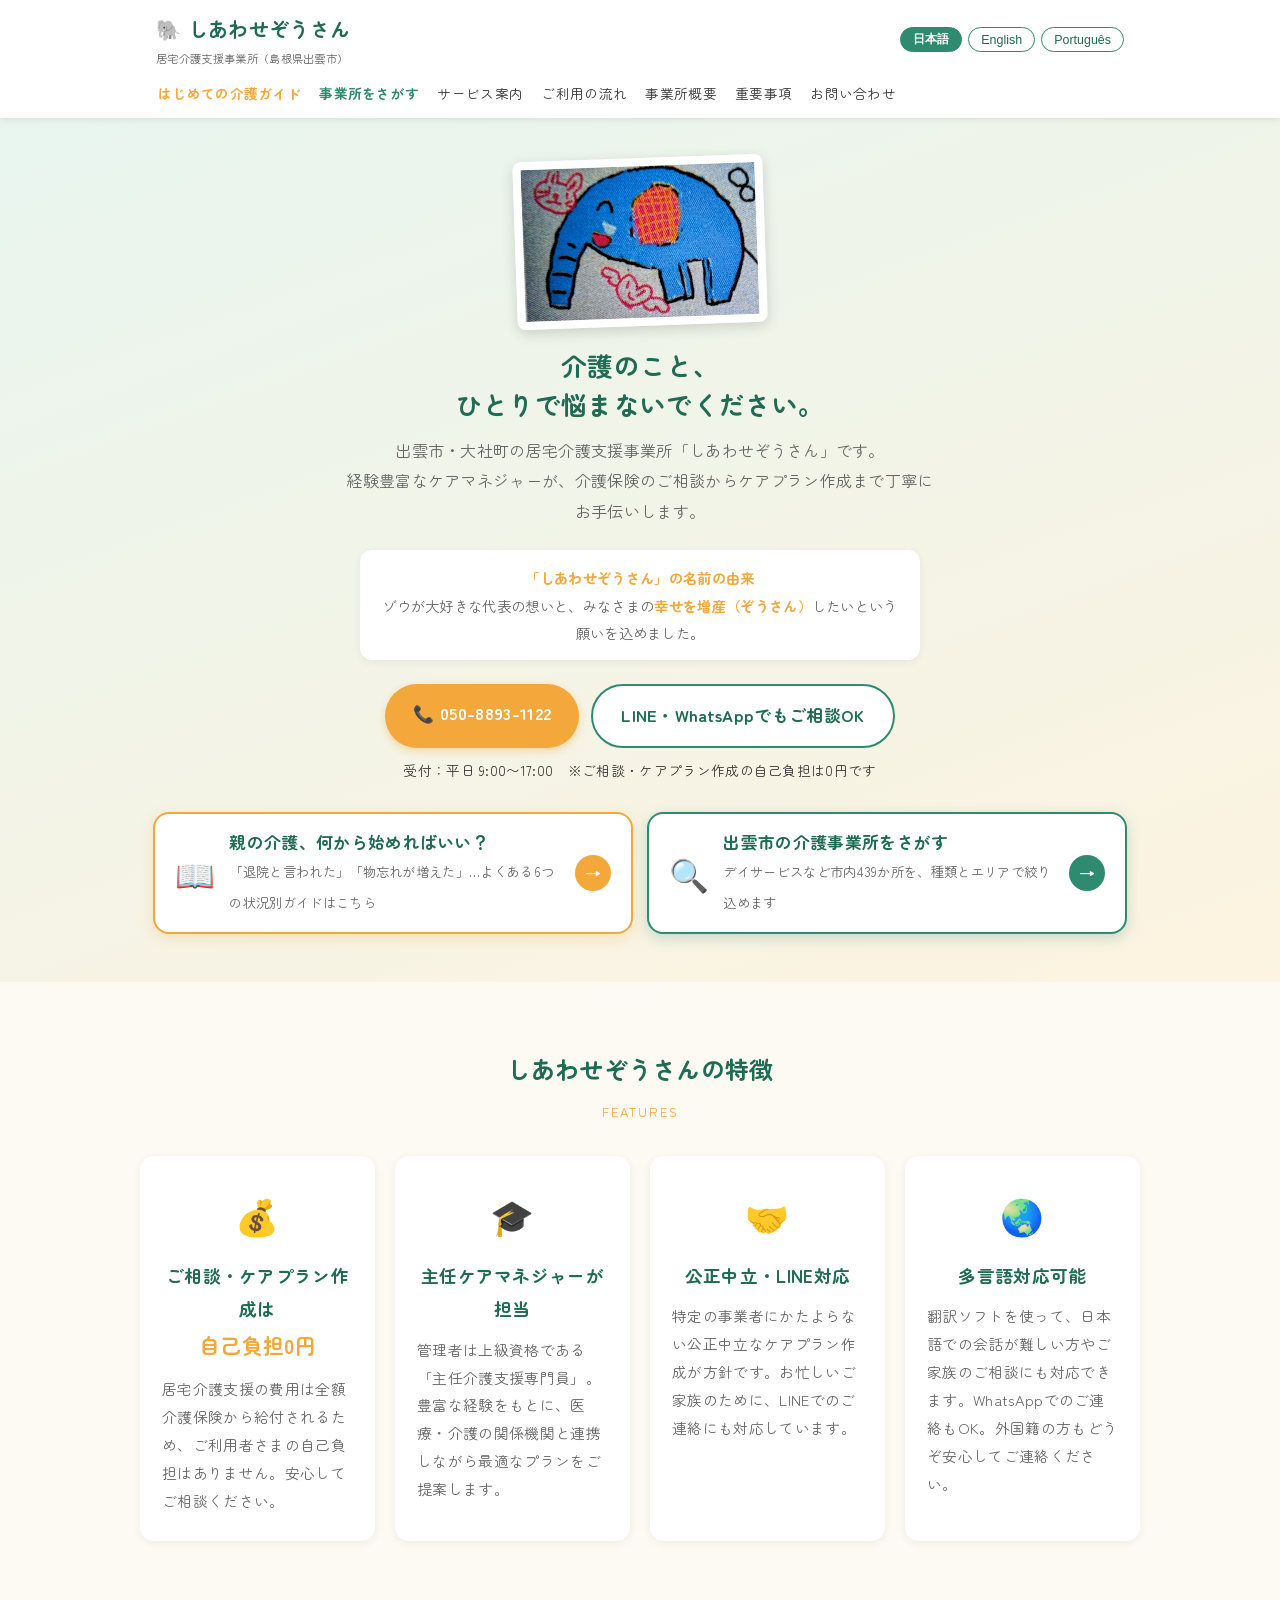
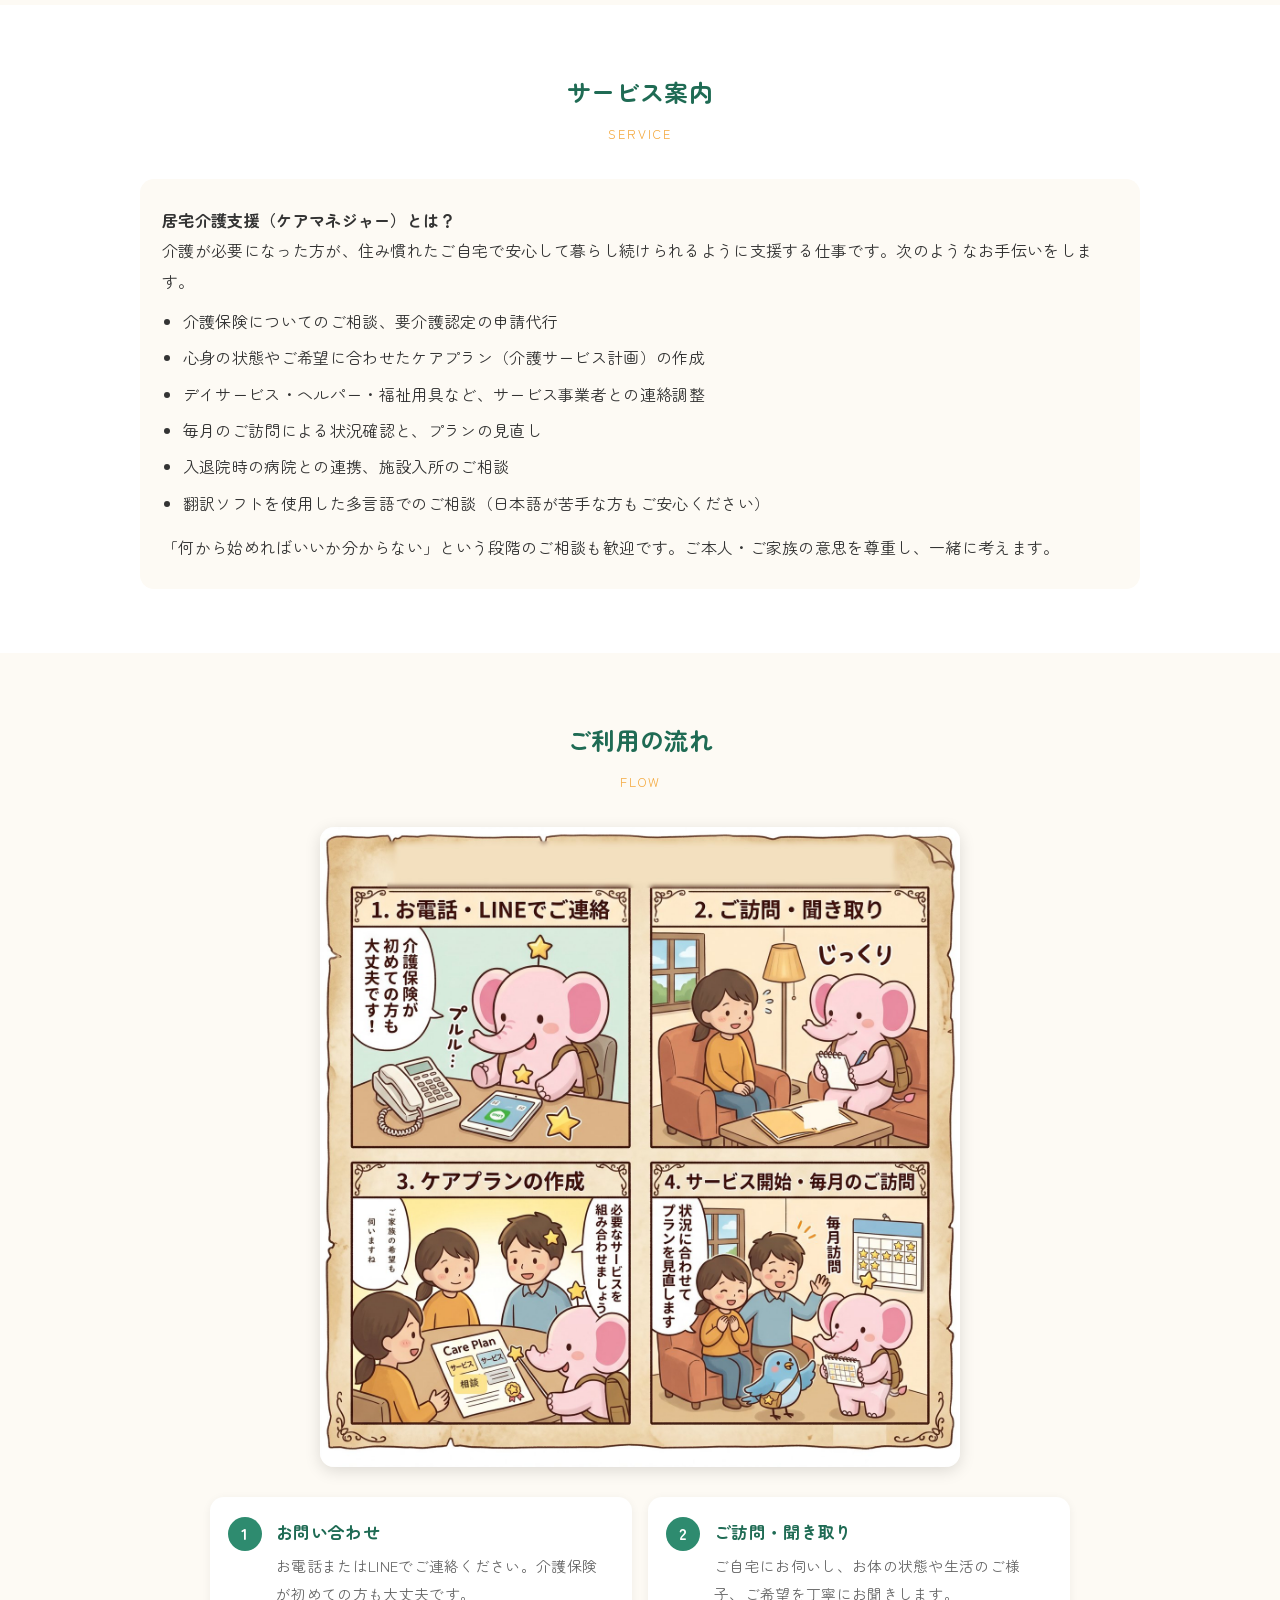
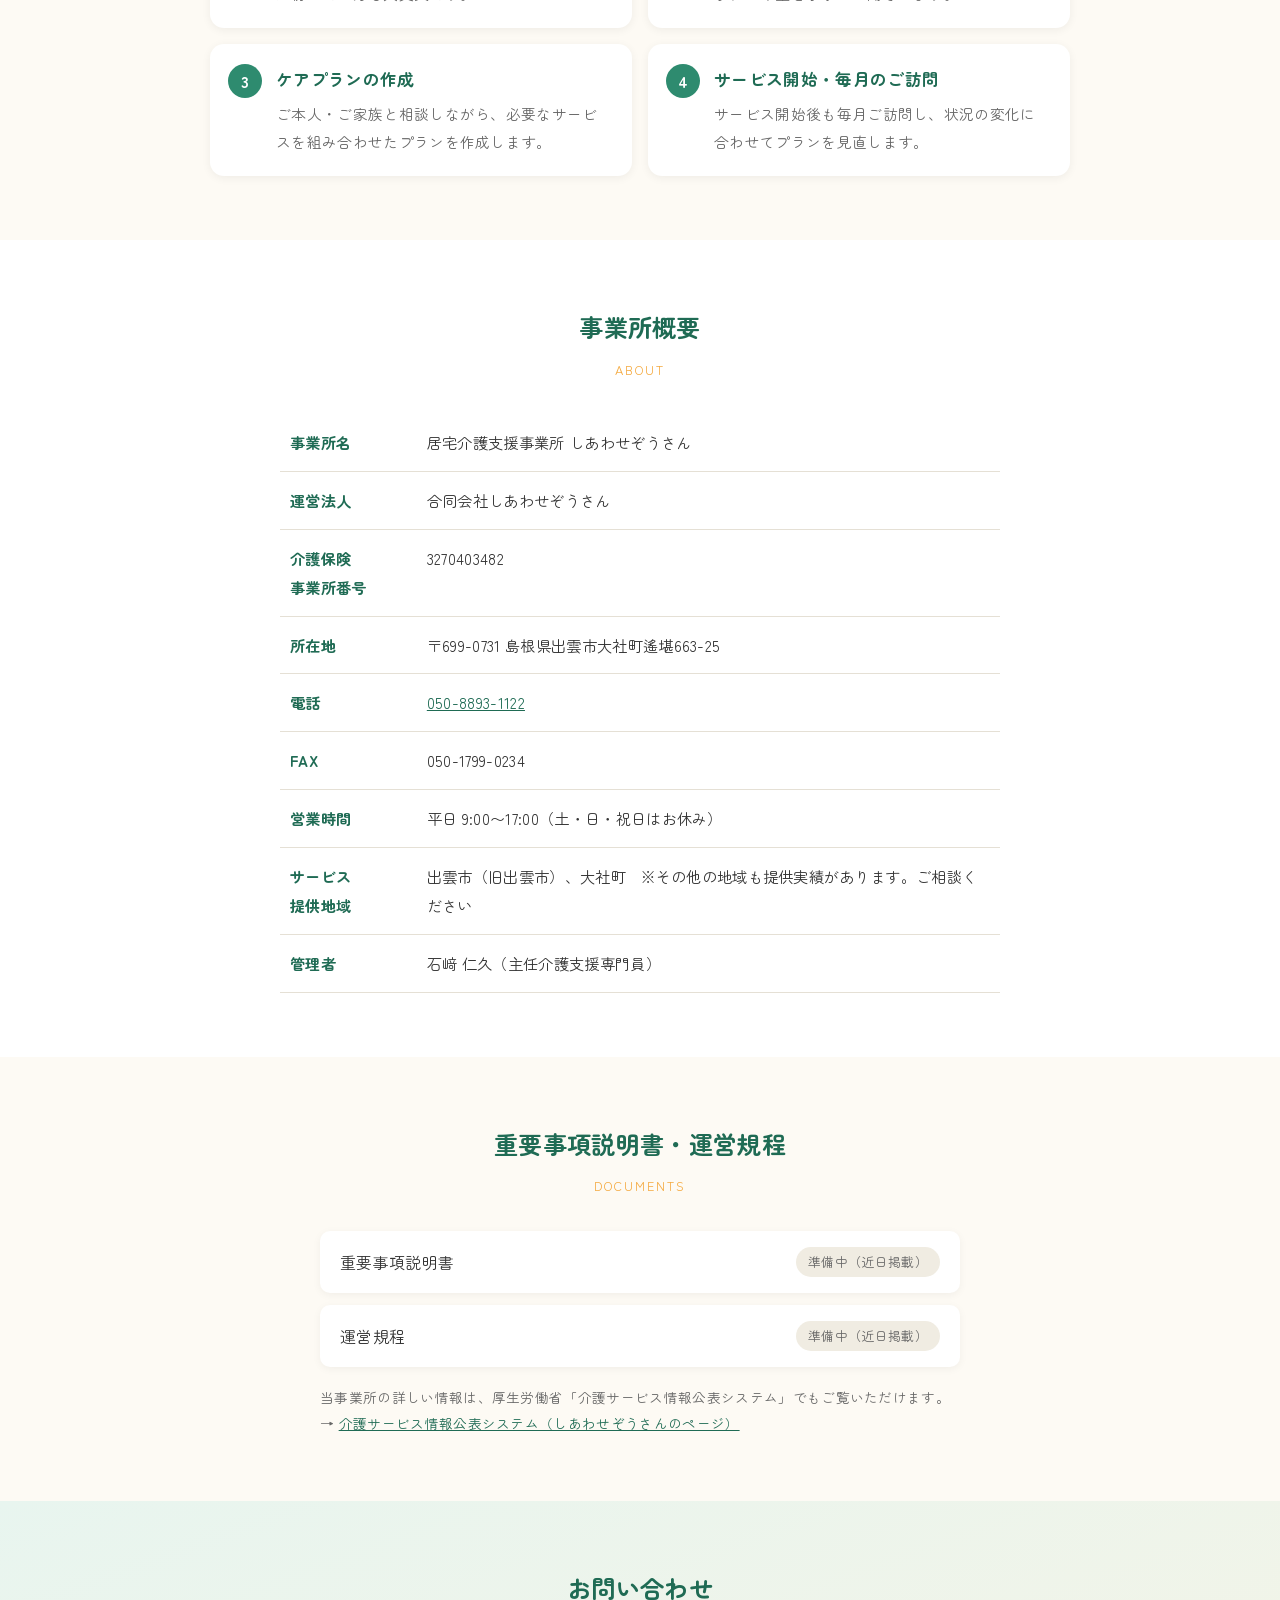
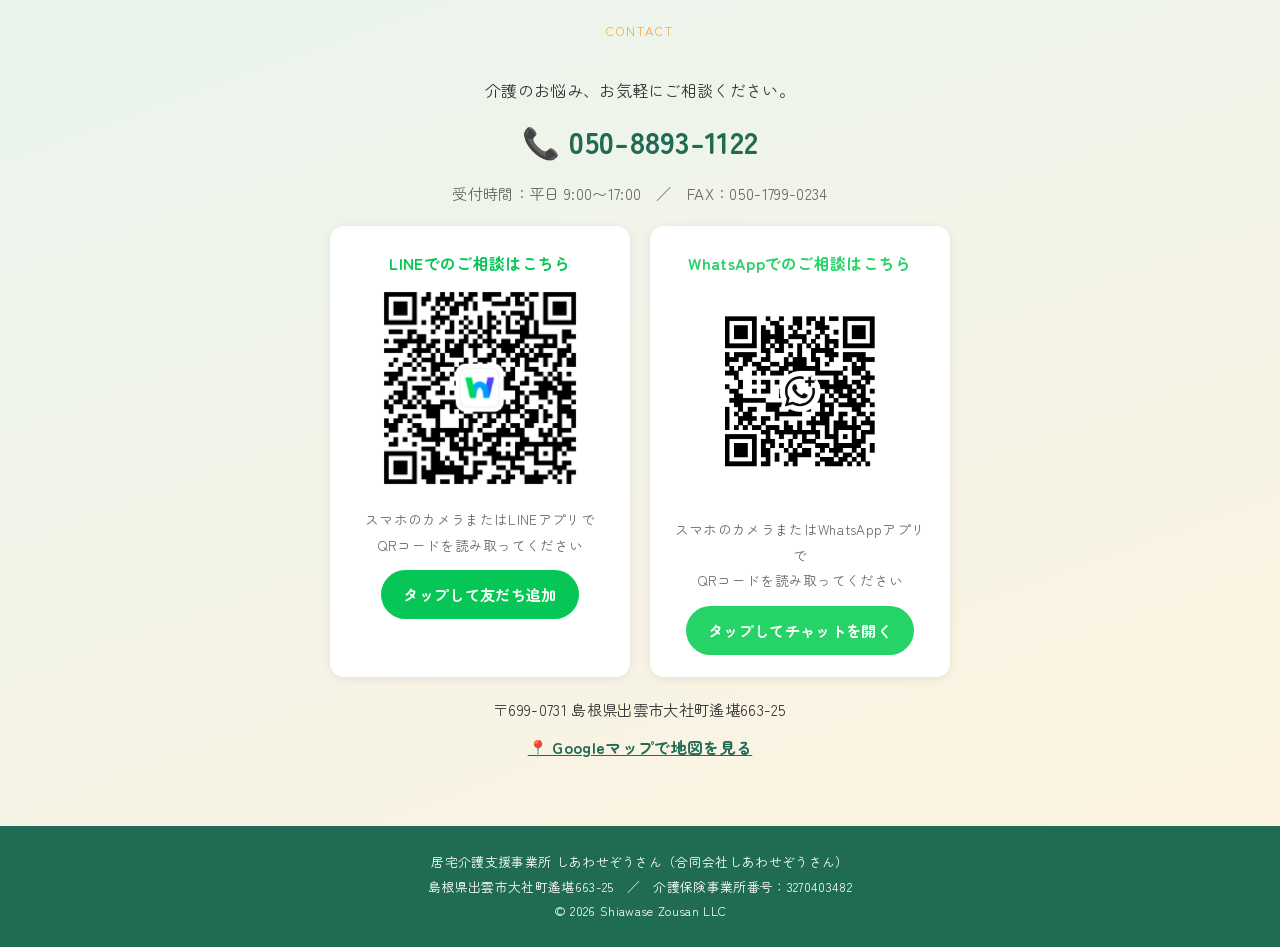
==== index.html @ 6bd27b45 "検索タイトルに【公式】を付与し差別化、og:site_name・robots.txt追加（SEO） Co-Authored-By: Claude Fable 5 <noreply@anthropic." ====
<!DOCTYPE html>
<html lang="ja">
<head>
<meta charset="UTF-8">
<meta name="viewport" content="width=device-width, initial-scale=1.0">
<title>【公式】しあわせぞうさん｜出雲市・大社町の居宅介護支援事業所</title>
<meta name="description" content="【公式】居宅介護支援事業所「しあわせぞうさん」（島根県出雲市大社町）。主任ケアマネジャーが介護のご相談・ケアプラン作成を自己負担0円でお手伝い。LINE・WhatsApp・多言語（English / Português）対応。">
<meta name="google-site-verification" content="3sEpeiVj2z-VmNhbQyXMXJqc86LtkkU1R68NKRKZLaQ" />
<link rel="canonical" href="https://onikusannn-stack.github.io/shiawasezousan/">
<link rel="icon" href="favicon.ico" sizes="any">
<link rel="icon" type="image/svg+xml" href="images/favicon.svg">
<link rel="icon" type="image/png" sizes="32x32" href="images/favicon32.png">
<link rel="icon" type="image/png" sizes="192x192" href="images/icon192.png">
<link rel="apple-touch-icon" href="images/apple_icon.png">
<meta property="og:type" content="website">
<meta property="og:site_name" content="しあわせぞうさん（居宅介護支援事業所）">
<meta property="og:title" content="【公式】しあわせぞうさん｜出雲市・大社町の居宅介護支援事業所">
<meta property="og:description" content="主任ケアマネジャーが介護のご相談・ケアプラン作成を自己負担0円でお手伝い。LINE・WhatsApp・多言語対応。">
<meta property="og:url" content="https://onikusannn-stack.github.io/shiawasezousan/">
<meta property="og:image" content="https://onikusannn-stack.github.io/shiawasezousan/images/zou_art.jpg">
<meta property="og:locale" content="ja_JP">
<meta name="twitter:card" content="summary_large_image">
<script type="application/ld+json">
{
  "@context": "https://schema.org",
  "@type": "LocalBusiness",
  "name": "居宅介護支援事業所 しあわせぞうさん",
  "alternateName": "しあわせぞうさん",
  "description": "島根県出雲市の居宅介護支援事業所。主任介護支援専門員が介護のご相談・ケアプラン作成を自己負担0円で行います。LINE・WhatsApp・翻訳ソフトによる多言語対応。",
  "url": "https://onikusannn-stack.github.io/shiawasezousan/",
  "image": "https://onikusannn-stack.github.io/shiawasezousan/images/zou_art.jpg",
  "logo": "https://onikusannn-stack.github.io/shiawasezousan/images/icon192.png",
  "telephone": "+81-50-8893-1122",
  "faxNumber": "+81-50-1799-0234",
  "address": {
    "@type": "PostalAddress",
    "postalCode": "699-0731",
    "addressRegion": "島根県",
    "addressLocality": "出雲市",
    "streetAddress": "大社町遙堪663-25",
    "addressCountry": "JP"
  },
  "geo": { "@type": "GeoCoordinates", "latitude": 35.3884562, "longitude": 132.7232564 },
  "openingHoursSpecification": {
    "@type": "OpeningHoursSpecification",
    "dayOfWeek": ["Monday", "Tuesday", "Wednesday", "Thursday", "Friday"],
    "opens": "09:00",
    "closes": "17:00"
  },
  "areaServed": "島根県出雲市",
  "priceRange": "ご相談・ケアプラン作成は自己負担0円",
  "parentOrganization": { "@type": "Organization", "name": "合同会社しあわせぞうさん" },
  "knowsLanguage": ["ja", "en", "pt"]
}
</script>
<link rel="preconnect" href="https://fonts.googleapis.com">
<link rel="preconnect" href="https://fonts.gstatic.com" crossorigin>
<link href="https://fonts.googleapis.com/css2?family=Zen+Maru+Gothic:wght@400;500;700&display=swap" rel="stylesheet">
<style>
  :root {
    --main: #2e8b6f;      /* やさしい緑 */
    --main-dark: #1f6b54;
    --accent: #f4a83c;    /* あたたかいオレンジ */
    --bg: #fdfaf4;
    --text: #333333;
    --muted: #666666;
  }
  * { margin: 0; padding: 0; box-sizing: border-box; }
  html { scroll-behavior: smooth; scroll-padding-top: 80px; }
  body {
    font-family: "Zen Maru Gothic", "Hiragino Kaku Gothic ProN", "Yu Gothic", "Meiryo", sans-serif;
    color: var(--text);
    background: var(--bg);
    line-height: 1.9;
    font-size: 16px;
    letter-spacing: 0.02em;
  }

  /* ===== ヘッダー ===== */
  header {
    position: sticky;
    top: 0;
    z-index: 100;
    background: rgba(255,255,255,0.92);
    backdrop-filter: blur(8px);
    -webkit-backdrop-filter: blur(8px);
    box-shadow: 0 2px 6px rgba(0,0,0,0.08);
  }
  .header-inner {
    max-width: 1000px;
    margin: 0 auto;
    padding: 10px 16px;
    display: flex;
    flex-wrap: wrap;
    align-items: center;
    justify-content: space-between;
    gap: 8px;
  }
  .logo {
    font-size: 1.25rem;
    font-weight: bold;
    color: var(--main-dark);
    text-decoration: none;
  }
  .logo small {
    display: block;
    font-size: 0.7rem;
    font-weight: normal;
    color: var(--muted);
  }
  .lang-switch {
    display: flex;
    gap: 6px;
    order: 2;
  }
  .lang-switch button {
    border: 1px solid var(--main);
    background: #ffffff;
    color: var(--main-dark);
    border-radius: 999px;
    padding: 3px 12px;
    font-size: 0.78rem;
    cursor: pointer;
  }
  .lang-switch button.active {
    background: var(--main);
    color: #ffffff;
    font-weight: bold;
  }
  nav { order: 3; width: 100%; }
  nav ul {
    display: flex;
    flex-wrap: wrap;
    gap: 4px 14px;
    list-style: none;
  }
  nav a {
    color: var(--text);
    text-decoration: none;
    font-size: 0.85rem;
    padding: 4px 2px;
  }
  nav a:hover { color: var(--main); }
  @media (min-width: 800px) {
    nav { width: auto; }
  }

  /* ===== ヒーロー ===== */
  .hero {
    background: linear-gradient(160deg, #e8f5ef 0%, #fdf3e0 100%);
    text-align: center;
    padding: 40px 16px 48px;
  }
  .hero .zou { margin-bottom: 4px; }
  .hero .zou img {
    width: 250px;
    max-width: 80%;
    border: 8px solid #ffffff;
    border-radius: 8px;
    box-shadow: 0 4px 14px rgba(0,0,0,0.15);
    transform: rotate(-2deg);
    animation: zouFloat 6s ease-in-out infinite;
  }
  @keyframes zouFloat {
    0%, 100% { transform: rotate(-2deg) translateY(0); }
    50%      { transform: rotate(-2deg) translateY(-9px); }
  }
  .zou-caption {
    font-size: 0.8rem;
    color: var(--muted);
    margin: 12px 0 4px;
  }
  .name-origin {
    max-width: 560px;
    margin: 0 auto 24px;
    background: #ffffff;
    border-radius: 12px;
    padding: 14px 20px;
    font-size: 0.9rem;
    color: var(--muted);
    box-shadow: 0 2px 8px rgba(0,0,0,0.06);
  }
  .name-origin strong { color: var(--accent); }
  .hero h1 {
    font-size: 1.6rem;
    color: var(--main-dark);
    margin: 12px 0;
    line-height: 1.5;
  }
  .hero p.lead {
    max-width: 600px;
    margin: 0 auto 24px;
    color: var(--muted);
  }
  /*
    ▼ 写真を追加するときは、下の1行のコメントを外して
      images フォルダに hero.jpg（半角英数字名）を入れてください
  <img src="images/hero.jpg" alt="事業所の写真" style="max-width:90%;border-radius:12px;margin-bottom:20px;">
  */
  .cta-buttons {
    display: flex;
    flex-wrap: wrap;
    justify-content: center;
    gap: 12px;
  }
  .btn {
    display: inline-block;
    padding: 14px 28px;
    border-radius: 999px;
    text-decoration: none;
    font-weight: bold;
    font-size: 1.05rem;
  }
  .btn-tel {
    background: var(--accent);
    color: #ffffff;
    box-shadow: 0 3px 8px rgba(244,168,60,0.4);
  }
  .btn-line {
    background: #ffffff;
    color: var(--main-dark);
    border: 2px solid var(--main);
  }
  .btn {
    transition: transform 0.25s ease, box-shadow 0.25s ease;
  }
  .btn:hover {
    transform: translateY(-3px);
    box-shadow: 0 6px 16px rgba(0,0,0,0.18);
  }
  .hero .note { font-size: 0.85rem; margin-top: 10px; }

  /* ===== 誘導バナー（ガイド・事業所検索） ===== */
  .hero-banners {
    display: flex;
    flex-wrap: wrap;
    justify-content: center;
    gap: 14px;
    max-width: 1000px;
    margin: 28px auto 0;
    padding: 0 4px;
  }
  .guide-banner {
    display: flex;
    align-items: center;
    gap: 14px;
    flex: 1 1 340px;
    max-width: 480px;
    background: #ffffff;
    border: 2px solid var(--accent);
    border-radius: 16px;
    padding: 16px 20px;
    text-decoration: none;
    color: var(--text);
    text-align: left;
    box-shadow: 0 4px 14px rgba(244,168,60,0.25);
    transition: transform 0.25s ease, box-shadow 0.25s ease;
  }
  .guide-banner.jig {
    border-color: var(--main);
    box-shadow: 0 4px 14px rgba(46,139,111,0.25);
  }
  .guide-banner.jig .gb-arrow { background: var(--main); }
  .guide-banner.jig:hover { box-shadow: 0 8px 20px rgba(46,139,111,0.35); }
  .guide-banner:hover {
    transform: translateY(-3px);
    box-shadow: 0 8px 20px rgba(244,168,60,0.35);
  }
  .guide-banner .gb-icon { font-size: 2rem; }
  .guide-banner strong {
    display: block;
    color: var(--main-dark);
    font-size: 1.05rem;
    line-height: 1.5;
  }
  .guide-banner .gb-sub {
    font-size: 0.83rem;
    color: var(--muted);
  }
  .guide-banner .gb-arrow {
    margin-left: auto;
    background: var(--accent);
    color: #ffffff;
    border-radius: 50%;
    width: 36px;
    height: 36px;
    flex-shrink: 0;
    display: flex;
    align-items: center;
    justify-content: center;
    font-weight: bold;
  }

  /* ===== 共通セクション ===== */
  section { padding: 64px 16px; }
  .inner { max-width: 1000px; margin: 0 auto; }
  h2 {
    text-align: center;
    color: var(--main-dark);
    font-size: 1.5rem;
    margin-bottom: 8px;
  }
  .h2-sub {
    text-align: center;
    color: var(--accent);
    font-size: 0.8rem;
    letter-spacing: 2px;
    margin-bottom: 32px;
  }

  /* ===== 特徴カード ===== */
  .cards {
    display: grid;
    grid-template-columns: repeat(2, 1fr);
    gap: 20px;
  }
  .card {
    background: #ffffff;
    border-radius: 14px;
    padding: 26px 22px;
    box-shadow: 0 2px 10px rgba(0,0,0,0.06);
    text-align: center;
    transition: transform 0.3s ease, box-shadow 0.3s ease;
  }
  .card:hover {
    transform: translateY(-5px);
    box-shadow: 0 10px 24px rgba(0,0,0,0.10);
  }
  .card .icon { font-size: 2.2rem; }
  .card h3 {
    color: var(--main-dark);
    font-size: 1.1rem;
    margin: 10px 0;
  }
  .card p { font-size: 0.92rem; color: var(--muted); text-align: left; }
  .zero {
    color: var(--accent);
    font-size: 1.3rem;
    font-weight: bold;
  }

  /* ===== サービス案内 ===== */
  .service { background: #ffffff; }
  .service-box {
    background: var(--bg);
    border-radius: 14px;
    padding: 26px 22px;
    margin-top: 8px;
  }
  .service-box ul { padding-left: 1.3em; margin-top: 10px; }
  .service-box li { margin-bottom: 6px; }

  /* ===== ご利用の流れ（4コマ漫画） ===== */
  .flow-manga {
    max-width: 640px;
    margin: 0 auto 30px;
  }
  .flow-manga img {
    display: block;
    width: 100%;
    border-radius: 14px;
    box-shadow: 0 4px 16px rgba(0,0,0,0.13);
  }
  .steps {
    counter-reset: step;
    max-width: 640px;
    margin: 0 auto;
    display: grid;
    grid-template-columns: 1fr;
    gap: 16px;
  }
  @media (min-width: 800px) {
    .steps { max-width: 860px; grid-template-columns: repeat(2, 1fr); }
  }
  .step {
    background: #ffffff;
    border-radius: 14px;
    padding: 20px 20px 20px 66px;
    position: relative;
    box-shadow: 0 2px 10px rgba(0,0,0,0.06);
  }
  .step::before {
    counter-increment: step;
    content: counter(step);
    position: absolute;
    left: 18px;
    top: 20px;
    width: 34px;
    height: 34px;
    border-radius: 50%;
    background: var(--main);
    color: #ffffff;
    font-weight: bold;
    display: flex;
    align-items: center;
    justify-content: center;
    z-index: 1;
  }
  .step h3 { font-size: 1.05rem; color: var(--main-dark); margin-bottom: 4px; }
  .step p { font-size: 0.92rem; color: var(--muted); }

  /* ===== 事業所概要 ===== */
  .about { background: #ffffff; }
  .about table {
    width: 100%;
    max-width: 720px;
    margin: 0 auto;
    border-collapse: collapse;
  }
  .about th, .about td {
    border-bottom: 1px solid #e5e0d5;
    padding: 14px 10px;
    text-align: left;
    vertical-align: top;
    font-size: 0.95rem;
  }
  .about th {
    color: var(--main-dark);
    white-space: nowrap;
    width: 9em;
    font-weight: bold;
  }
  /*
    ▼ 管理者の写真を追加するときは、下のコメントを外して
      images フォルダに ishizaki.jpg を入れてください
  <div style="text-align:center;margin:24px 0;">
    <img src="images/ishizaki.jpg" alt="管理者 石﨑仁久" style="width:160px;border-radius:50%;">
    <p style="font-size:0.9rem;color:#666;">管理者・主任介護支援専門員　石﨑仁久</p>
  </div>
  */

  /* ===== 重要事項 ===== */
  .docs-list {
    max-width: 640px;
    margin: 0 auto;
    list-style: none;
  }
  .docs-list li {
    background: #ffffff;
    border-radius: 10px;
    padding: 16px 20px;
    margin-bottom: 12px;
    box-shadow: 0 2px 8px rgba(0,0,0,0.05);
    display: flex;
    flex-wrap: wrap;
    justify-content: space-between;
    align-items: center;
    gap: 8px;
  }
  .docs-list .status {
    font-size: 0.8rem;
    color: var(--muted);
    background: #f0ece2;
    border-radius: 999px;
    padding: 3px 12px;
  }
  .docs-list a {
    color: var(--main-dark);
    font-weight: bold;
  }
  .docs-note {
    max-width: 640px;
    margin: 18px auto 0;
    font-size: 0.85rem;
    color: var(--muted);
  }
  .docs-note a { color: var(--main-dark); }
  /*
    ▼ PDFを掲載するときの書きかえ例（ファイル名は半角英数字で）:
    <li><a href="docs/juyojiko.pdf">重要事項説明書（PDF）</a></li>
    <li><a href="docs/unei_kitei.pdf">運営規程（PDF）</a></li>
  */

  /* ===== お問い合わせ ===== */
  .contact { background: linear-gradient(160deg, #e8f5ef 0%, #fdf3e0 100%); text-align: center; }
  .tel-big {
    display: inline-block;
    font-size: 1.9rem;
    font-weight: bold;
    color: var(--main-dark);
    text-decoration: none;
    margin: 8px 0;
  }
  .contact .hours { color: var(--muted); font-size: 0.95rem; margin-bottom: 18px; }
  .contact .addr { font-size: 0.95rem; margin-top: 18px; }
  .map-link {
    display: inline-block;
    margin-top: 8px;
    color: var(--main-dark);
    font-weight: bold;
  }
  .msg-boxes {
    display: flex;
    flex-wrap: wrap;
    gap: 20px;
    justify-content: center;
    margin-top: 18px;
  }
  .msg-box {
    background: #ffffff;
    border-radius: 14px;
    padding: 22px;
    width: 300px;
    box-shadow: 0 2px 10px rgba(0,0,0,0.08);
  }
  .msg-btn {
    display: inline-block;
    margin-top: 12px;
    padding: 10px 22px;
    border-radius: 999px;
    color: #ffffff;
    font-weight: bold;
    font-size: 0.95rem;
    text-decoration: none;
  }
  .msg-btn { transition: transform 0.25s ease, box-shadow 0.25s ease; }
  .msg-btn:hover {
    transform: translateY(-3px);
    box-shadow: 0 6px 14px rgba(0,0,0,0.18);
  }
  .msg-btn-line { background: #06c755; }
  .msg-btn-wa { background: #25d366; }

  footer {
    background: var(--main-dark);
    color: #ffffff;
    text-align: center;
    padding: 24px 16px;
    font-size: 0.8rem;
    line-height: 1.9;
  }

  /* ===== ふわっと表示（スクロール連動） ===== */
  .reveal {
    opacity: 0;
    transform: translateY(26px);
    transition: opacity 0.7s ease, transform 0.7s ease;
  }
  .reveal.visible {
    opacity: 1;
    transform: none;
  }
  @media (prefers-reduced-motion: reduce) {
    .reveal { opacity: 1; transform: none; transition: none; }
    .hero .zou img { animation: none; }
    html { scroll-behavior: auto; }
  }

  @media (min-width: 1000px) {
    .cards { grid-template-columns: repeat(4, 1fr); }
  }
  @media (max-width: 600px) {
    html { scroll-padding-top: 185px; }
    .hero h1 { font-size: 1.3rem; }
    nav a { font-size: 0.78rem; }
    .tel-big { font-size: 1.6rem; }
    .cards { grid-template-columns: 1fr; }
  }
</style>
</head>
<body>

<header>
  <div class="header-inner">
    <a href="#" class="logo">🐘 しあわせぞうさん<small data-i18n="logo_sub">居宅介護支援事業所（島根県出雲市）</small></a>
    <div class="lang-switch" aria-label="Language">
      <button type="button" data-lang="ja">日本語</button>
      <button type="button" data-lang="en">English</button>
      <button type="button" data-lang="pt">Português</button>
    </div>
    <nav>
      <ul>
        <li><a href="guide/" data-i18n="nav_guide" style="color:var(--accent);font-weight:bold;">はじめての介護ガイド</a></li>
        <li><a href="jigyosho/" data-i18n="nav_jigyosho" style="color:var(--main);font-weight:bold;">事業所をさがす</a></li>
        <li><a href="#service" data-i18n="nav_service">サービス案内</a></li>
        <li><a href="#flow" data-i18n="nav_flow">ご利用の流れ</a></li>
        <li><a href="#about" data-i18n="nav_about">事業所概要</a></li>
        <li><a href="#docs" data-i18n="nav_docs">重要事項</a></li>
        <li><a href="#contact" data-i18n="nav_contact">お問い合わせ</a></li>
      </ul>
    </nav>
  </div>
</header>

<div class="hero">
  <div class="zou">
    <img src="images/zou_art.jpg" alt="しあわせぞうさんのゾウの絵">
  </div>
  <h1 data-i18n="hero_h1">介護のこと、<br>ひとりで悩まないでください。</h1>
  <p class="lead" data-i18n="hero_lead">出雲市・大社町の居宅介護支援事業所「しあわせぞうさん」です。<br>
  経験豊富なケアマネジャーが、介護保険のご相談からケアプラン作成まで丁寧にお手伝いします。</p>
  <div class="name-origin" data-i18n="name_origin">
    <strong>「しあわせぞうさん」の名前の由来</strong><br>
    ゾウが大好きな代表の想いと、みなさまの<strong>幸せを増産（ぞうさん）</strong>したいという願いを込めました。
  </div>
  <div class="cta-buttons">
    <a href="tel:050-8893-1122" class="btn btn-tel">📞 050-8893-1122</a>
    <a href="#contact" class="btn btn-line" data-i18n="hero_line_btn">LINE・WhatsAppでもご相談OK</a>
  </div>
  <p class="note" data-i18n="hero_note">受付：平日 9:00〜17:00　※ご相談・ケアプラン作成の自己負担は0円です</p>
  <div class="hero-banners">
    <a href="guide/" class="guide-banner">
      <span class="gb-icon">📖</span>
      <span>
        <strong data-i18n="guide_b_title">親の介護、何から始めればいい？</strong>
        <span class="gb-sub" data-i18n="guide_b_sub">「退院と言われた」「物忘れが増えた」…よくある6つの状況別ガイドはこちら</span>
      </span>
      <span class="gb-arrow">→</span>
    </a>
    <a href="jigyosho/" class="guide-banner jig">
      <span class="gb-icon">🔍</span>
      <span>
        <strong data-i18n="jig_b_title">出雲市の介護事業所をさがす</strong>
        <span class="gb-sub" data-i18n="jig_b_sub">デイサービスなど市内439か所を、種類とエリアで絞り込めます</span>
      </span>
      <span class="gb-arrow">→</span>
    </a>
  </div>
</div>

<section id="features">
  <div class="inner">
    <h2 data-i18n="features_h2">しあわせぞうさんの特徴</h2>
    <p class="h2-sub">FEATURES</p>
    <div class="cards">
      <div class="card">
        <div class="icon">💰</div>
        <h3 data-i18n="card1_h">ご相談・ケアプラン作成は<br><span class="zero">自己負担0円</span></h3>
        <p data-i18n="card1_p">居宅介護支援の費用は全額介護保険から給付されるため、ご利用者さまの自己負担はありません。安心してご相談ください。</p>
      </div>
      <div class="card">
        <div class="icon">🎓</div>
        <h3 data-i18n="card2_h">主任ケアマネジャーが担当</h3>
        <p data-i18n="card2_p">管理者は上級資格である「主任介護支援専門員」。豊富な経験をもとに、医療・介護の関係機関と連携しながら最適なプランをご提案します。</p>
      </div>
      <div class="card">
        <div class="icon">🤝</div>
        <h3 data-i18n="card3_h">公正中立・LINE対応</h3>
        <p data-i18n="card3_p">特定の事業者にかたよらない公正中立なケアプラン作成が方針です。お忙しいご家族のために、LINEでのご連絡にも対応しています。</p>
      </div>
      <div class="card">
        <div class="icon">🌏</div>
        <h3 data-i18n="card4_h">多言語対応可能</h3>
        <p data-i18n="card4_p">翻訳ソフトを使って、日本語での会話が難しい方やご家族のご相談にも対応できます。WhatsAppでのご連絡もOK。外国籍の方もどうぞ安心してご連絡ください。</p>
      </div>
    </div>
  </div>
</section>

<section id="service" class="service">
  <div class="inner">
    <h2 data-i18n="service_h2">サービス案内</h2>
    <p class="h2-sub">SERVICE</p>
    <div class="service-box">
      <p data-i18n="service_intro"><strong>居宅介護支援（ケアマネジャー）とは？</strong><br>
      介護が必要になった方が、住み慣れたご自宅で安心して暮らし続けられるように支援する仕事です。次のようなお手伝いをします。</p>
      <ul>
        <li data-i18n="service_li1">介護保険についてのご相談、要介護認定の申請代行</li>
        <li data-i18n="service_li2">心身の状態やご希望に合わせたケアプラン（介護サービス計画）の作成</li>
        <li data-i18n="service_li3">デイサービス・ヘルパー・福祉用具など、サービス事業者との連絡調整</li>
        <li data-i18n="service_li4">毎月のご訪問による状況確認と、プランの見直し</li>
        <li data-i18n="service_li5">入退院時の病院との連携、施設入所のご相談</li>
        <li data-i18n="service_li6">翻訳ソフトを使用した多言語でのご相談（日本語が苦手な方もご安心ください）</li>
      </ul>
      <p style="margin-top:14px;" data-i18n="service_outro">「何から始めればいいか分からない」という段階のご相談も歓迎です。ご本人・ご家族の意思を尊重し、一緒に考えます。</p>
    </div>
  </div>
</section>

<section id="flow">
  <div class="inner">
    <h2 data-i18n="flow_h2">ご利用の流れ</h2>
    <p class="h2-sub">FLOW</p>
    <div class="flow-manga">
      <img src="images/flow_manga.jpg" alt="ご利用の流れの4コマ漫画：1.お電話・LINEでご連絡 2.ご訪問・聞き取り 3.ケアプランの作成 4.サービス開始・毎月のご訪問">
    </div>
    <div class="steps">
      <div class="step">
        <h3 data-i18n="step1_h">お問い合わせ</h3>
        <p data-i18n="step1_p">お電話またはLINEでご連絡ください。介護保険が初めての方も大丈夫です。</p>
      </div>
      <div class="step">
        <h3 data-i18n="step2_h">ご訪問・聞き取り</h3>
        <p data-i18n="step2_p">ご自宅にお伺いし、お体の状態や生活のご様子、ご希望を丁寧にお聞きします。</p>
      </div>
      <div class="step">
        <h3 data-i18n="step3_h">ケアプランの作成</h3>
        <p data-i18n="step3_p">ご本人・ご家族と相談しながら、必要なサービスを組み合わせたプランを作成します。</p>
      </div>
      <div class="step">
        <h3 data-i18n="step4_h">サービス開始・毎月のご訪問</h3>
        <p data-i18n="step4_p">サービス開始後も毎月ご訪問し、状況の変化に合わせてプランを見直します。</p>
      </div>
    </div>
  </div>
</section>

<section id="about" class="about">
  <div class="inner">
    <h2 data-i18n="about_h2">事業所概要</h2>
    <p class="h2-sub">ABOUT</p>
    <table>
      <tr><th data-i18n="about_th_name">事業所名</th><td data-i18n="about_td_name">居宅介護支援事業所 しあわせぞうさん</td></tr>
      <tr><th data-i18n="about_th_corp">運営法人</th><td data-i18n="about_td_corp">合同会社しあわせぞうさん</td></tr>
      <tr><th data-i18n="about_th_no">介護保険<br>事業所番号</th><td>3270403482</td></tr>
      <tr><th data-i18n="about_th_addr">所在地</th><td data-i18n="about_td_addr">〒699-0731 島根県出雲市大社町遙堪663-25</td></tr>
      <tr><th data-i18n="about_th_tel">電話</th><td><a href="tel:050-8893-1122" style="color:var(--main-dark);">050-8893-1122</a></td></tr>
      <tr><th>FAX</th><td>050-1799-0234</td></tr>
      <tr><th data-i18n="about_th_hours">営業時間</th><td data-i18n="about_td_hours">平日 9:00〜17:00（土・日・祝日はお休み）</td></tr>
      <tr><th data-i18n="about_th_area">サービス<br>提供地域</th><td data-i18n="about_td_area">出雲市（旧出雲市）、大社町　※その他の地域も提供実績があります。ご相談ください</td></tr>
      <tr><th data-i18n="about_th_mgr">管理者</th><td data-i18n="about_td_mgr">石﨑 仁久（主任介護支援専門員）</td></tr>
    </table>
  </div>
</section>

<section id="docs">
  <div class="inner">
    <h2 data-i18n="docs_h2">重要事項説明書・運営規程</h2>
    <p class="h2-sub">DOCUMENTS</p>
    <ul class="docs-list">
      <li><span data-i18n="docs_item1">重要事項説明書</span><span class="status" data-i18n="docs_status1">準備中（近日掲載）</span></li>
      <li><span data-i18n="docs_item2">運営規程</span><span class="status" data-i18n="docs_status2">準備中（近日掲載）</span></li>
    </ul>
    <p class="docs-note"><span data-i18n="docs_note">当事業所の詳しい情報は、厚生労働省「介護サービス情報公表システム」でもご覧いただけます。</span><br>
    → <a href="https://www.kaigokensaku.mhlw.go.jp/32/index.php?action_kouhyou_detail_023_kihon=true&amp;JigyosyoCd=3270403482-00&amp;ServiceCd=430" target="_blank" rel="noopener" data-i18n="docs_link">介護サービス情報公表システム（しあわせぞうさんのページ）</a></p>
  </div>
</section>

<section id="contact" class="contact">
  <div class="inner">
    <h2 data-i18n="contact_h2">お問い合わせ</h2>
    <p class="h2-sub">CONTACT</p>
    <p data-i18n="contact_intro">介護のお悩み、お気軽にご相談ください。</p>
    <a href="tel:050-8893-1122" class="tel-big">📞 050-8893-1122</a>
    <p class="hours" data-i18n="contact_hours">受付時間：平日 9:00〜17:00　／　FAX：050-1799-0234</p>
    <div class="msg-boxes">
      <div class="msg-box">
        <p style="font-weight:bold;color:#06c755;" data-i18n="line_title">LINEでのご相談はこちら</p>
        <img src="images/line_qr.png" alt="LINE QR code" style="width:200px;max-width:100%;margin:10px 0;">
        <p style="font-size:0.85rem;color:var(--muted);" data-i18n="line_scan">スマホのカメラまたはLINEアプリで<br>QRコードを読み取ってください</p>
        <a href="https://works.do/R/ti/p/ishizakicorporation.hitoshi@works-459349" target="_blank" rel="noopener" class="msg-btn msg-btn-line" data-i18n="line_btn">タップして友だち追加</a>
      </div>
      <div class="msg-box">
        <p style="font-weight:bold;color:#25d366;" data-i18n="wa_title">WhatsAppでのご相談はこちら</p>
        <img src="images/whatsapp_qr.png" alt="WhatsApp QR code" style="width:200px;max-width:100%;margin:10px 0;">
        <p style="font-size:0.85rem;color:var(--muted);" data-i18n="wa_scan">スマホのカメラまたはWhatsAppアプリで<br>QRコードを読み取ってください</p>
        <a href="https://wa.me/message/Q4KJPEWBH2D3F1" target="_blank" rel="noopener" class="msg-btn msg-btn-wa" data-i18n="wa_btn">タップしてチャットを開く</a>
      </div>
    </div>
    <p class="addr" data-i18n="contact_addr">〒699-0731 島根県出雲市大社町遙堪663-25</p>
    <a class="map-link" href="https://www.google.com/maps/search/?api=1&amp;query=%E5%B3%B6%E6%A0%B9%E7%9C%8C%E5%87%BA%E9%9B%B2%E5%B8%82%E5%A4%A7%E7%A4%BE%E7%94%BA%E9%81%99%E5%A0%AA663-25" target="_blank" rel="noopener" data-i18n="contact_map">📍 Googleマップで地図を見る</a>
  </div>
</section>

<footer>
  <p><span data-i18n="footer_line1">居宅介護支援事業所 しあわせぞうさん（合同会社しあわせぞうさん）</span><br>
  <span data-i18n="footer_line2">島根県出雲市大社町遙堪663-25　／　介護保険事業所番号：3270403482</span><br>
  &copy; 2026 Shiawase Zousan LLC</p>
</footer>

<script>
// ===== 言語切り替え（日本語はHTML本文がそのまま使われます） =====
var TRANSLATIONS = {
  en: {
    _title: "Shiawase Zousan | Care Management Office in Izumo, Shimane (Care Manager)",
    logo_sub: "Care Management Office (Izumo, Shimane)",
    nav_guide: "First-time Care Guide (Japanese)",
    nav_jigyosho: "Find Care Providers (Japanese)",
    guide_b_title: "Caring for a parent — where do I start?",
    guide_b_sub: "A simple guide to 6 common situations (in Japanese)",
    jig_b_title: "Find care providers in Izumo",
    jig_b_sub: "Browse 439 local providers by service type and area (in Japanese)",
    nav_service: "Services",
    nav_flow: "How It Works",
    nav_about: "About Us",
    nav_docs: "Documents",
    nav_contact: "Contact",
    hero_h1: "Don't face care worries alone.",
    hero_lead: "We are Shiawase Zousan, a care management office serving Izumo City and Taisha.<br>Our experienced care manager helps you with everything from long-term care insurance consultations to creating your care plan.",
    name_origin: "<strong>Why \"Shiawase Zousan\"?</strong><br>Our founder loves elephants (\"zou-san\" in Japanese). The name is also a play on words meaning <strong>\"producing more happiness\"</strong> (shiawase zousan).",
    hero_line_btn: "We're also on LINE &amp; WhatsApp",
    hero_note: "Office hours: weekdays 9:00–17:00. Consultations and care plans cost you nothing.",
    features_h2: "Why Choose Us",
    card1_h: "Consultations &amp; care plans<br><span class=\"zero\">Free of charge</span>",
    card1_p: "Care management fees are fully covered by long-term care insurance, so there is no out-of-pocket cost for you. Feel free to reach out.",
    card2_h: "Senior-certified care manager",
    card2_p: "Our manager holds the advanced \"Chief Care Manager\" certification and works closely with medical and care providers to build the best plan for you.",
    card3_h: "Fair, neutral &amp; on LINE",
    card3_p: "We create care plans fairly and neutrally, never favoring specific providers. For busy families, we also communicate via LINE.",
    card4_h: "Multilingual support",
    card4_p: "Using translation tools, we can assist you and your family even if Japanese is difficult. You can also reach us on WhatsApp. Foreign residents are very welcome.",
    service_h2: "Our Services",
    service_intro: "<strong>What does a care manager do?</strong><br>We help people who need care continue living safely in the home they love. Here is what we can do for you:",
    service_li1: "Consultations about long-term care insurance; we can apply for care-level certification on your behalf",
    service_li2: "Care plans tailored to your health, lifestyle and wishes",
    service_li3: "Coordination with day services, home helpers, welfare equipment providers and more",
    service_li4: "Monthly home visits to check how things are going and adjust the plan",
    service_li5: "Support during hospital admission and discharge, and advice on care facilities",
    service_li6: "Multilingual consultations using translation tools — don't worry if Japanese is difficult",
    service_outro: "Not sure where to start? That is completely fine — we will think it through together, always respecting your and your family's wishes.",
    flow_h2: "How It Works",
    step1_h: "Contact us",
    step1_p: "Call us or message us on LINE. First time dealing with care insurance? No problem.",
    step2_h: "Home visit &amp; interview",
    step2_p: "We visit your home and listen carefully about health, daily life and your wishes.",
    step3_h: "Creating your care plan",
    step3_p: "Together with you and your family, we build a plan combining the services you need.",
    step4_h: "Services begin + monthly visits",
    step4_p: "After services start, we visit every month and adjust the plan as things change.",
    about_h2: "About Us",
    about_th_name: "Office name",
    about_td_name: "Shiawase Zousan Care Management Office",
    about_th_corp: "Company",
    about_td_corp: "Shiawase Zousan LLC",
    about_th_no: "Care insurance<br>office number",
    about_th_addr: "Address",
    about_td_addr: "663-25 Yokan, Taisha-cho, Izumo City, Shimane 699-0731, Japan",
    about_th_tel: "Phone",
    about_th_hours: "Office hours",
    about_td_hours: "Weekdays 9:00–17:00 (closed Sat, Sun &amp; holidays)",
    about_th_area: "Service area",
    about_td_area: "Izumo City (former Izumo area) and Taisha. We also have experience serving other areas — please ask.",
    about_th_mgr: "Manager",
    about_td_mgr: "Yoshihisa Ishizaki 石﨑仁久 (Chief Care Manager)",
    docs_h2: "Important Documents",
    docs_item1: "Important terms of service (Juyo Jiko Setsumeisho)",
    docs_status1: "Coming soon",
    docs_item2: "Operating rules (Unei Kitei)",
    docs_status2: "Coming soon",
    docs_note: "More details about our office are available on the official government database (Japanese):",
    docs_link: "Long-Term Care Service Information System — our page",
    contact_h2: "Contact",
    contact_intro: "Worried about care for a family member? Contact us anytime.",
    contact_hours: "Office hours: weekdays 9:00–17:00 / FAX: 050-1799-0234",
    line_title: "Reach us on LINE",
    line_scan: "Scan this QR code with your phone camera<br>or the LINE app",
    wa_title: "Reach us on WhatsApp",
    wa_scan: "Scan this QR code with your phone camera<br>or the WhatsApp app",
    line_btn: "Tap to add us on LINE",
    wa_btn: "Tap to chat on WhatsApp",
    contact_addr: "663-25 Yokan, Taisha-cho, Izumo City, Shimane 699-0731, Japan",
    contact_map: "📍 View on Google Maps",
    footer_line1: "Shiawase Zousan Care Management Office (Shiawase Zousan LLC)",
    footer_line2: "663-25 Yokan, Taisha-cho, Izumo, Shimane / Care insurance office no. 3270403482"
  },
  pt: {
    _title: "Shiawase Zousan | Escritório de Gestão de Cuidados em Izumo, Shimane",
    logo_sub: "Gestão de Cuidados de Idosos (Izumo, Shimane)",
    nav_guide: "Guia para começar (em japonês)",
    nav_jigyosho: "Buscar serviços de cuidados (em japonês)",
    guide_b_title: "Cuidar de um familiar — por onde começar?",
    guide_b_sub: "Guia simples com 6 situações comuns (em japonês)",
    jig_b_title: "Buscar serviços de cuidados em Izumo",
    jig_b_sub: "439 estabelecimentos locais por tipo de serviço e região (em japonês)",
    nav_service: "Serviços",
    nav_flow: "Como Funciona",
    nav_about: "Sobre Nós",
    nav_docs: "Documentos",
    nav_contact: "Contato",
    hero_h1: "Você não está sozinho no cuidado com seus familiares.",
    hero_lead: "Somos o Shiawase Zousan, um escritório de gestão de cuidados que atende Izumo e Taisha.<br>Nosso gestor de cuidados experiente ajuda em tudo: desde a consulta sobre o seguro de cuidados (kaigo hoken) até a elaboração do plano de cuidados.",
    name_origin: "<strong>Por que \"Shiawase Zousan\"?</strong><br>Nosso fundador adora elefantes (\"zou-san\" em japonês). O nome também é um trocadilho que significa <strong>\"produzir mais felicidade\"</strong> (shiawase zousan).",
    hero_line_btn: "Também atendemos pelo LINE e WhatsApp",
    hero_note: "Horário: dias úteis, das 9h às 17h. Consultas e planos de cuidados sem custo para você.",
    features_h2: "Nossos Diferenciais",
    card1_h: "Consultas e planos de cuidados<br><span class=\"zero\">Custo zero</span>",
    card1_p: "Os custos da gestão de cuidados são totalmente cobertos pelo seguro de cuidados de longa duração (kaigo hoken). Você não paga nada. Fale conosco sem compromisso.",
    card2_h: "Gestor de cuidados sênior certificado",
    card2_p: "Nosso responsável possui a certificação avançada de \"Gestor de Cuidados Chefe\" e trabalha em conjunto com médicos e prestadores de serviços para montar o melhor plano para você.",
    card3_h: "Imparcial, neutro e no LINE",
    card3_p: "Elaboramos os planos de forma imparcial e neutra, sem favorecer empresas específicas. Para famílias ocupadas, também atendemos pelo LINE.",
    card4_h: "Atendimento multilíngue",
    card4_p: "Com aplicativos de tradução, atendemos você e sua família mesmo que o japonês seja difícil. Você também pode falar conosco pelo WhatsApp. Estrangeiros são muito bem-vindos.",
    service_h2: "Serviços",
    service_intro: "<strong>O que faz um gestor de cuidados (care manager)?</strong><br>Ajudamos pessoas que precisam de cuidados a continuar vivendo com segurança na casa que amam. Veja como podemos ajudar:",
    service_li1: "Consultas sobre o seguro de cuidados (kaigo hoken); fazemos a solicitação do nível de cuidado por você",
    service_li2: "Planos de cuidados adaptados à sua saúde, rotina e desejos",
    service_li3: "Coordenação com day service, cuidadores domiciliares, equipamentos de bem-estar e outros serviços",
    service_li4: "Visitas mensais à sua casa para acompanhar e ajustar o plano",
    service_li5: "Apoio em internações e altas hospitalares, e orientação sobre casas de repouso",
    service_li6: "Consultas multilíngues com aplicativos de tradução — não se preocupe se o japonês for difícil",
    service_outro: "Não sabe por onde começar? Tudo bem — pensamos juntos, sempre respeitando a vontade sua e da sua família.",
    flow_h2: "Como Funciona",
    step1_h: "Entre em contato",
    step1_p: "Ligue ou mande mensagem pelo LINE. Primeira vez com o seguro de cuidados? Sem problema.",
    step2_h: "Visita e conversa",
    step2_p: "Visitamos sua casa e ouvimos com atenção sobre saúde, rotina diária e desejos.",
    step3_h: "Elaboração do plano de cuidados",
    step3_p: "Junto com você e sua família, montamos um plano combinando os serviços necessários.",
    step4_h: "Início dos serviços + visitas mensais",
    step4_p: "Depois do início, visitamos todo mês e ajustamos o plano conforme as mudanças.",
    about_h2: "Sobre Nós",
    about_th_name: "Nome",
    about_td_name: "Shiawase Zousan — Escritório de Gestão de Cuidados",
    about_th_corp: "Empresa",
    about_td_corp: "Shiawase Zousan LLC",
    about_th_no: "Nº de registro<br>(seguro de cuidados)",
    about_th_addr: "Endereço",
    about_td_addr: "663-25 Yokan, Taisha-cho, Izumo, Shimane 699-0731, Japão",
    about_th_tel: "Telefone",
    about_th_hours: "Horário",
    about_td_hours: "Dias úteis, 9h–17h (fechado sáb., dom. e feriados)",
    about_th_area: "Área de atendimento",
    about_td_area: "Cidade de Izumo (área antiga) e Taisha. Também temos experiência em outras áreas — consulte-nos.",
    about_th_mgr: "Responsável",
    about_td_mgr: "Yoshihisa Ishizaki 石﨑仁久 (Gestor de Cuidados Chefe)",
    docs_h2: "Documentos Importantes",
    docs_item1: "Termo de informações importantes (Juyo Jiko Setsumeisho)",
    docs_status1: "Em breve",
    docs_item2: "Regulamento de funcionamento (Unei Kitei)",
    docs_status2: "Em breve",
    docs_note: "Mais informações sobre nosso escritório no banco de dados oficial do governo (em japonês):",
    docs_link: "Sistema de Informações de Serviços de Cuidados — nossa página",
    contact_h2: "Contato",
    contact_intro: "Preocupado com o cuidado de um familiar? Fale conosco.",
    contact_hours: "Horário: dias úteis, 9h–17h / FAX: 050-1799-0234",
    line_title: "Fale conosco pelo LINE",
    line_scan: "Escaneie o código QR com a câmera do celular<br>ou com o aplicativo LINE",
    wa_title: "Fale conosco pelo WhatsApp",
    wa_scan: "Escaneie o código QR com a câmera do celular<br>ou com o aplicativo WhatsApp",
    line_btn: "Toque para adicionar no LINE",
    wa_btn: "Toque para conversar no WhatsApp",
    contact_addr: "663-25 Yokan, Taisha-cho, Izumo, Shimane 699-0731, Japão",
    contact_map: "📍 Ver no Google Maps",
    footer_line1: "Shiawase Zousan — Escritório de Gestão de Cuidados (Shiawase Zousan LLC)",
    footer_line2: "663-25 Yokan, Taisha-cho, Izumo, Shimane / Registro nº 3270403482"
  }
};

(function () {
  var japanese = {};   // 日本語はページに書かれている文をそのまま保存しておく
  var nodes = document.querySelectorAll("[data-i18n]");
  var i;
  for (i = 0; i < nodes.length; i++) {
    japanese[nodes[i].getAttribute("data-i18n")] = nodes[i].innerHTML;
  }
  japanese._title = document.title;
  TRANSLATIONS.ja = japanese;

  function setLang(lang) {
    if (!TRANSLATIONS[lang]) { lang = "ja"; }
    var dict = TRANSLATIONS[lang];
    var els = document.querySelectorAll("[data-i18n]");
    for (var j = 0; j < els.length; j++) {
      var key = els[j].getAttribute("data-i18n");
      if (dict[key]) { els[j].innerHTML = dict[key]; }
    }
    if (dict._title) { document.title = dict._title; }
    document.documentElement.lang = (lang === "pt") ? "pt-BR" : lang;
    var btns = document.querySelectorAll(".lang-switch button");
    for (var k = 0; k < btns.length; k++) {
      btns[k].className = (btns[k].getAttribute("data-lang") === lang) ? "active" : "";
    }
    try { localStorage.setItem("szLang", lang); } catch (e) {}
  }

  var btns = document.querySelectorAll(".lang-switch button");
  for (i = 0; i < btns.length; i++) {
    btns[i].addEventListener("click", function () {
      setLang(this.getAttribute("data-lang"));
    });
  }

  var saved = "ja";
  try { saved = localStorage.getItem("szLang") || "ja"; } catch (e) {}
  setLang(saved);
})();

// ===== スクロールでふわっと表示 =====
(function () {
  var targets = document.querySelectorAll(
    "section h2, section .h2-sub, .card, .service-box, .step, .about table, .docs-list li, .docs-note, .msg-box, .contact .inner > p, .tel-big, .map-link"
  );
  var reduced = window.matchMedia && window.matchMedia("(prefers-reduced-motion: reduce)").matches;
  if (reduced || !("IntersectionObserver" in window)) { return; }
  var i;
  for (i = 0; i < targets.length; i++) {
    targets[i].classList.add("reveal");
    // 並んだ要素は少しずつ時間差をつける
    targets[i].style.transitionDelay = ((i % 4) * 0.09) + "s";
  }
  var io = new IntersectionObserver(function (entries) {
    entries.forEach(function (entry) {
      if (entry.isIntersecting) {
        entry.target.classList.add("visible");
        io.unobserve(entry.target);
      }
    });
  }, { threshold: 0.15 });
  for (i = 0; i < targets.length; i++) { io.observe(targets[i]); }
})();
</script>

</body>
</html>
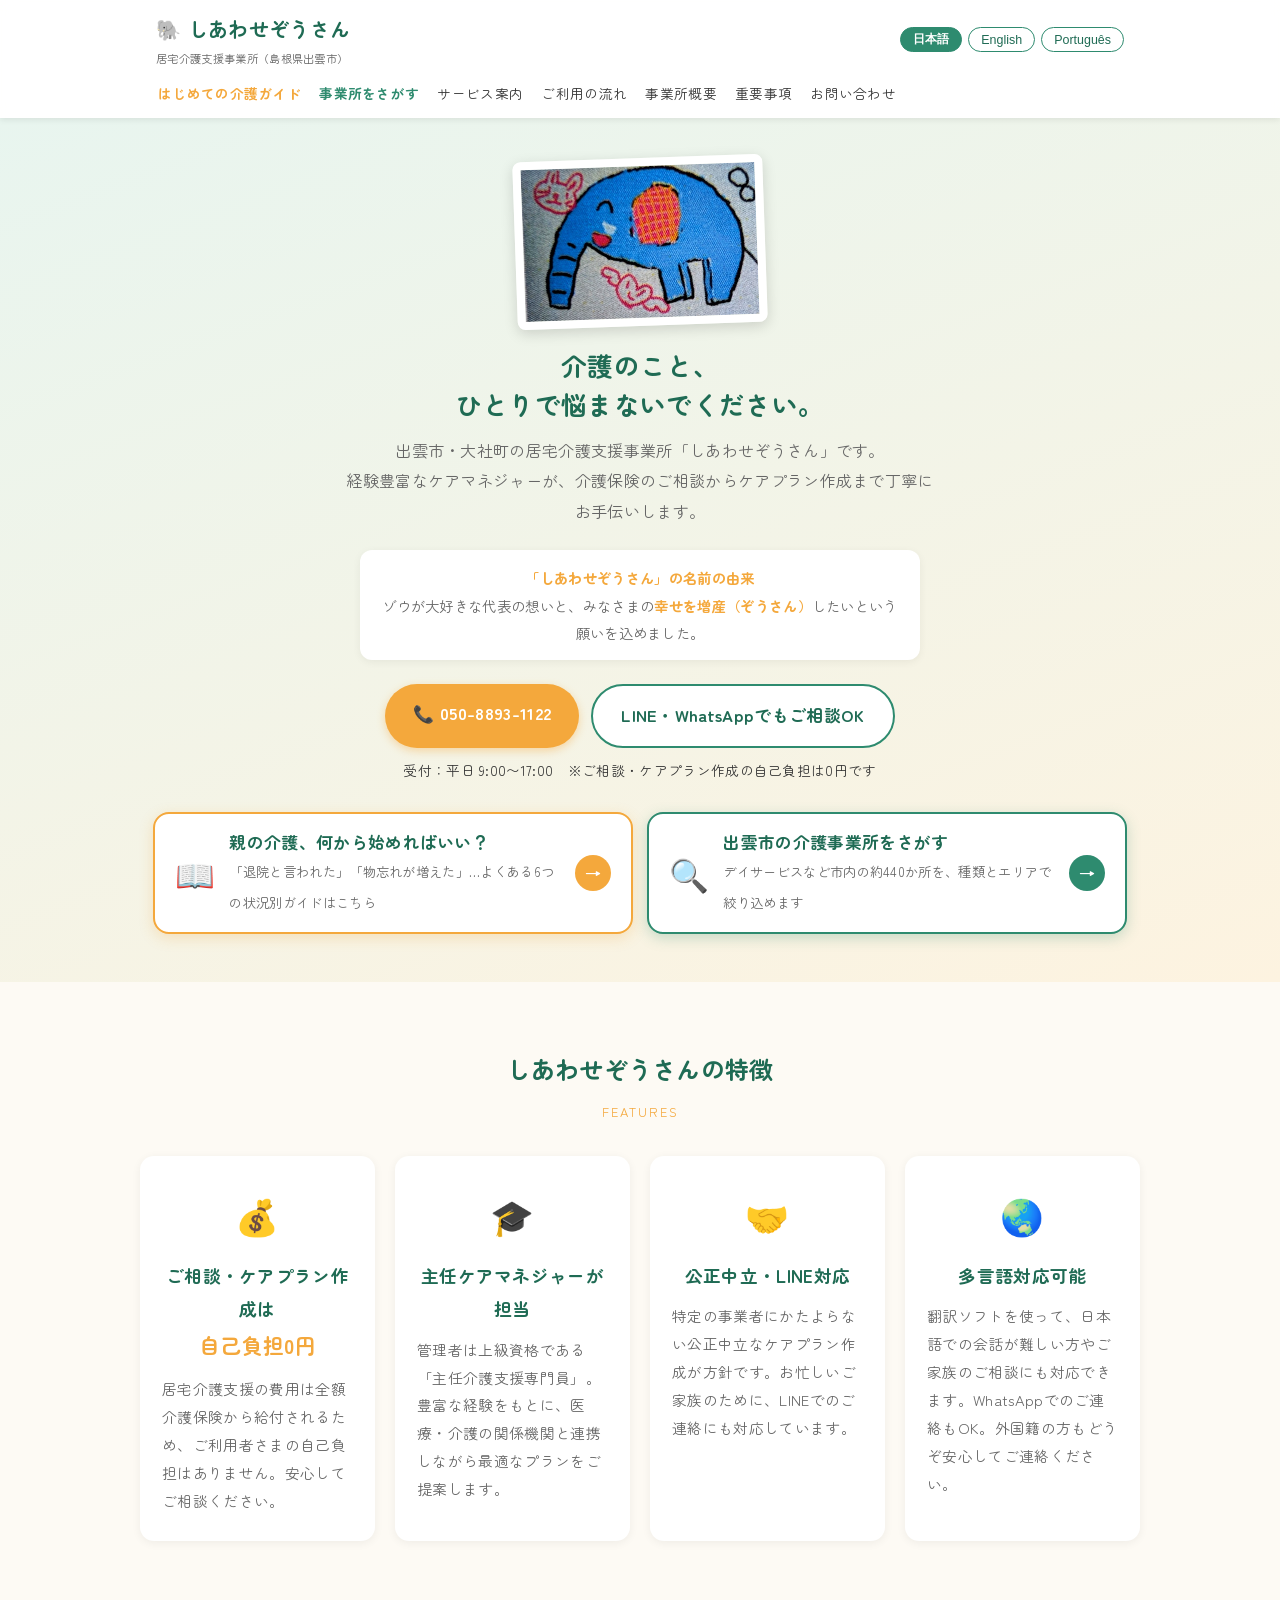
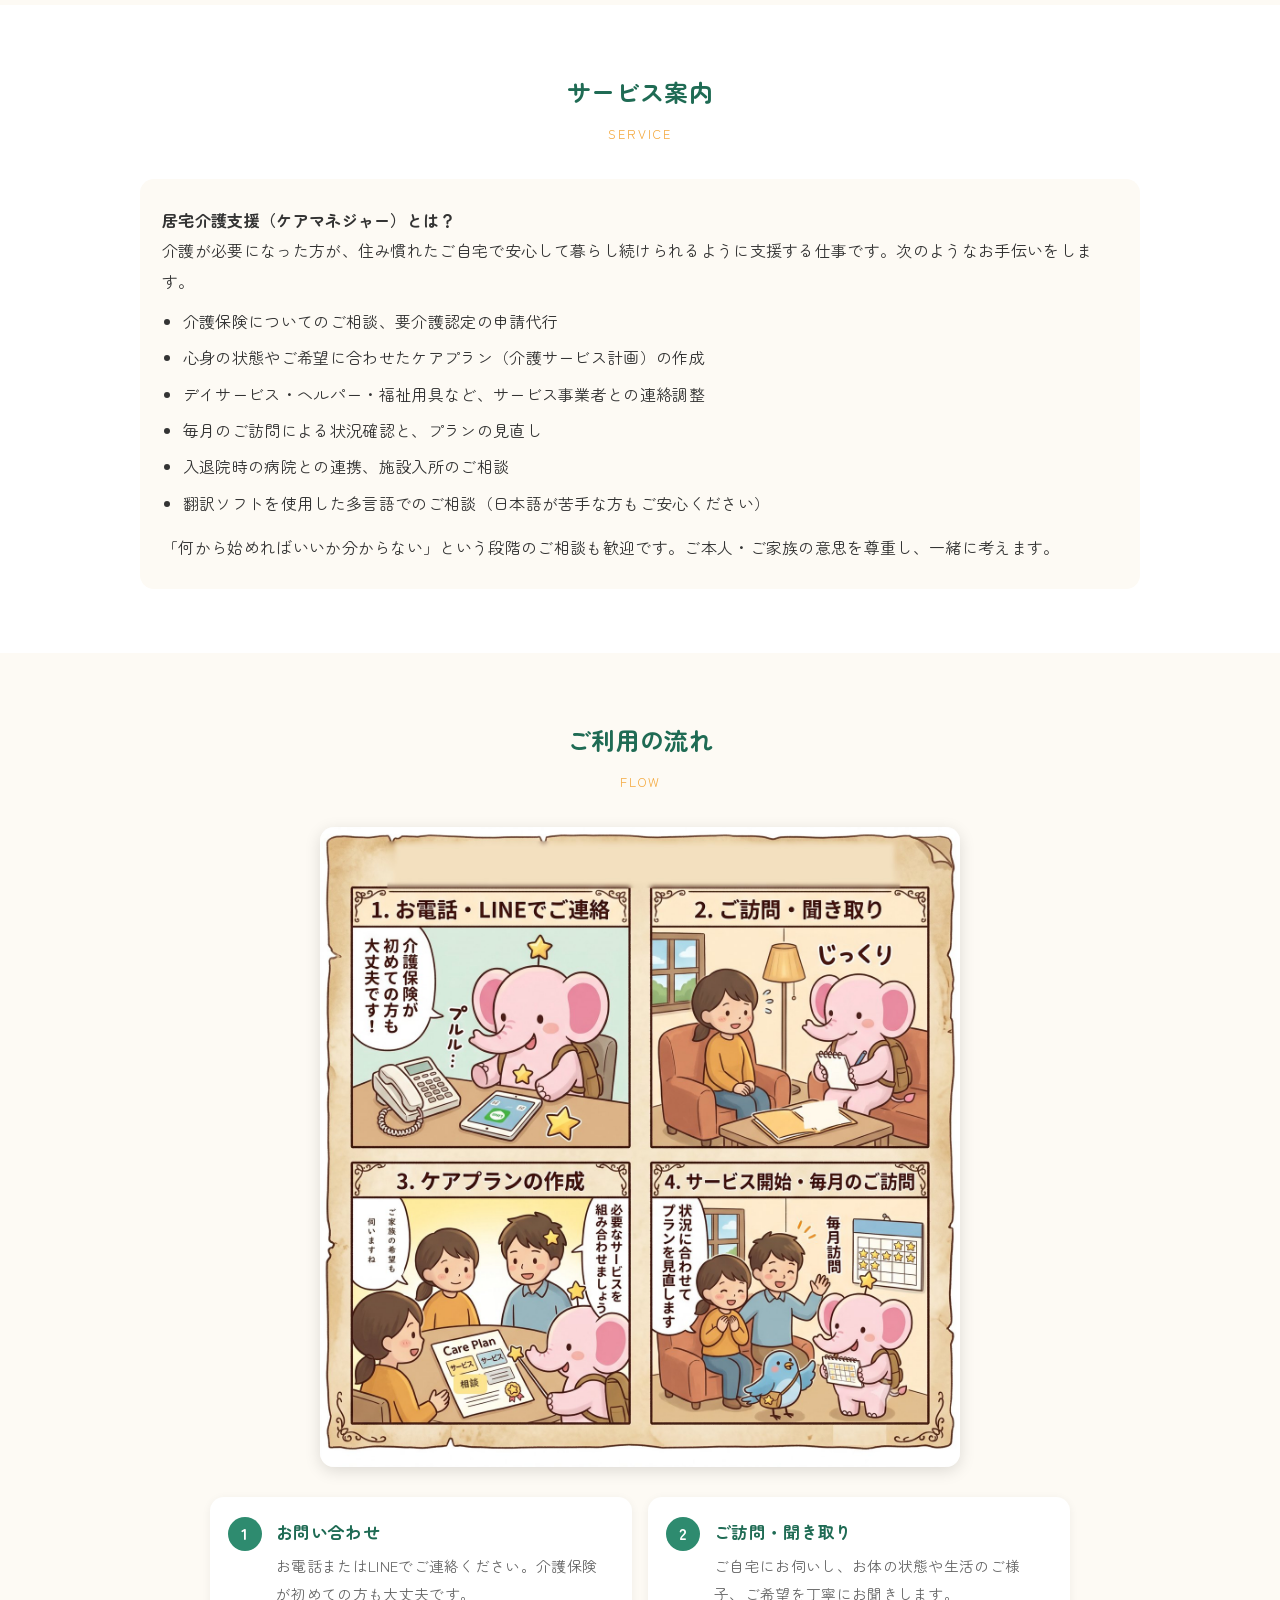
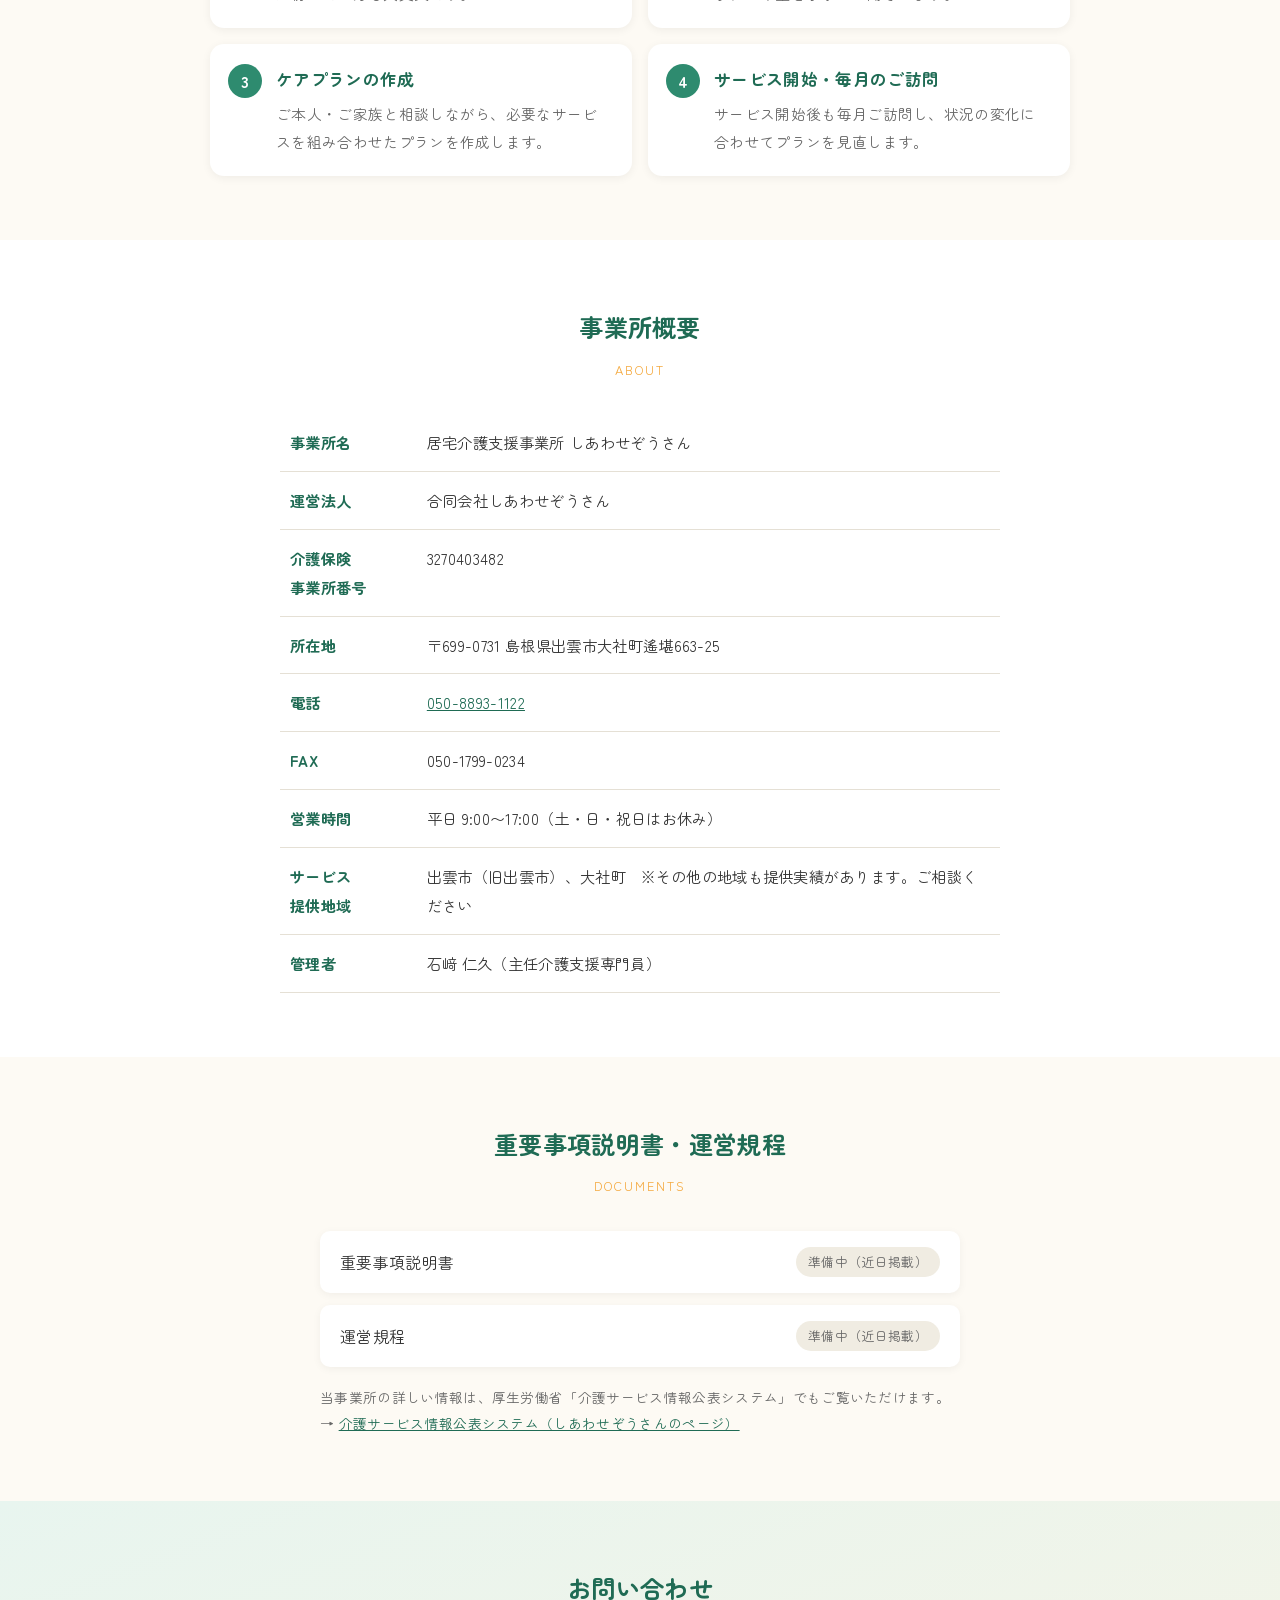
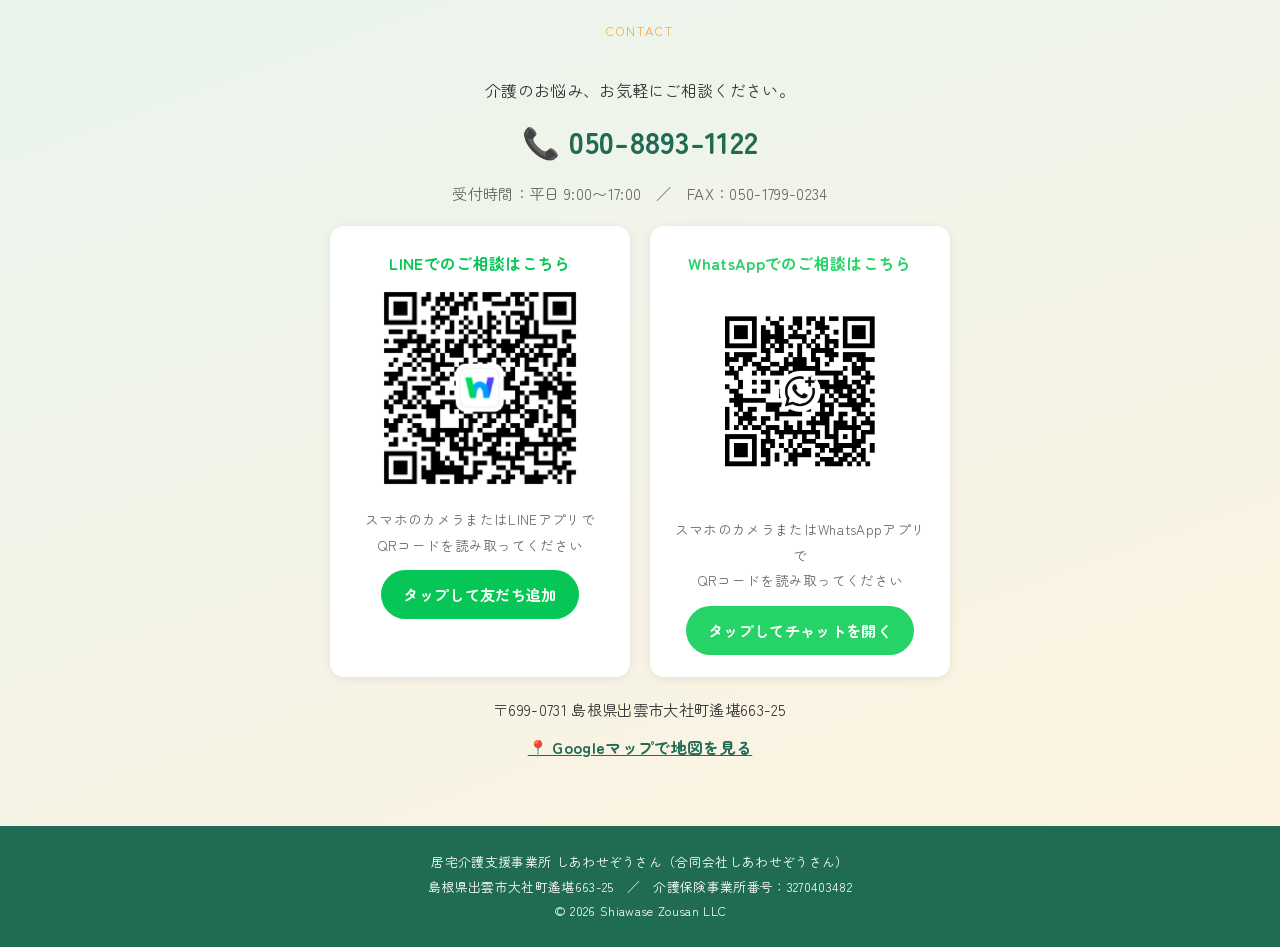
==== commit 1b282284: "事業所検索の重複を除去（同名・同住所・同サービスを1件に統合、訪問リハほのぼの苑ほか）＋件数表記を概数化 Co-Authored-By: Claude Fable 5 <noreply@anthrop" ====
--- a/index.html
+++ b/index.html
@@ -611,7 +611,7 @@
       <span class="gb-icon">🔍</span>
       <span>
         <strong data-i18n="jig_b_title">出雲市の介護事業所をさがす</strong>
-        <span class="gb-sub" data-i18n="jig_b_sub">デイサービスなど市内439か所を、種類とエリアで絞り込めます</span>
+        <span class="gb-sub" data-i18n="jig_b_sub">デイサービスなど市内の約440か所を、種類とエリアで絞り込めます</span>
       </span>
       <span class="gb-arrow">→</span>
     </a>
@@ -769,7 +769,7 @@
     guide_b_title: "Caring for a parent — where do I start?",
     guide_b_sub: "A simple guide to 6 common situations (in Japanese)",
     jig_b_title: "Find care providers in Izumo",
-    jig_b_sub: "Browse 439 local providers by service type and area (in Japanese)",
+    jig_b_sub: "Browse local care providers by service type and area (in Japanese)",
     nav_service: "Services",
     nav_flow: "How It Works",
     nav_about: "About Us",
@@ -851,7 +851,7 @@
     guide_b_title: "Cuidar de um familiar — por onde começar?",
     guide_b_sub: "Guia simples com 6 situações comuns (em japonês)",
     jig_b_title: "Buscar serviços de cuidados em Izumo",
-    jig_b_sub: "439 estabelecimentos locais por tipo de serviço e região (em japonês)",
+    jig_b_sub: "Estabelecimentos locais por tipo de serviço e região (em japonês)",
     nav_service: "Serviços",
     nav_flow: "Como Funciona",
     nav_about: "Sobre Nós",
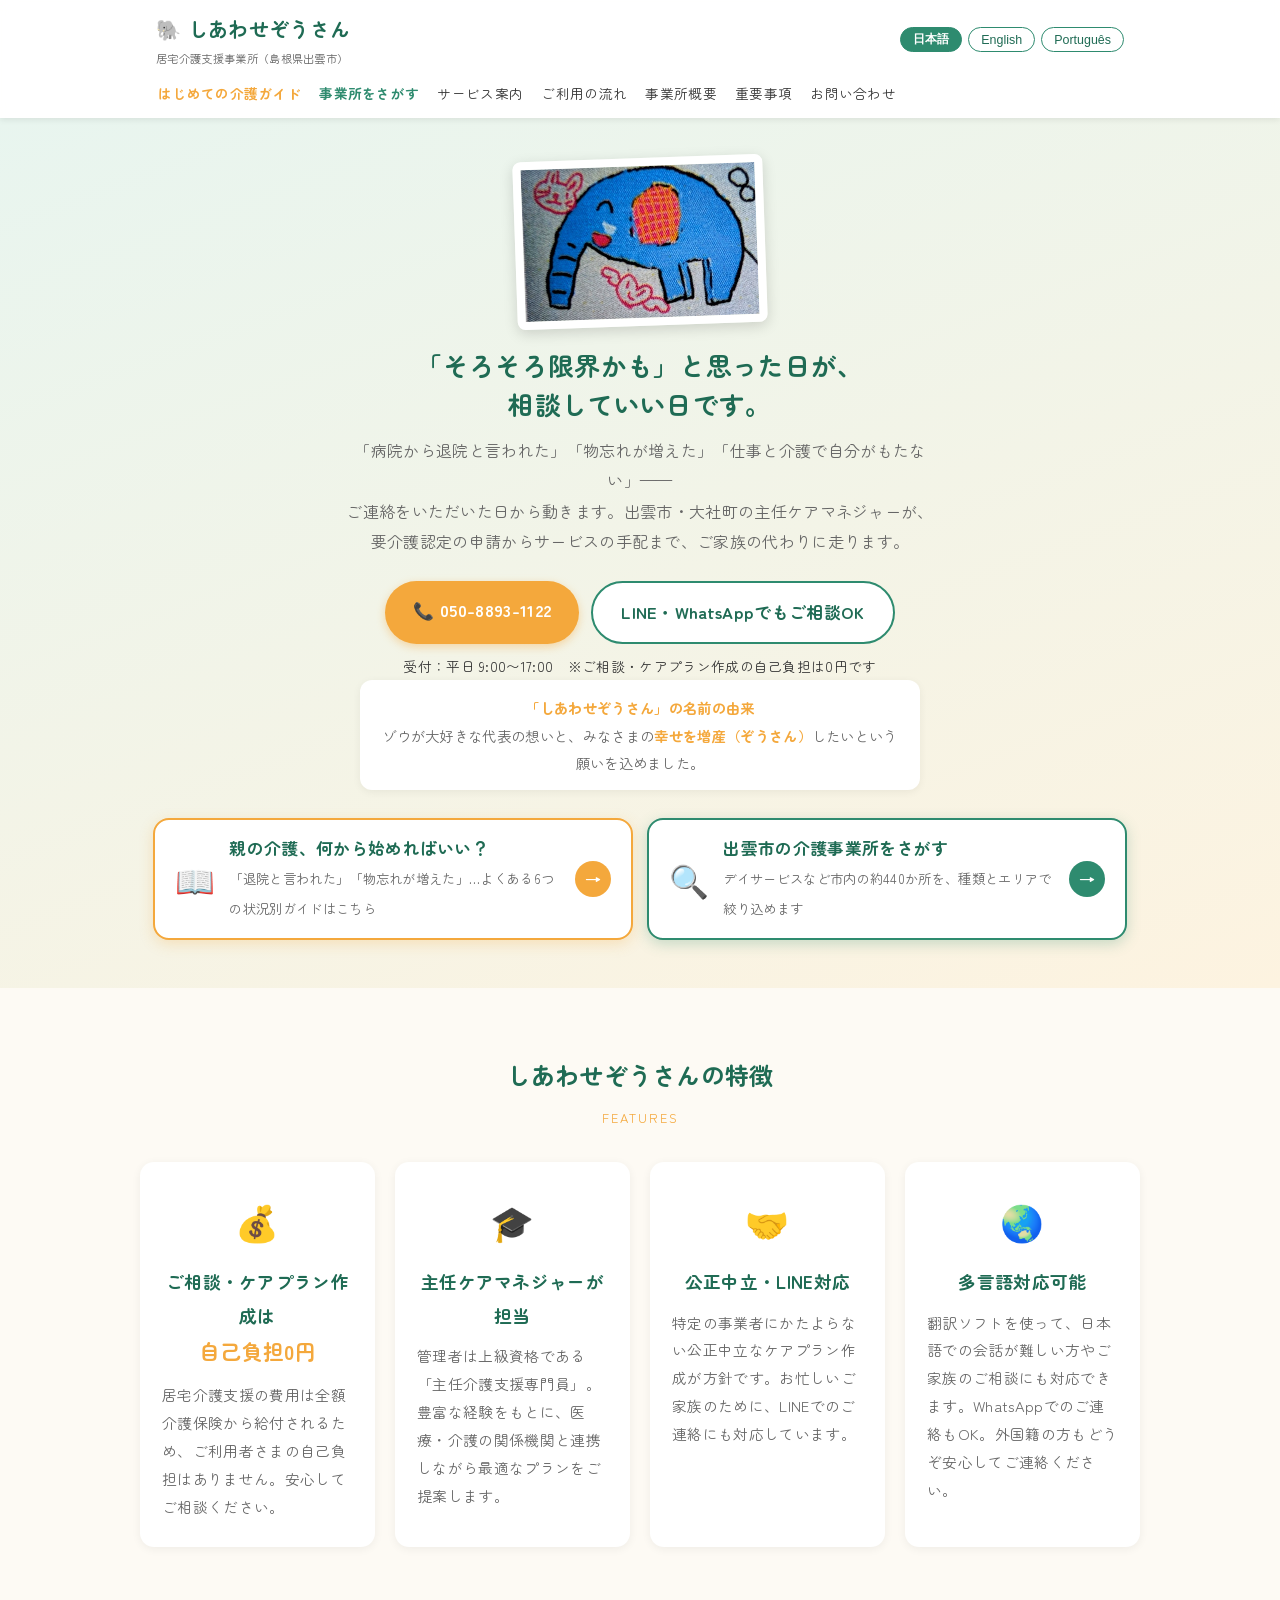
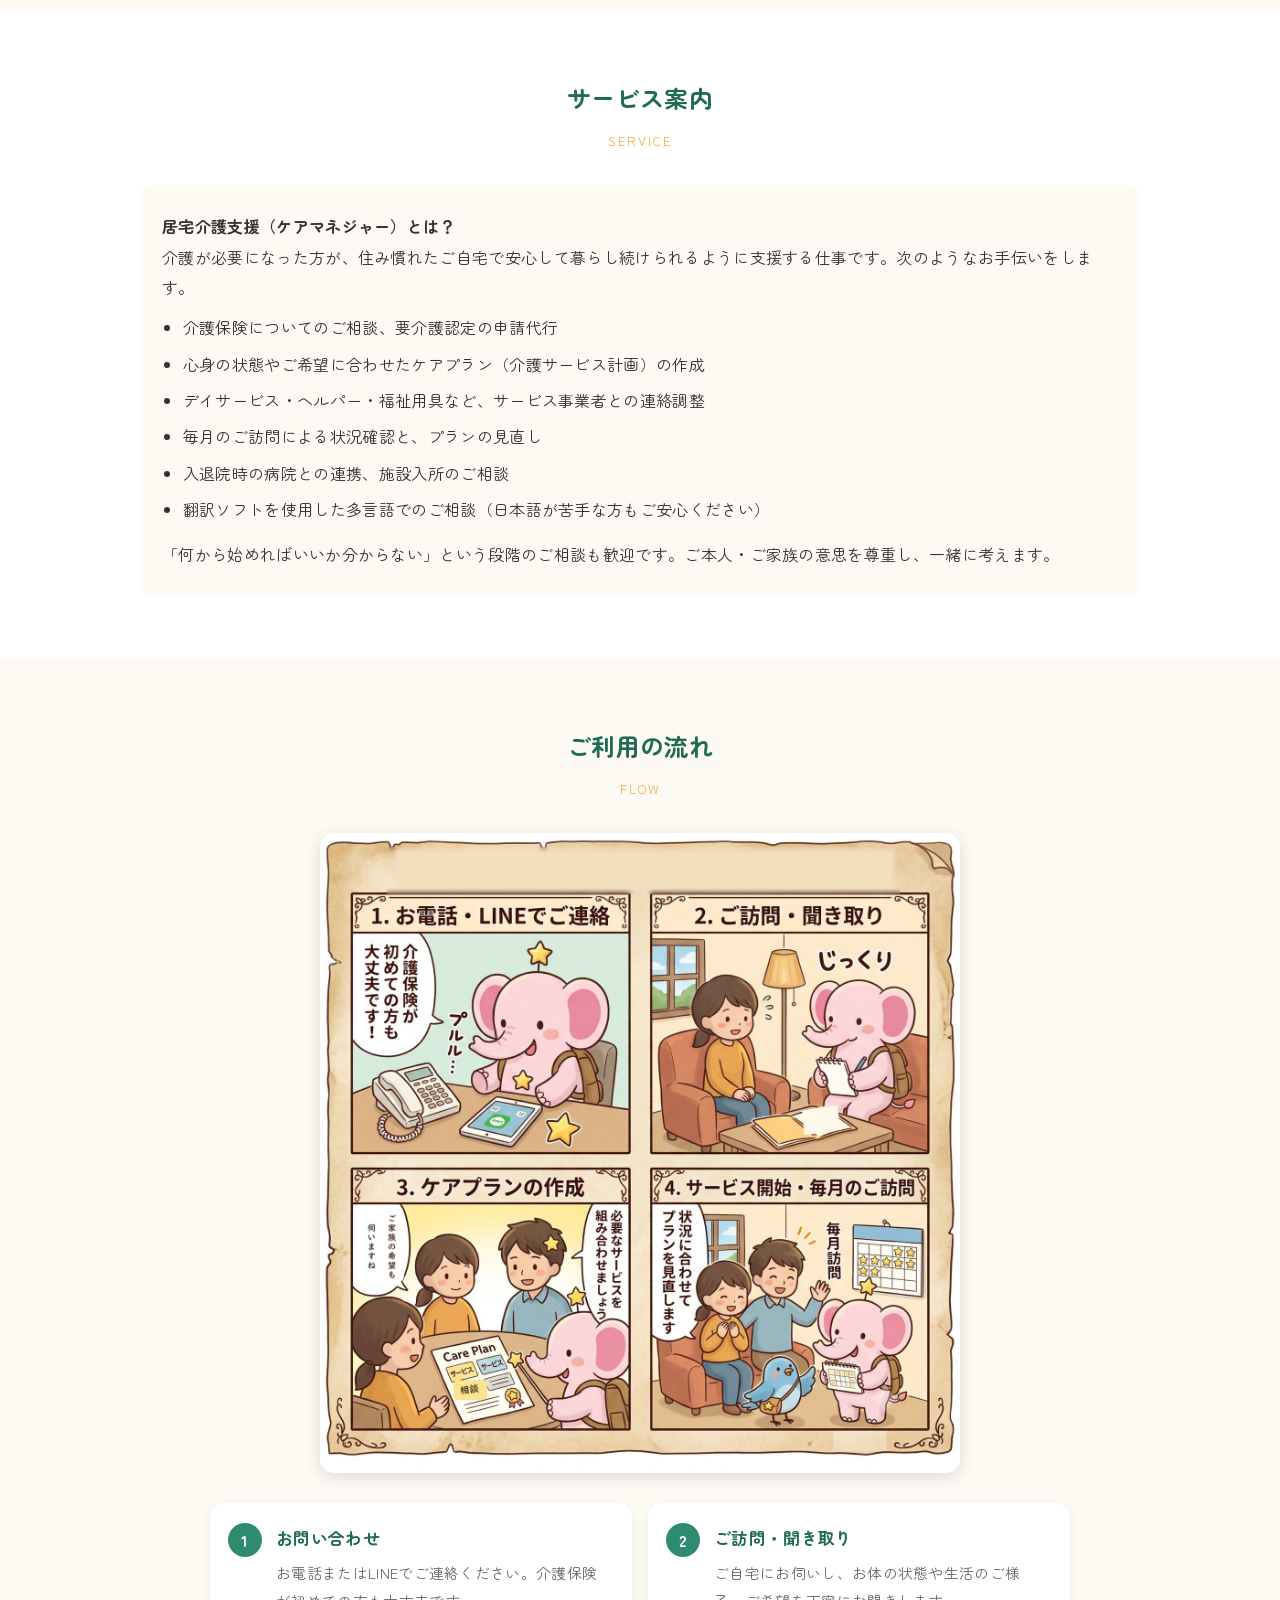
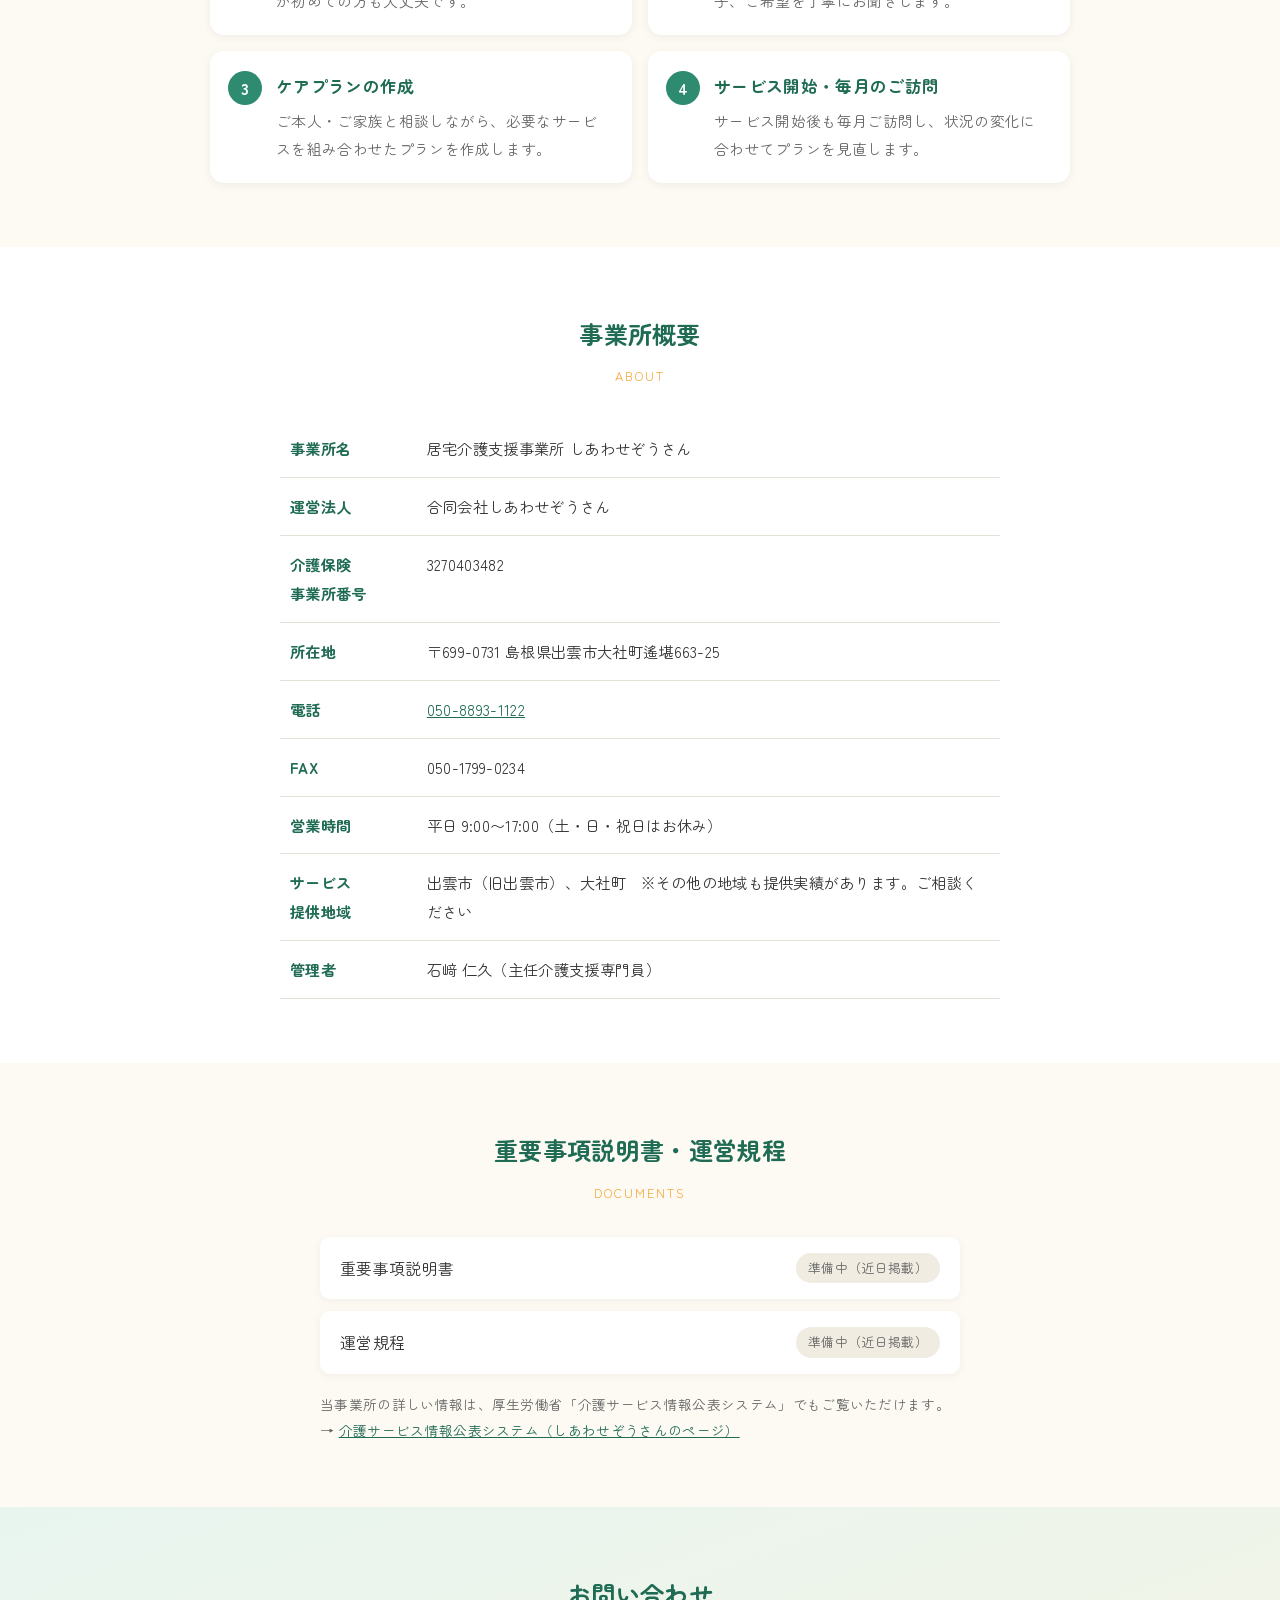
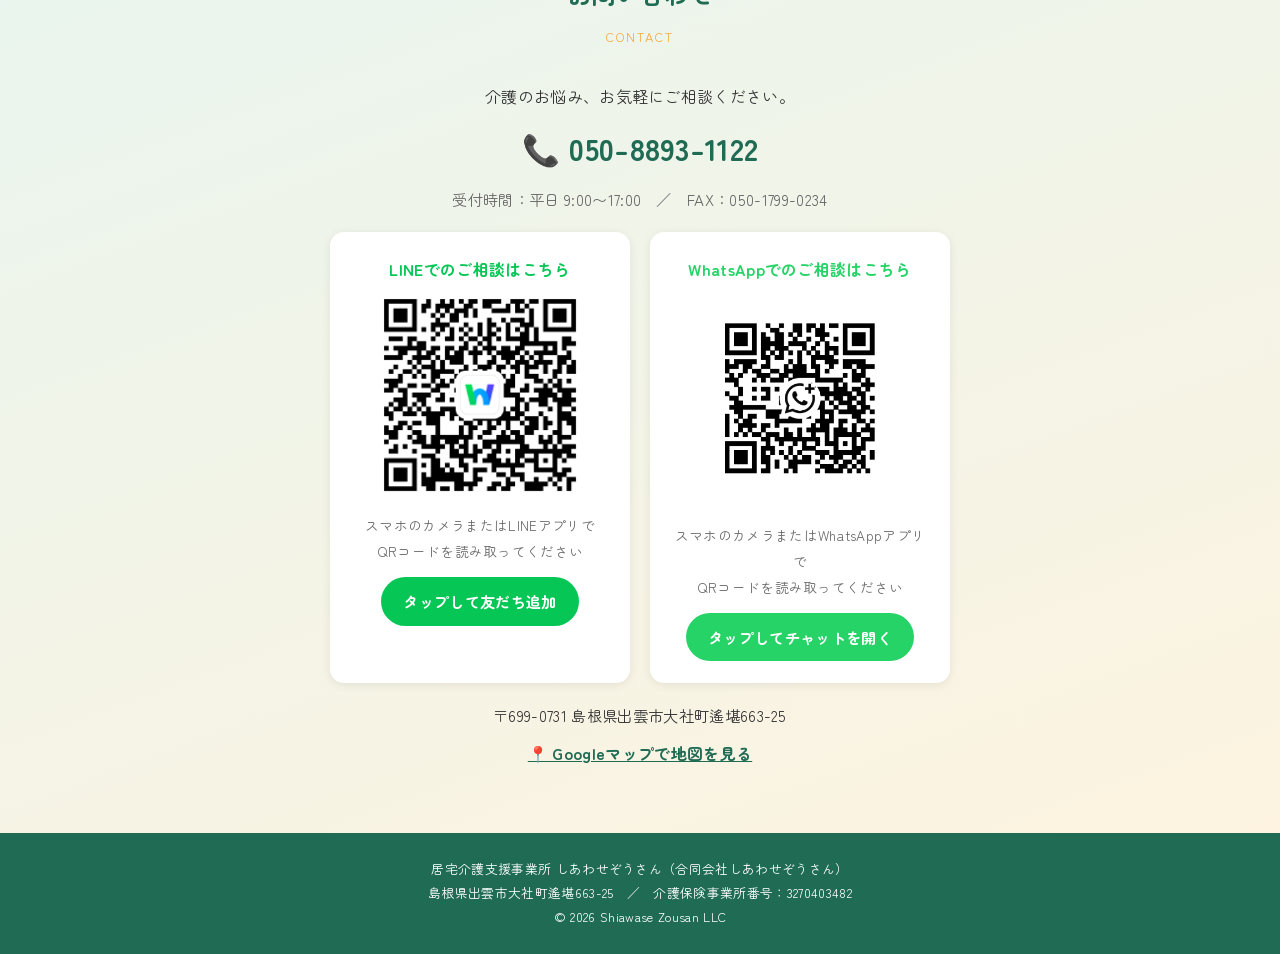
==== commit 8f360b3d: "トップの見出しを「相談していい日です」に変え、電話ボタンを最初の画面へ上げた - 見出しとリード文を、退院・物忘れ・介護疲れの場面に当てる言葉へ（日英ポの3言語） - 「名前の由来」を電話ボタンの下へ" ====
--- a/index.html
+++ b/index.html
@@ -586,18 +586,18 @@
   <div class="zou">
     <img src="images/zou_art.jpg" alt="しあわせぞうさんのゾウの絵">
   </div>
-  <h1 data-i18n="hero_h1">介護のこと、<br>ひとりで悩まないでください。</h1>
-  <p class="lead" data-i18n="hero_lead">出雲市・大社町の居宅介護支援事業所「しあわせぞうさん」です。<br>
-  経験豊富なケアマネジャーが、介護保険のご相談からケアプラン作成まで丁寧にお手伝いします。</p>
+  <h1 data-i18n="hero_h1">「そろそろ限界かも」と思った日が、<br>相談していい日です。</h1>
+  <p class="lead" data-i18n="hero_lead">「病院から退院と言われた」「物忘れが増えた」「仕事と介護で自分がもたない」——<br>
+  ご連絡をいただいた日から動きます。出雲市・大社町の主任ケアマネジャーが、要介護認定の申請からサービスの手配まで、ご家族の代わりに走ります。</p>
+  <div class="cta-buttons">
+    <a href="tel:050-8893-1122" class="btn btn-tel">📞 050-8893-1122</a>
+    <a href="#contact" class="btn btn-line" data-i18n="hero_line_btn">LINE・WhatsAppでもご相談OK</a>
+  </div>
+  <p class="note" data-i18n="hero_note">受付：平日 9:00〜17:00　※ご相談・ケアプラン作成の自己負担は0円です</p>
   <div class="name-origin" data-i18n="name_origin">
     <strong>「しあわせぞうさん」の名前の由来</strong><br>
     ゾウが大好きな代表の想いと、みなさまの<strong>幸せを増産（ぞうさん）</strong>したいという願いを込めました。
   </div>
-  <div class="cta-buttons">
-    <a href="tel:050-8893-1122" class="btn btn-tel">📞 050-8893-1122</a>
-    <a href="#contact" class="btn btn-line" data-i18n="hero_line_btn">LINE・WhatsAppでもご相談OK</a>
-  </div>
-  <p class="note" data-i18n="hero_note">受付：平日 9:00〜17:00　※ご相談・ケアプラン作成の自己負担は0円です</p>
   <div class="hero-banners">
     <a href="guide/" class="guide-banner">
       <span class="gb-icon">📖</span>
@@ -775,8 +775,8 @@
     nav_about: "About Us",
     nav_docs: "Documents",
     nav_contact: "Contact",
-    hero_h1: "Don't face care worries alone.",
-    hero_lead: "We are Shiawase Zousan, a care management office serving Izumo City and Taisha.<br>Our experienced care manager helps you with everything from long-term care insurance consultations to creating your care plan.",
+    hero_h1: "The day you think \"I can't keep this up\"<br>is the day to talk to us.",
+    hero_lead: "\"The hospital says it's time for discharge.\" \"The forgetfulness is getting worse.\" \"Work and caregiving are wearing me down.\"<br>We start working on it from the day you contact us. Our senior care manager in Izumo City and Taisha handles everything from the care-level certification application to arranging services, on your family's behalf.",
     name_origin: "<strong>Why \"Shiawase Zousan\"?</strong><br>Our founder loves elephants (\"zou-san\" in Japanese). The name is also a play on words meaning <strong>\"producing more happiness\"</strong> (shiawase zousan).",
     hero_line_btn: "We're also on LINE &amp; WhatsApp",
     hero_note: "Office hours: weekdays 9:00–17:00. Consultations and care plans cost you nothing.",
@@ -857,8 +857,8 @@
     nav_about: "Sobre Nós",
     nav_docs: "Documentos",
     nav_contact: "Contato",
-    hero_h1: "Você não está sozinho no cuidado com seus familiares.",
-    hero_lead: "Somos o Shiawase Zousan, um escritório de gestão de cuidados que atende Izumo e Taisha.<br>Nosso gestor de cuidados experiente ajuda em tudo: desde a consulta sobre o seguro de cuidados (kaigo hoken) até a elaboração do plano de cuidados.",
+    hero_h1: "O dia em que você pensa \"não aguento mais\"<br>é o dia de falar conosco.",
+    hero_lead: "\"O hospital falou em alta.\" \"O esquecimento está piorando.\" \"Trabalho e cuidados estão me esgotando.\"<br>Começamos a agir a partir do dia em que você entra em contato. Nosso gestor de cuidados sênior em Izumo e Taisha cuida de tudo, da solicitação da avaliação de dependência (yōkaigo nintei) à organização dos serviços, no lugar da família.",
     name_origin: "<strong>Por que \"Shiawase Zousan\"?</strong><br>Nosso fundador adora elefantes (\"zou-san\" em japonês). O nome também é um trocadilho que significa <strong>\"produzir mais felicidade\"</strong> (shiawase zousan).",
     hero_line_btn: "Também atendemos pelo LINE e WhatsApp",
     hero_note: "Horário: dias úteis, das 9h às 17h. Consultas e planos de cuidados sem custo para você.",
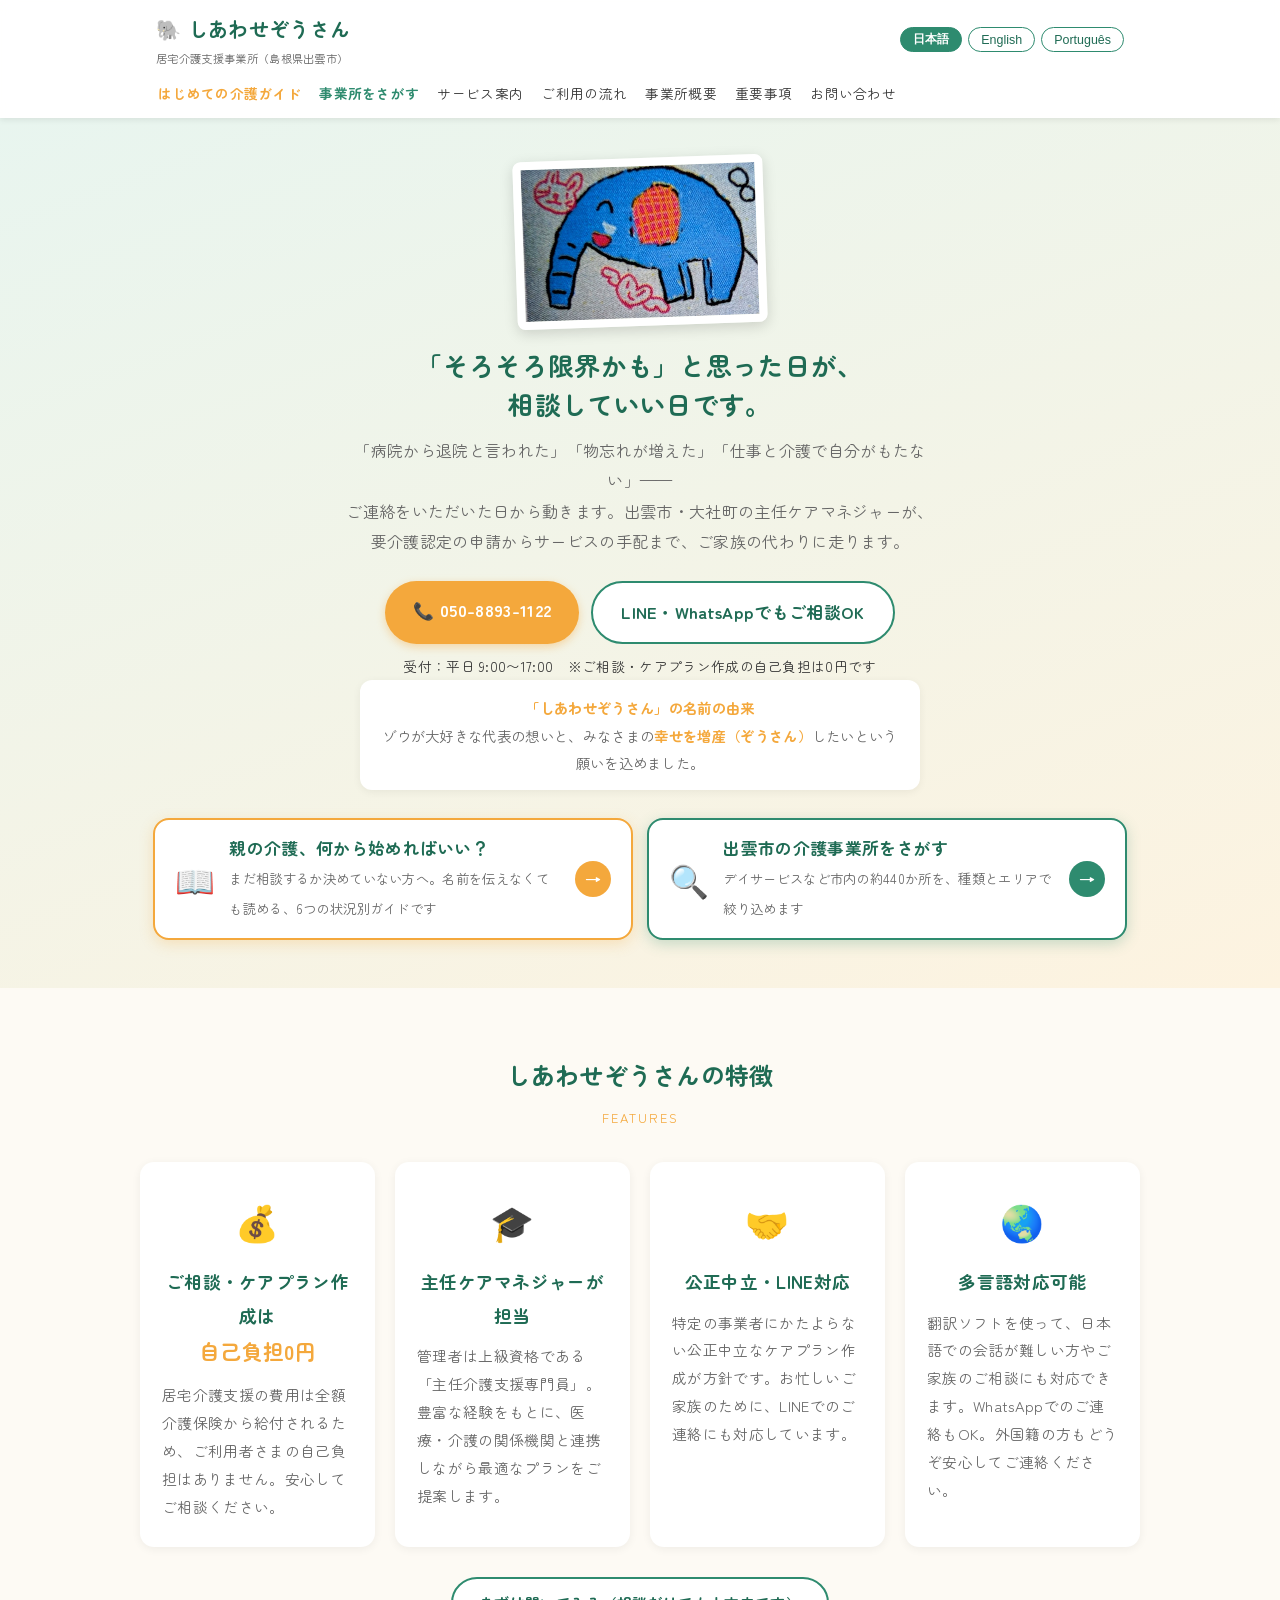
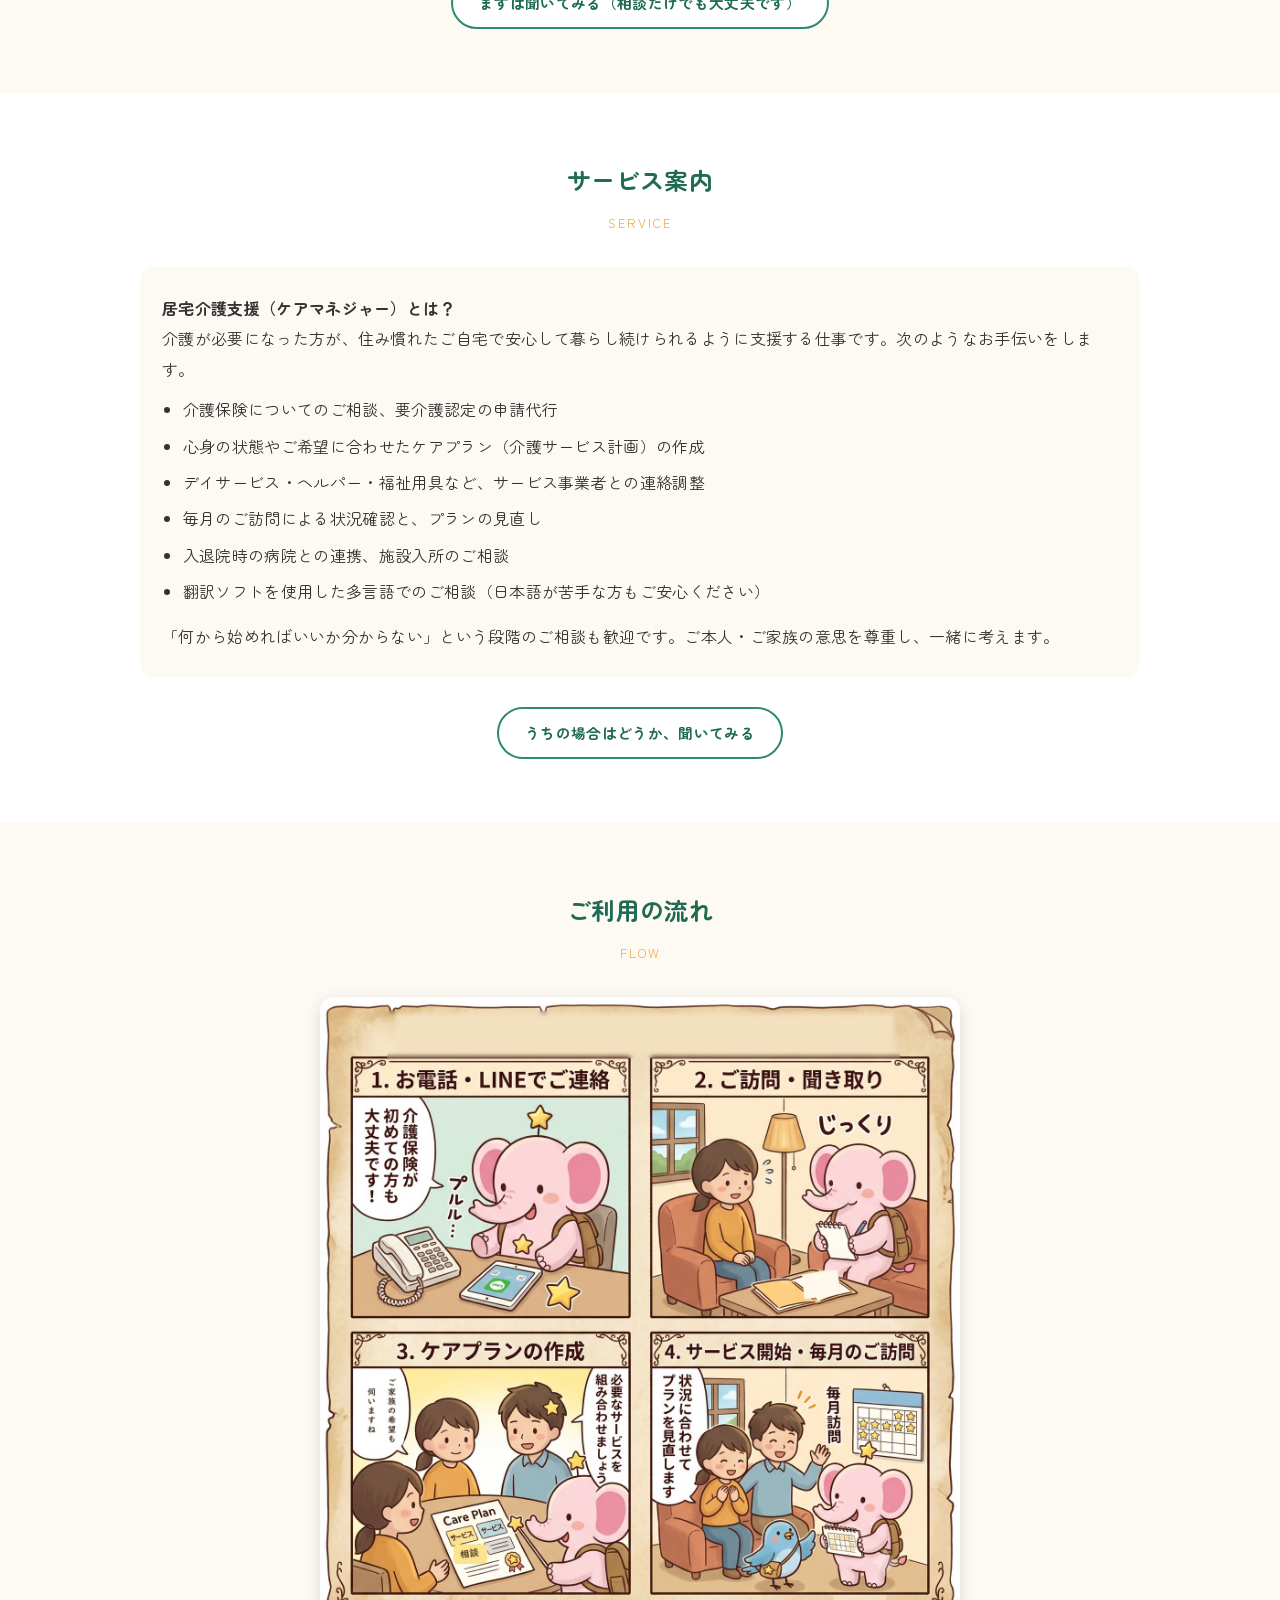
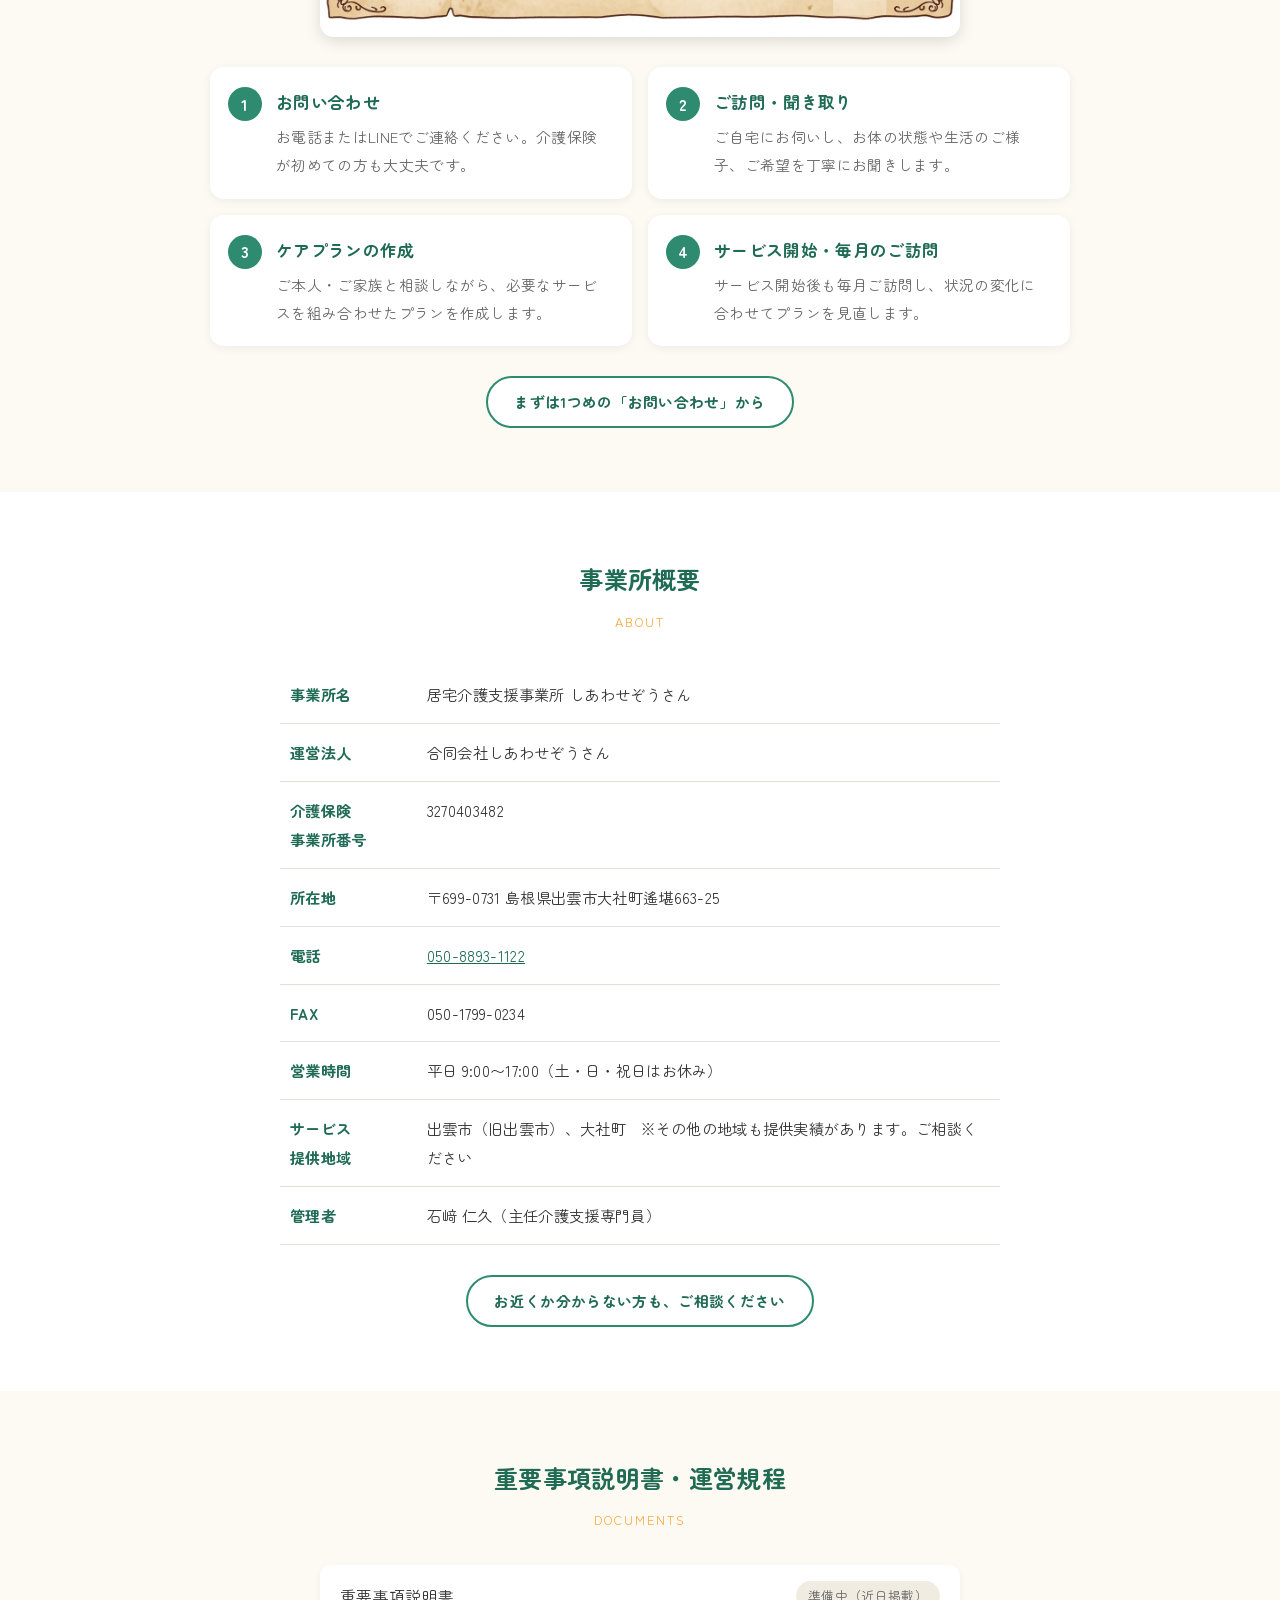
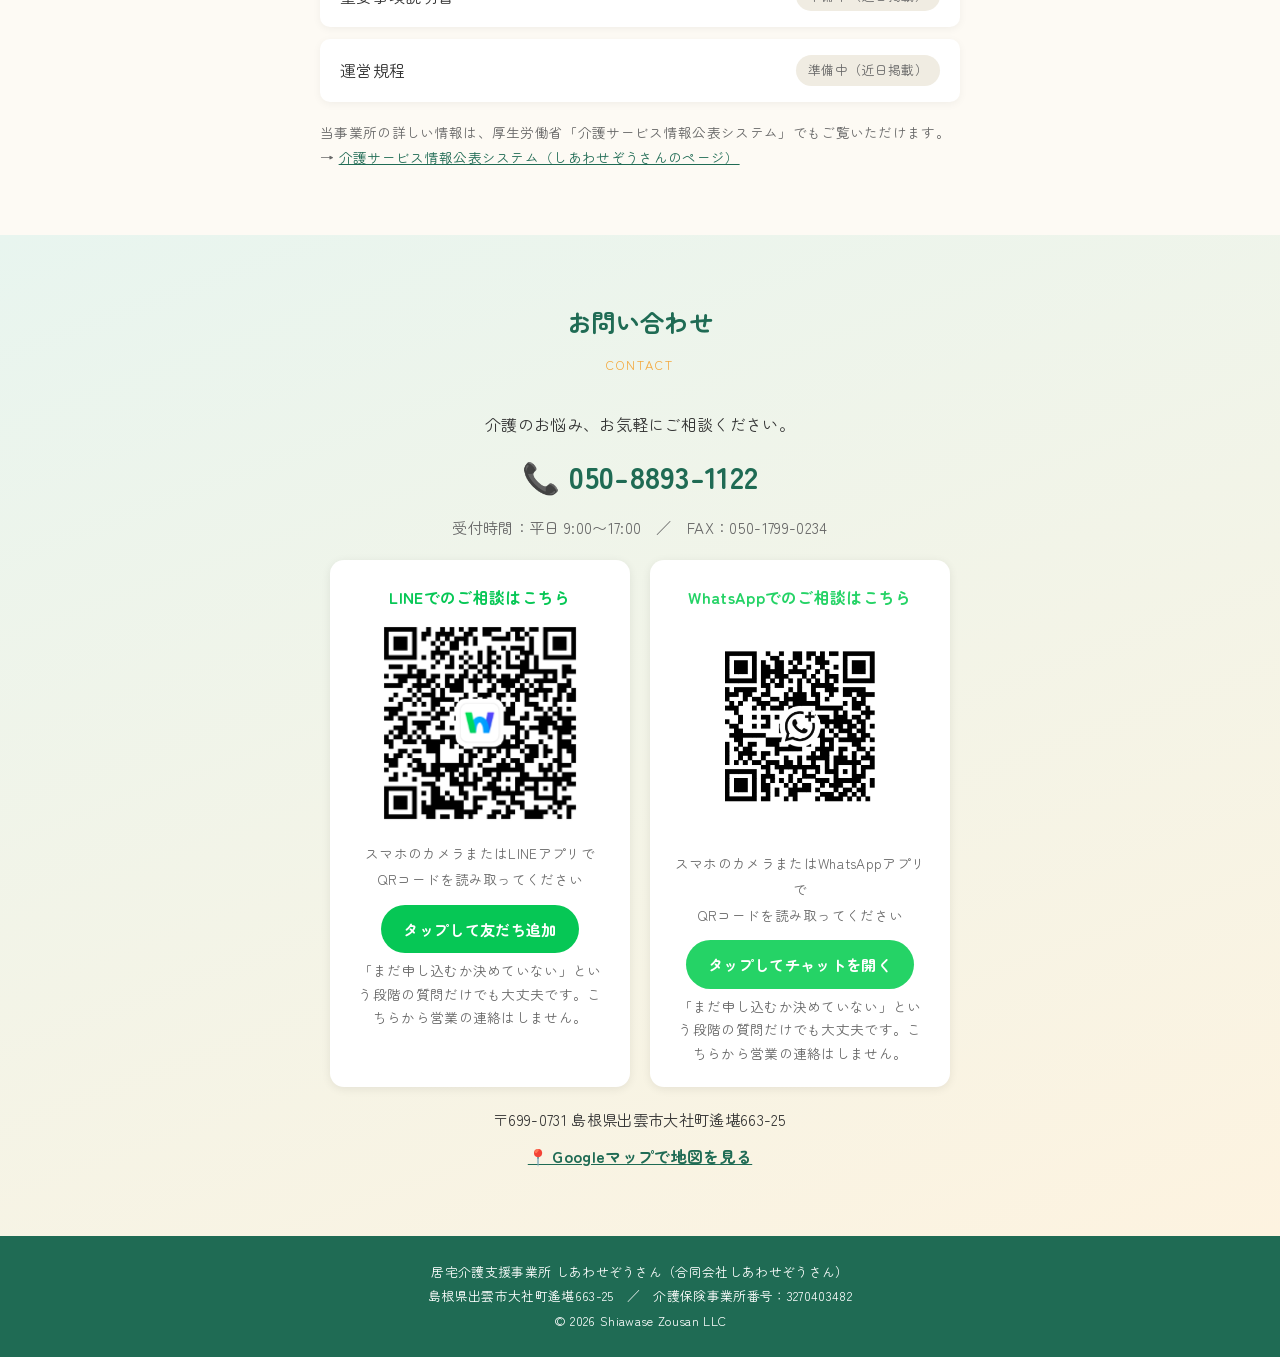
==== commit f4e8ce51: "各セクションの終わりに相談ボタンを置き、質問だけでも良いと書き足した - 特徴・サービス案内・ご利用の流れ・事業所概要の4か所に、控えめな相談ボタンを追加 - ガイドのバナーを「名前を伝えなくても読め" ====
--- a/index.html
+++ b/index.html
@@ -549,9 +549,39 @@
   @media (min-width: 1000px) {
     .cards { grid-template-columns: repeat(4, 1fr); }
   }
+  /* ===== 各セクションの終わりに置く控えめなボタン ===== */
+  .sec-cta {
+    text-align: center;
+    margin-top: 30px;
+  }
+  .sec-cta a {
+    display: inline-block;
+    border: 2px solid var(--main);
+    color: var(--main-dark);
+    background: #ffffff;
+    border-radius: 999px;
+    padding: 10px 26px;
+    font-size: 0.92rem;
+    font-weight: bold;
+    text-decoration: none;
+    transition: background 0.2s, color 0.2s;
+  }
+  .sec-cta a:hover {
+    background: var(--main);
+    color: #ffffff;
+  }
+  /* 軽い入口であることを伝える一言（LINE・WhatsApp） */
+  .msg-note {
+    font-size: 0.85rem;
+    color: var(--muted);
+    margin-top: 6px;
+    line-height: 1.7;
+  }
+
   @media (max-width: 600px) {
     html { scroll-padding-top: 185px; }
     .hero h1 { font-size: 1.3rem; }
+    .sec-cta a { font-size: 0.85rem; padding: 10px 18px; }
     nav a { font-size: 0.78rem; }
     .tel-big { font-size: 1.6rem; }
     .cards { grid-template-columns: 1fr; }
@@ -603,7 +633,7 @@
       <span class="gb-icon">📖</span>
       <span>
         <strong data-i18n="guide_b_title">親の介護、何から始めればいい？</strong>
-        <span class="gb-sub" data-i18n="guide_b_sub">「退院と言われた」「物忘れが増えた」…よくある6つの状況別ガイドはこちら</span>
+        <span class="gb-sub" data-i18n="guide_b_sub">まだ相談するか決めていない方へ。名前を伝えなくても読める、6つの状況別ガイドです</span>
       </span>
       <span class="gb-arrow">→</span>
     </a>
@@ -644,6 +674,7 @@
         <p data-i18n="card4_p">翻訳ソフトを使って、日本語での会話が難しい方やご家族のご相談にも対応できます。WhatsAppでのご連絡もOK。外国籍の方もどうぞ安心してご連絡ください。</p>
       </div>
     </div>
+    <p class="sec-cta"><a href="#contact" data-i18n="cta_features">まずは聞いてみる（相談だけでも大丈夫です）</a></p>
   </div>
 </section>
 
@@ -664,6 +695,7 @@
       </ul>
       <p style="margin-top:14px;" data-i18n="service_outro">「何から始めればいいか分からない」という段階のご相談も歓迎です。ご本人・ご家族の意思を尊重し、一緒に考えます。</p>
     </div>
+    <p class="sec-cta"><a href="#contact" data-i18n="cta_service">うちの場合はどうか、聞いてみる</a></p>
   </div>
 </section>
 
@@ -692,6 +724,7 @@
         <p data-i18n="step4_p">サービス開始後も毎月ご訪問し、状況の変化に合わせてプランを見直します。</p>
       </div>
     </div>
+    <p class="sec-cta"><a href="#contact" data-i18n="cta_flow">まずは1つめの「お問い合わせ」から</a></p>
   </div>
 </section>
 
@@ -710,6 +743,7 @@
       <tr><th data-i18n="about_th_area">サービス<br>提供地域</th><td data-i18n="about_td_area">出雲市（旧出雲市）、大社町　※その他の地域も提供実績があります。ご相談ください</td></tr>
       <tr><th data-i18n="about_th_mgr">管理者</th><td data-i18n="about_td_mgr">石﨑 仁久（主任介護支援専門員）</td></tr>
     </table>
+    <p class="sec-cta"><a href="#contact" data-i18n="cta_about">お近くか分からない方も、ご相談ください</a></p>
   </div>
 </section>
 
@@ -739,12 +773,14 @@
         <img src="images/line_qr.png" alt="LINE QR code" style="width:200px;max-width:100%;margin:10px 0;">
         <p style="font-size:0.85rem;color:var(--muted);" data-i18n="line_scan">スマホのカメラまたはLINEアプリで<br>QRコードを読み取ってください</p>
         <a href="https://works.do/R/ti/p/ishizakicorporation.hitoshi@works-459349" target="_blank" rel="noopener" class="msg-btn msg-btn-line" data-i18n="line_btn">タップして友だち追加</a>
+        <p class="msg-note" data-i18n="msg_note">「まだ申し込むか決めていない」という段階の質問だけでも大丈夫です。こちらから営業の連絡はしません。</p>
       </div>
       <div class="msg-box">
         <p style="font-weight:bold;color:#25d366;" data-i18n="wa_title">WhatsAppでのご相談はこちら</p>
         <img src="images/whatsapp_qr.png" alt="WhatsApp QR code" style="width:200px;max-width:100%;margin:10px 0;">
         <p style="font-size:0.85rem;color:var(--muted);" data-i18n="wa_scan">スマホのカメラまたはWhatsAppアプリで<br>QRコードを読み取ってください</p>
         <a href="https://wa.me/message/Q4KJPEWBH2D3F1" target="_blank" rel="noopener" class="msg-btn msg-btn-wa" data-i18n="wa_btn">タップしてチャットを開く</a>
+        <p class="msg-note" data-i18n="msg_note">「まだ申し込むか決めていない」という段階の質問だけでも大丈夫です。こちらから営業の連絡はしません。</p>
       </div>
     </div>
     <p class="addr" data-i18n="contact_addr">〒699-0731 島根県出雲市大社町遙堪663-25</p>
@@ -767,7 +803,7 @@
     nav_guide: "First-time Care Guide (Japanese)",
     nav_jigyosho: "Find Care Providers (Japanese)",
     guide_b_title: "Caring for a parent — where do I start?",
-    guide_b_sub: "A simple guide to 6 common situations (in Japanese)",
+    guide_b_sub: "Not sure yet whether to contact us? Read first — no name needed. A guide to 6 common situations (in Japanese)",
     jig_b_title: "Find care providers in Izumo",
     jig_b_sub: "Browse local care providers by service type and area (in Japanese)",
     nav_service: "Services",
@@ -832,6 +868,11 @@
     contact_h2: "Contact",
     contact_intro: "Worried about care for a family member? Contact us anytime.",
     contact_hours: "Office hours: weekdays 9:00–17:00 / FAX: 050-1799-0234",
+    cta_features: "Ask us first — a question is enough",
+    cta_service: "Ask what this would look like for your family",
+    cta_flow: "Start with step 1: get in touch",
+    cta_about: "Not sure if you are in our area? Ask us anyway",
+    msg_note: "A question at the \"we haven't decided anything yet\" stage is perfectly fine. We will never send you sales messages.",
     line_title: "Reach us on LINE",
     line_scan: "Scan this QR code with your phone camera<br>or the LINE app",
     wa_title: "Reach us on WhatsApp",
@@ -849,7 +890,7 @@
     nav_guide: "Guia para começar (em japonês)",
     nav_jigyosho: "Buscar serviços de cuidados (em japonês)",
     guide_b_title: "Cuidar de um familiar — por onde começar?",
-    guide_b_sub: "Guia simples com 6 situações comuns (em japonês)",
+    guide_b_sub: "Ainda não decidiu se vai entrar em contato? Leia primeiro — sem precisar dizer seu nome. Guia com 6 situações comuns (em japonês)",
     jig_b_title: "Buscar serviços de cuidados em Izumo",
     jig_b_sub: "Estabelecimentos locais por tipo de serviço e região (em japonês)",
     nav_service: "Serviços",
@@ -914,6 +955,11 @@
     contact_h2: "Contato",
     contact_intro: "Preocupado com o cuidado de um familiar? Fale conosco.",
     contact_hours: "Horário: dias úteis, 9h–17h / FAX: 050-1799-0234",
+    cta_features: "Pergunte primeiro — só uma dúvida já basta",
+    cta_service: "Pergunte como seria no caso da sua família",
+    cta_flow: "Comece pelo passo 1: entre em contato",
+    cta_about: "Não sabe se está na nossa região? Pergunte mesmo assim",
+    msg_note: "Uma pergunta na fase \"ainda não decidimos nada\" é totalmente bem-vinda. Nunca enviamos mensagens de venda.",
     line_title: "Fale conosco pelo LINE",
     line_scan: "Escaneie o código QR com a câmera do celular<br>ou com o aplicativo LINE",
     wa_title: "Fale conosco pelo WhatsApp",
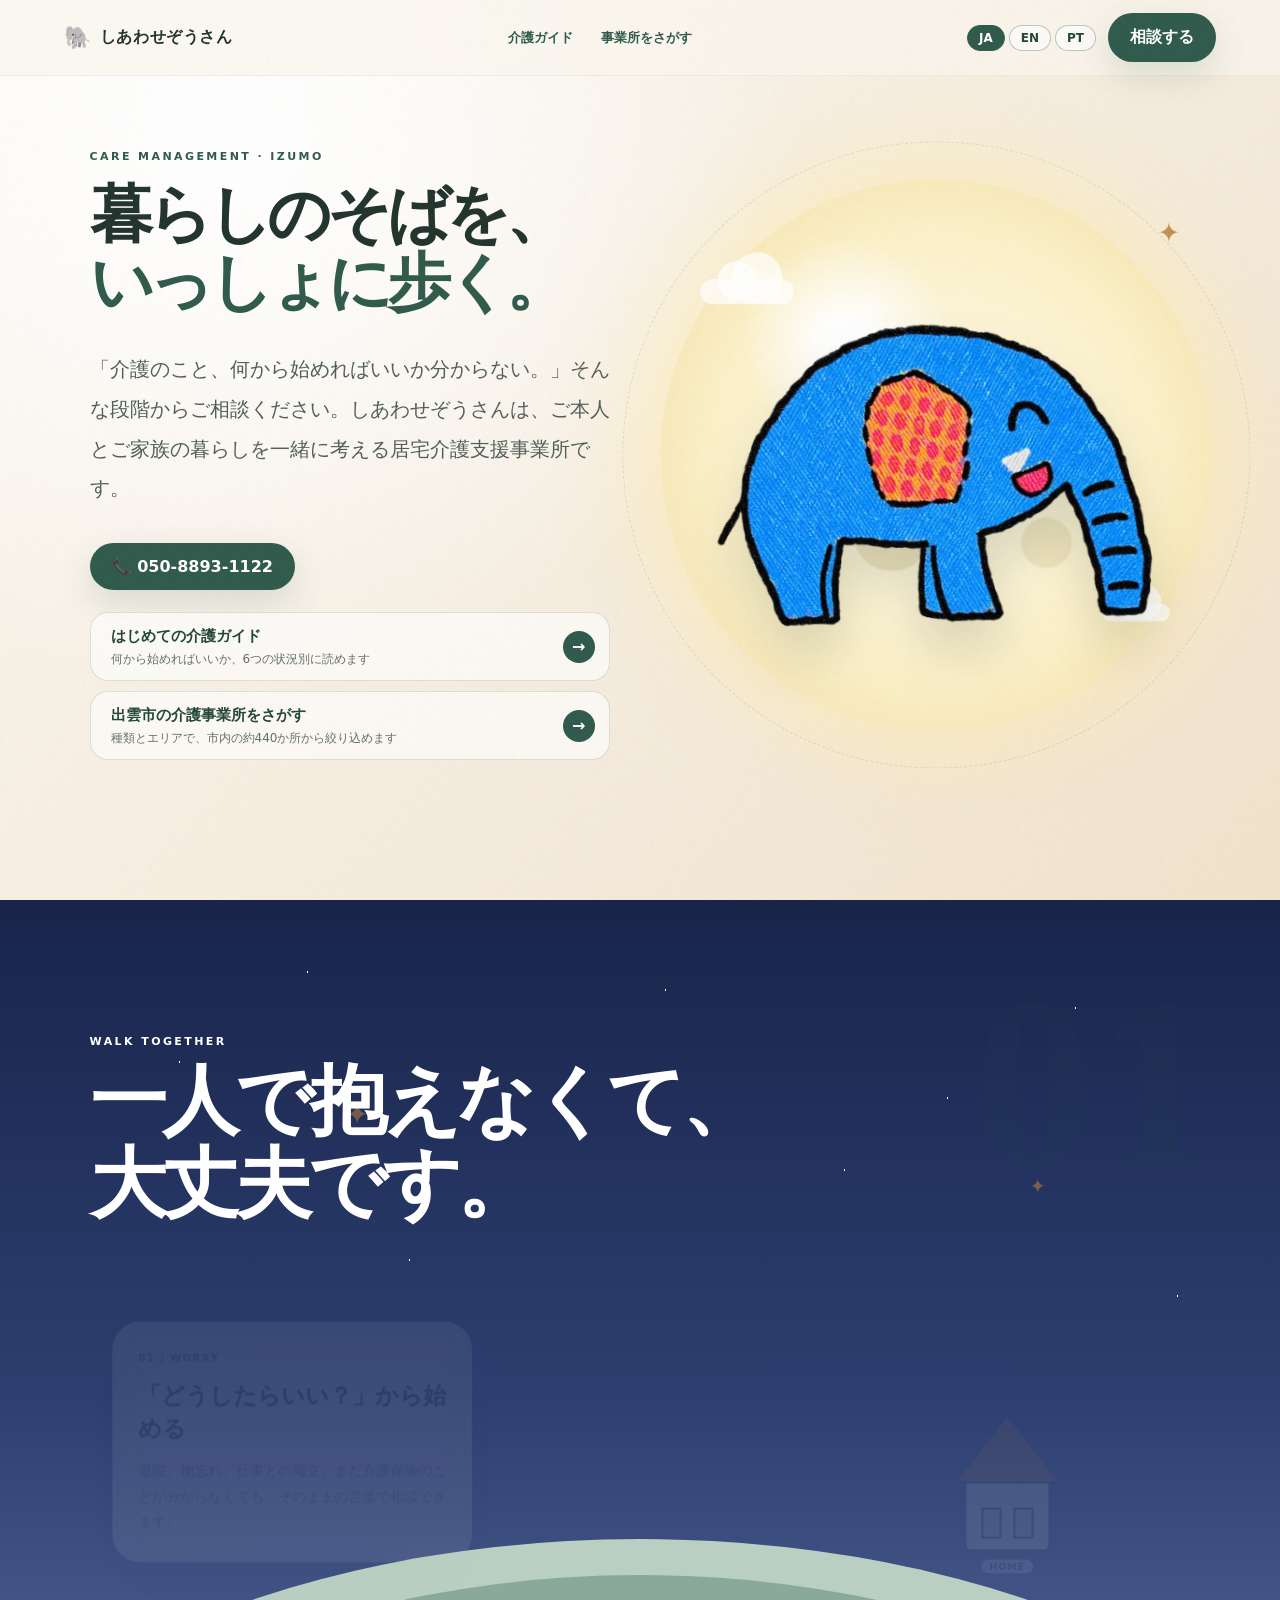
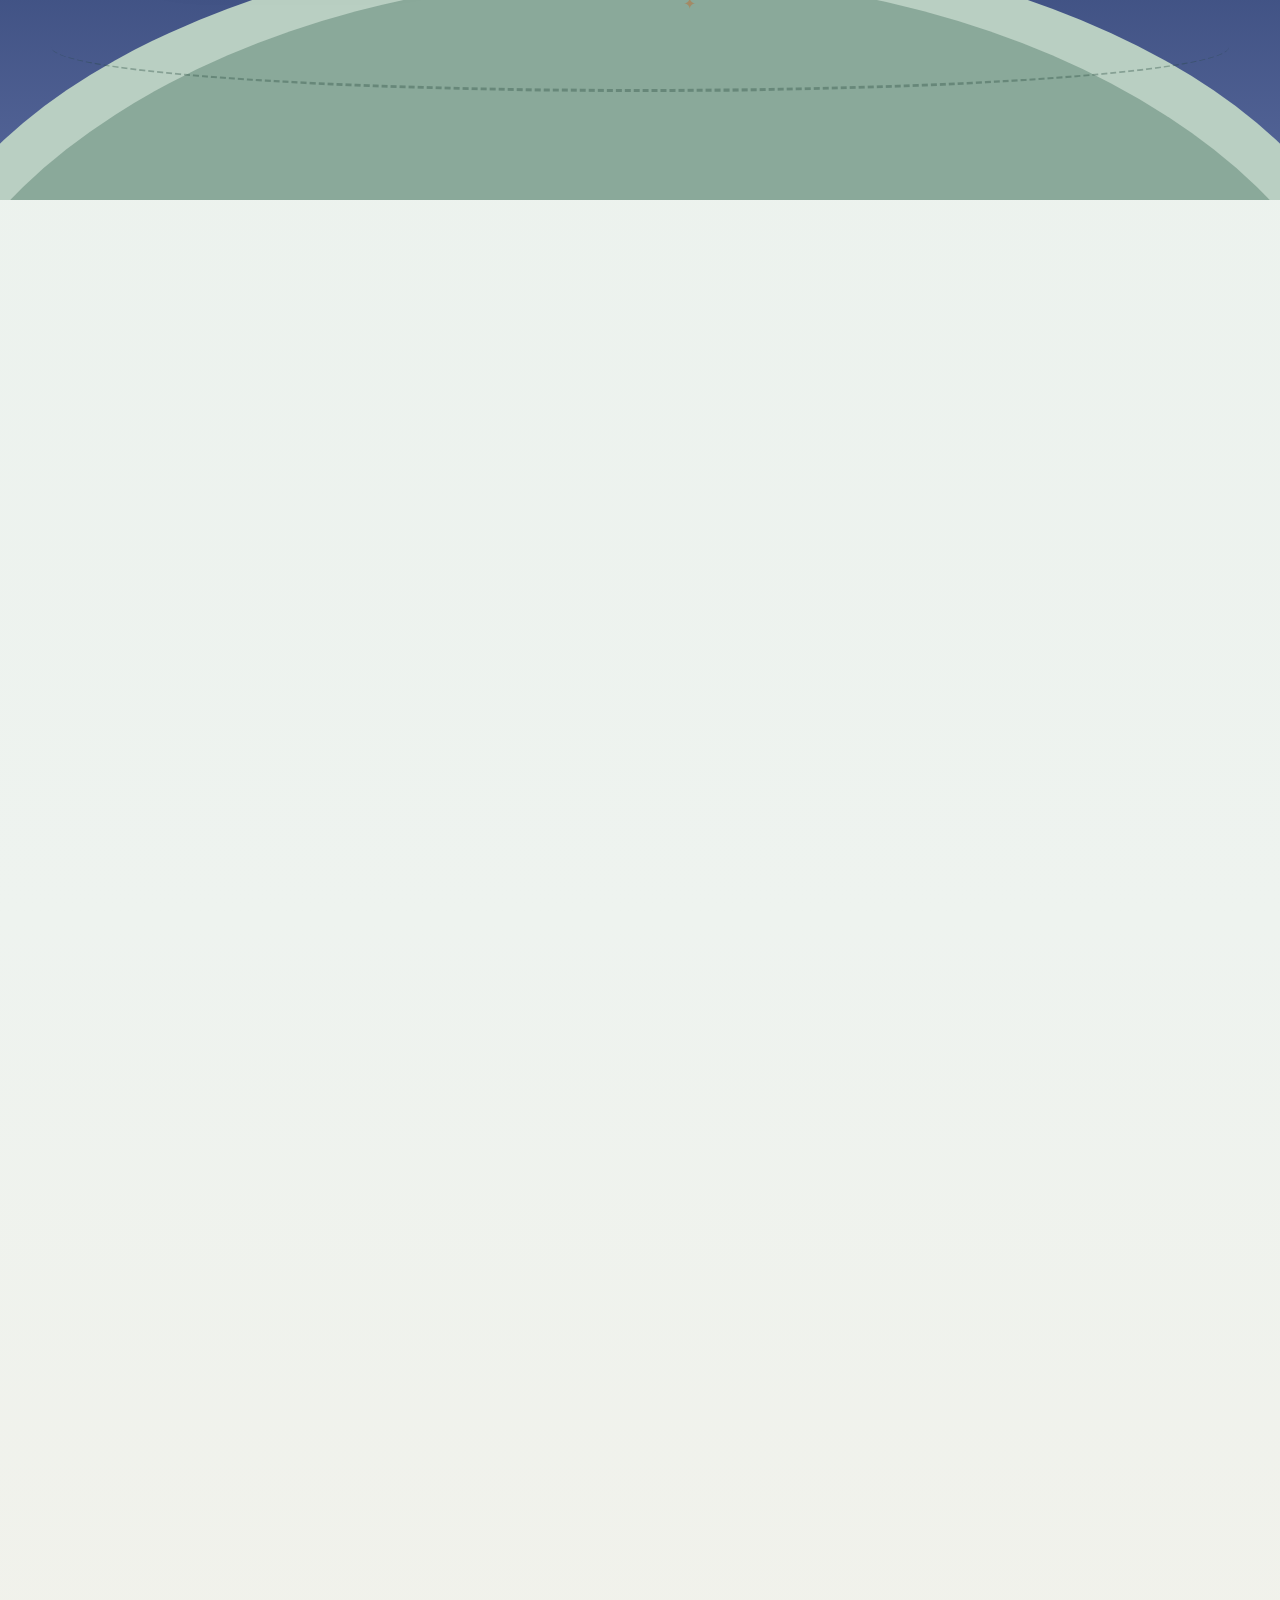
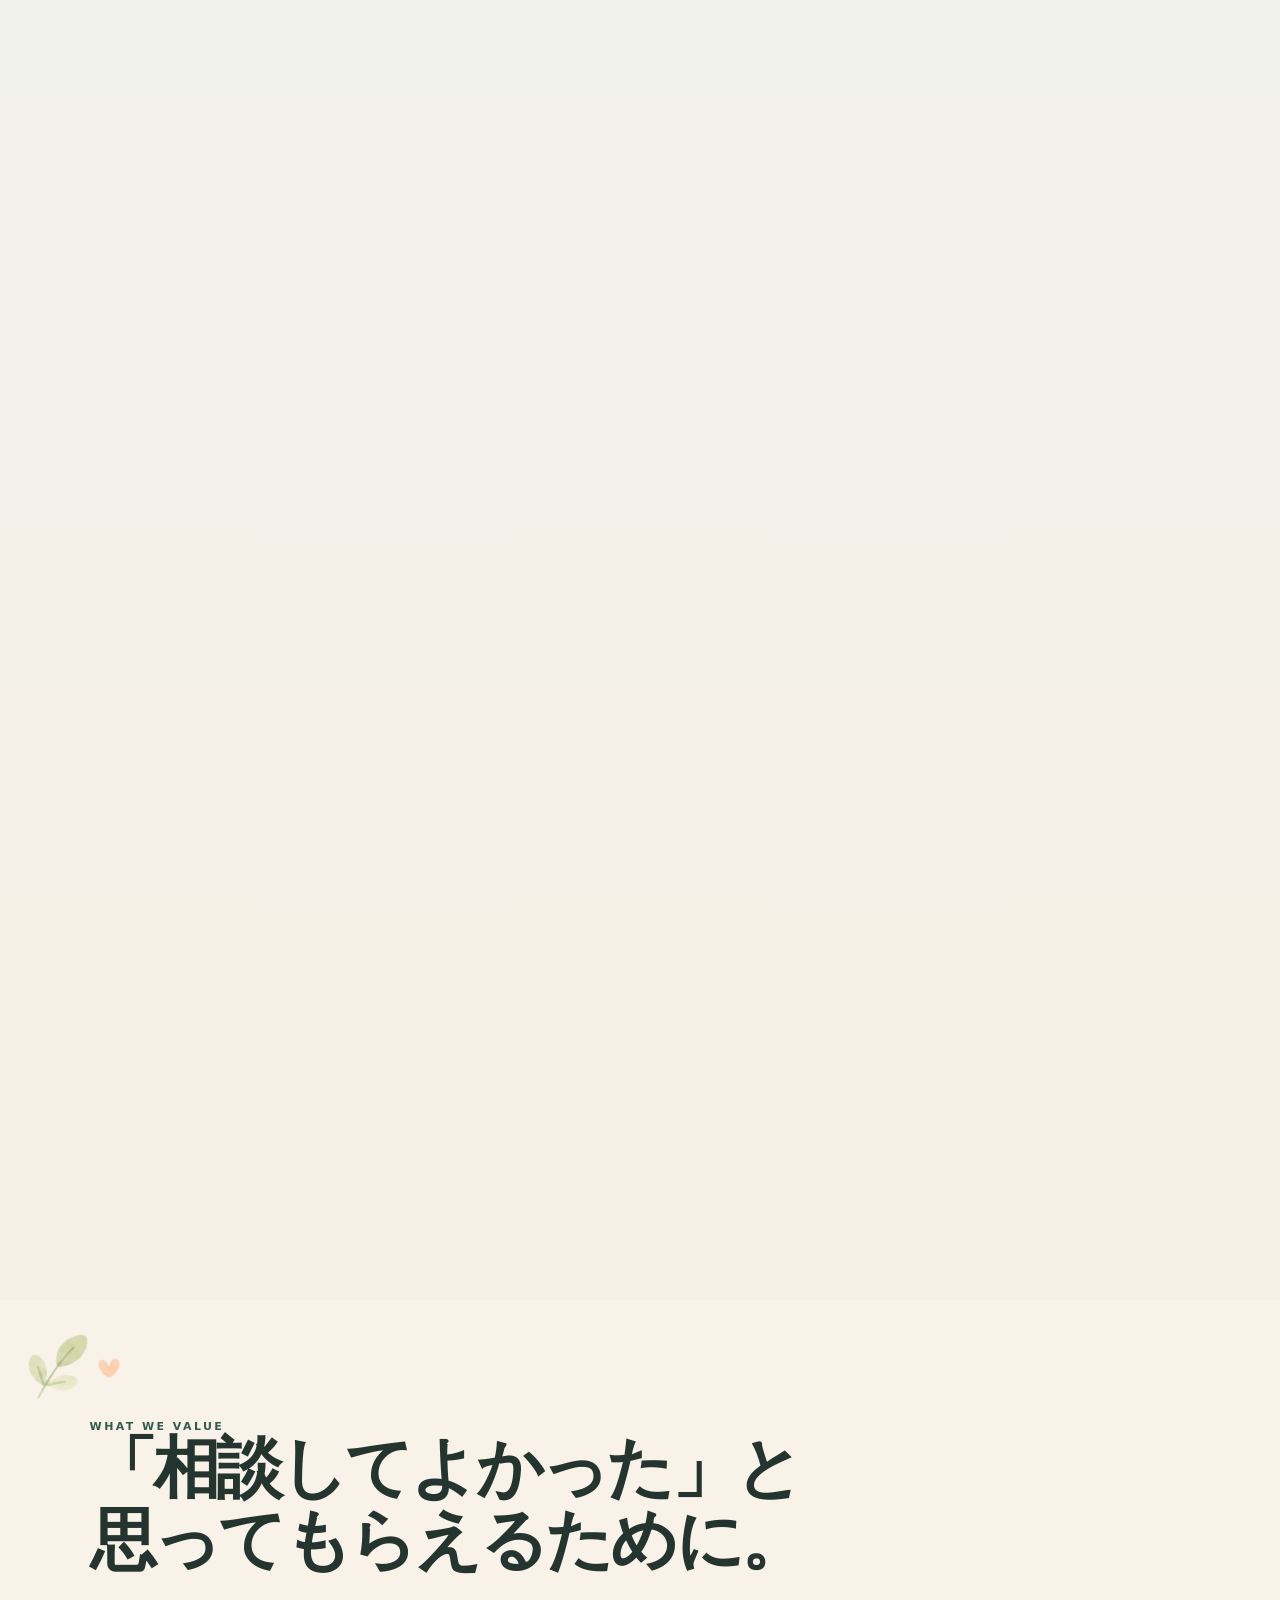
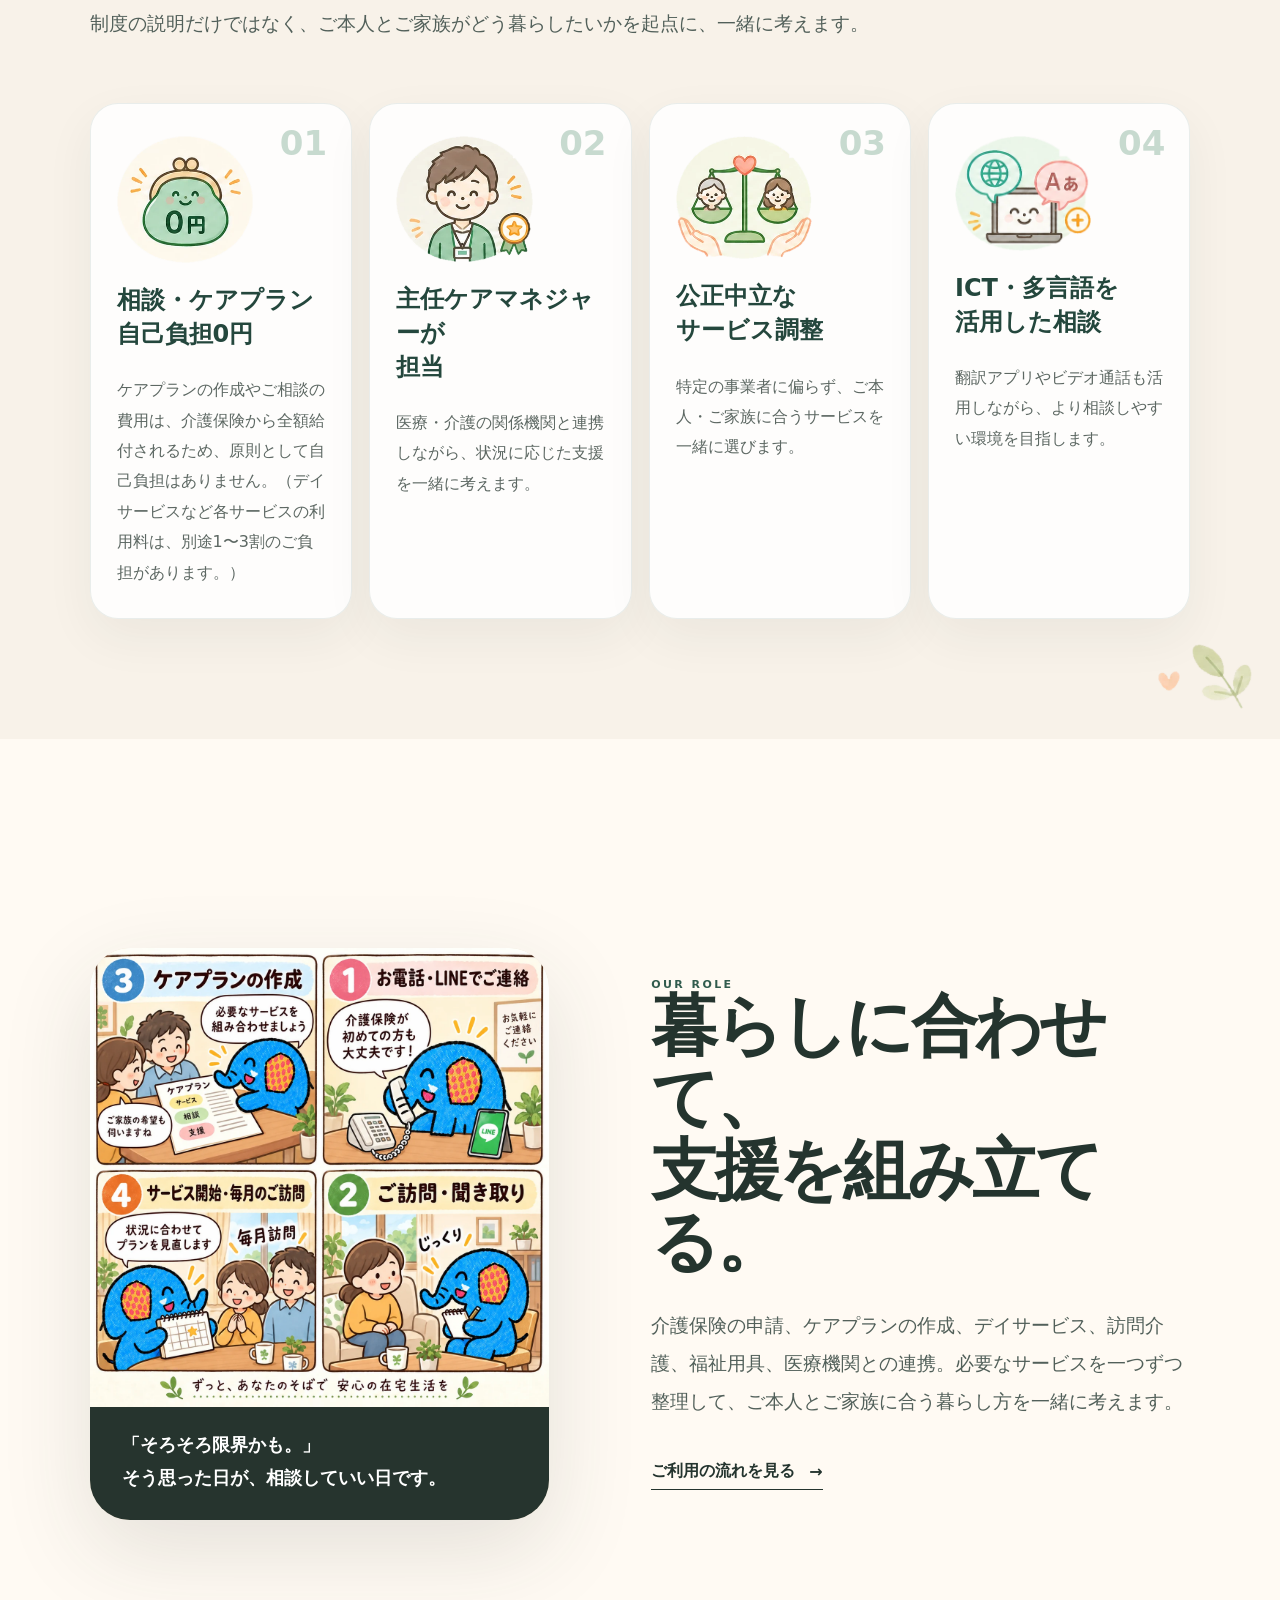
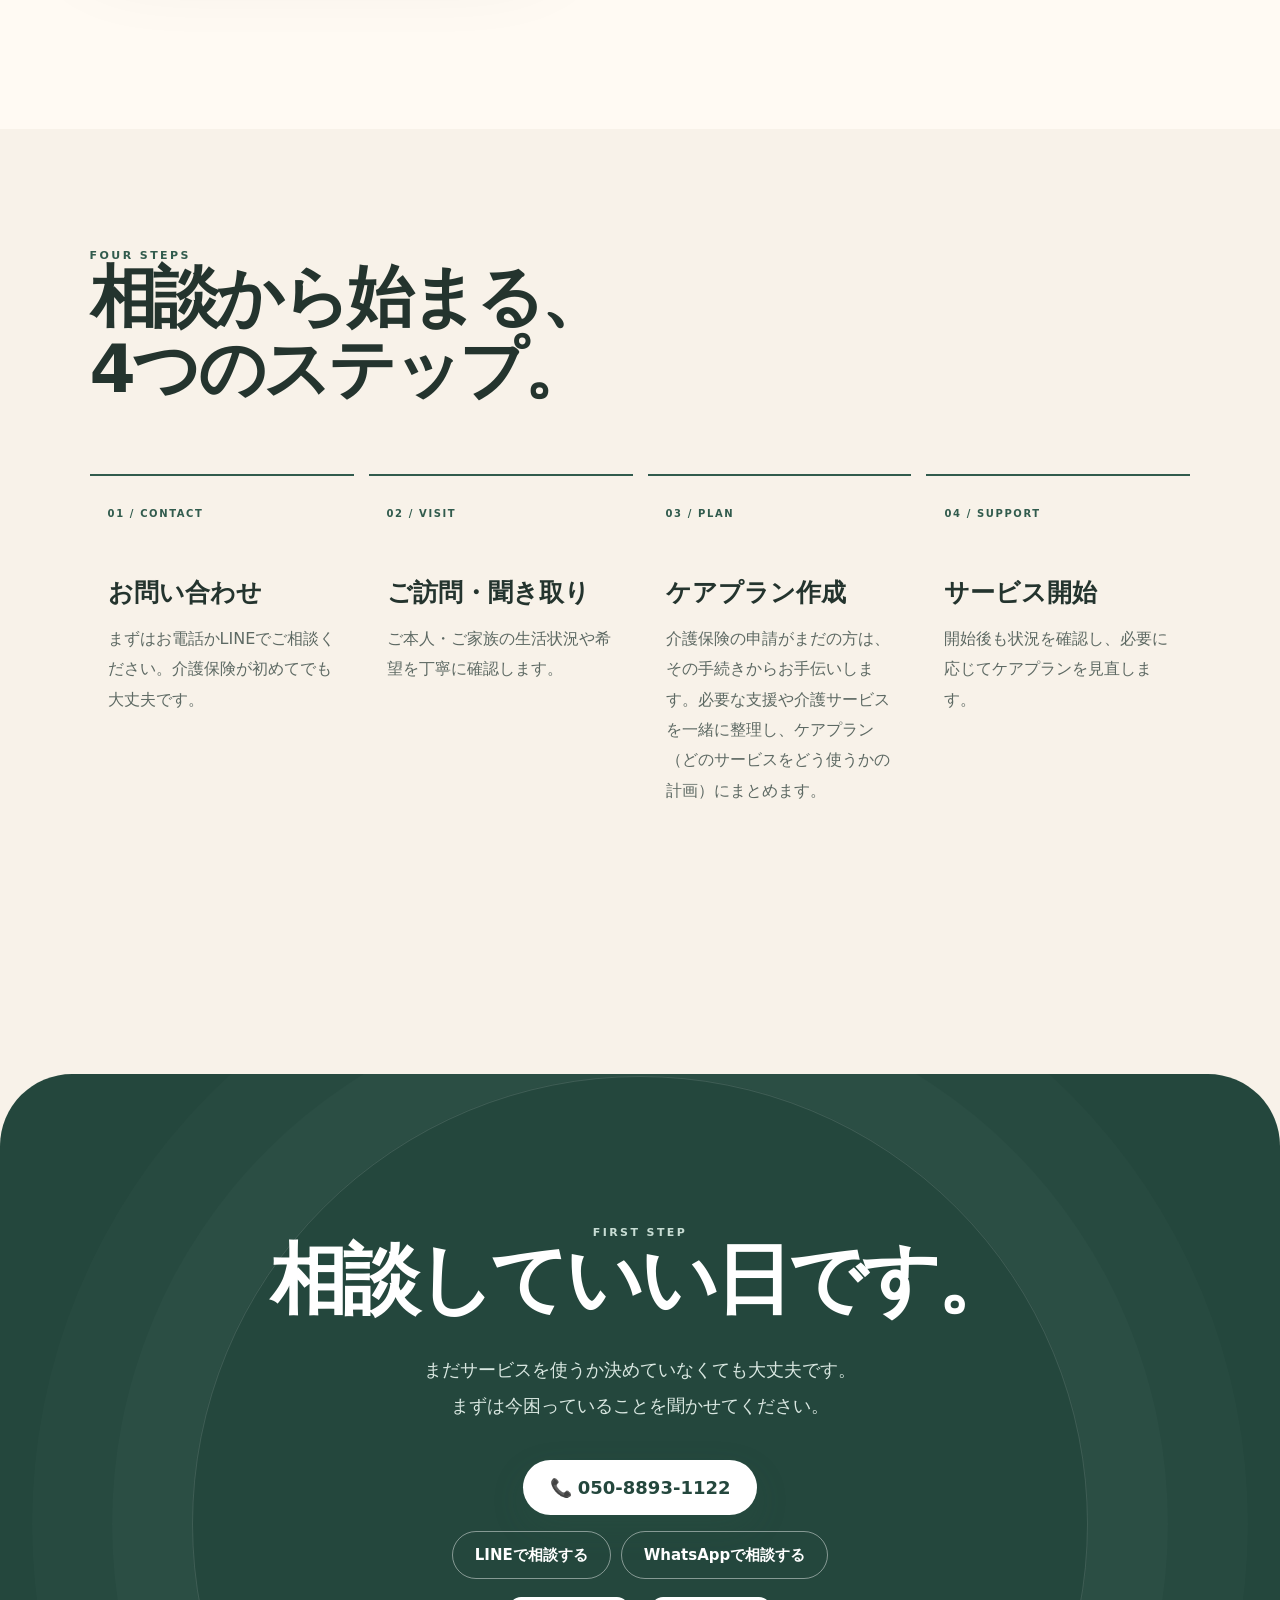
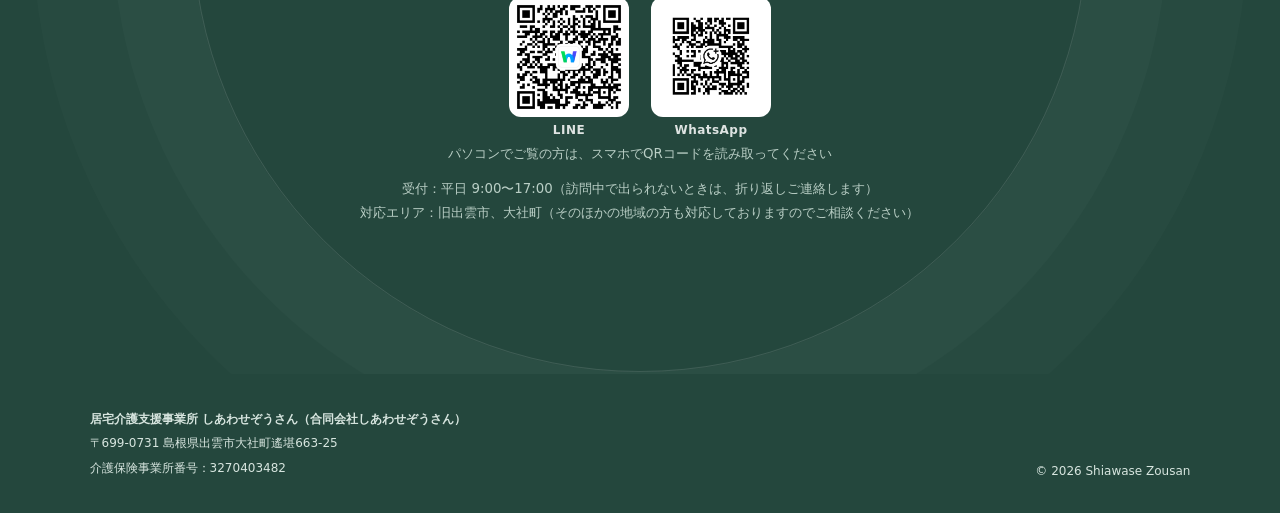
==== commit 326a2abe: "新HPへ切り替え（トップ・ガイド・事業所検索を新デザインに。共通CSS brand.css、青いゾウ、共有画像 og.png、相談欄のQR。早見表・robots・sitemap は据え置き。旧 flo" ====
--- a/index.html
+++ b/index.html
@@ -1,1041 +1,257 @@
 <!DOCTYPE html>
 <html lang="ja">
 <head>
-<meta charset="UTF-8">
-<meta name="viewport" content="width=device-width, initial-scale=1.0">
-<title>【公式】しあわせぞうさん｜出雲市・大社町の居宅介護支援事業所</title>
-<meta name="description" content="【公式】居宅介護支援事業所「しあわせぞうさん」（島根県出雲市大社町）。主任ケアマネジャーが介護のご相談・ケアプラン作成を自己負担0円でお手伝い。LINE・WhatsApp・多言語（English / Português）対応。">
-<meta name="google-site-verification" content="3sEpeiVj2z-VmNhbQyXMXJqc86LtkkU1R68NKRKZLaQ" />
-<link rel="canonical" href="https://onikusannn-stack.github.io/shiawasezousan/">
-<link rel="icon" href="favicon.ico" sizes="any">
-<link rel="icon" type="image/svg+xml" href="images/favicon.svg">
-<link rel="icon" type="image/png" sizes="32x32" href="images/favicon32.png">
-<link rel="icon" type="image/png" sizes="192x192" href="images/icon192.png">
-<link rel="apple-touch-icon" href="images/apple_icon.png">
-<meta property="og:type" content="website">
-<meta property="og:site_name" content="しあわせぞうさん（居宅介護支援事業所）">
-<meta property="og:title" content="【公式】しあわせぞうさん｜出雲市・大社町の居宅介護支援事業所">
-<meta property="og:description" content="主任ケアマネジャーが介護のご相談・ケアプラン作成を自己負担0円でお手伝い。LINE・WhatsApp・多言語対応。">
-<meta property="og:url" content="https://onikusannn-stack.github.io/shiawasezousan/">
-<meta property="og:image" content="https://onikusannn-stack.github.io/shiawasezousan/images/zou_art.jpg">
-<meta property="og:locale" content="ja_JP">
-<meta name="twitter:card" content="summary_large_image">
-<script type="application/ld+json">
-{
-  "@context": "https://schema.org",
-  "@type": "LocalBusiness",
-  "name": "居宅介護支援事業所 しあわせぞうさん",
-  "alternateName": "しあわせぞうさん",
-  "description": "島根県出雲市の居宅介護支援事業所。主任介護支援専門員が介護のご相談・ケアプラン作成を自己負担0円で行います。LINE・WhatsApp・翻訳ソフトによる多言語対応。",
-  "url": "https://onikusannn-stack.github.io/shiawasezousan/",
-  "image": "https://onikusannn-stack.github.io/shiawasezousan/images/zou_art.jpg",
-  "logo": "https://onikusannn-stack.github.io/shiawasezousan/images/icon192.png",
-  "telephone": "+81-50-8893-1122",
-  "faxNumber": "+81-50-1799-0234",
-  "address": {
-    "@type": "PostalAddress",
-    "postalCode": "699-0731",
-    "addressRegion": "島根県",
-    "addressLocality": "出雲市",
-    "streetAddress": "大社町遙堪663-25",
-    "addressCountry": "JP"
-  },
-  "geo": { "@type": "GeoCoordinates", "latitude": 35.3884562, "longitude": 132.7232564 },
-  "openingHoursSpecification": {
-    "@type": "OpeningHoursSpecification",
-    "dayOfWeek": ["Monday", "Tuesday", "Wednesday", "Thursday", "Friday"],
-    "opens": "09:00",
-    "closes": "17:00"
-  },
-  "areaServed": "島根県出雲市",
-  "priceRange": "ご相談・ケアプラン作成は自己負担0円",
-  "parentOrganization": { "@type": "Organization", "name": "合同会社しあわせぞうさん" },
-  "knowsLanguage": ["ja", "en", "pt"]
-}
-</script>
-<link rel="preconnect" href="https://fonts.googleapis.com">
-<link rel="preconnect" href="https://fonts.gstatic.com" crossorigin>
-<link href="https://fonts.googleapis.com/css2?family=Zen+Maru+Gothic:wght@400;500;700&display=swap" rel="stylesheet">
-<style>
-  :root {
-    --main: #2e8b6f;      /* やさしい緑 */
-    --main-dark: #1f6b54;
-    --accent: #f4a83c;    /* あたたかいオレンジ */
-    --bg: #fdfaf4;
-    --text: #333333;
-    --muted: #666666;
+  <meta charset="UTF-8" />
+  <meta name="viewport" content="width=device-width, initial-scale=1.0" />
+  <title>【公式】しあわせぞうさん｜出雲市・大社町の居宅介護支援事業所</title>
+  <meta name="description" content="島根県出雲市（大社町）の居宅介護支援事業所 しあわせぞうさん。ケアマネジャーがケアプランの作成とご相談をお手伝いします。介護のこと、何から始めればいいか分からない段階からご相談ください。" />
+  <link rel="canonical" href="https://onikusannn-stack.github.io/shiawasezousan/" />
+  <meta property="og:type" content="website" />
+  <meta property="og:site_name" content="しあわせぞうさん（居宅介護支援事業所）" />
+  <meta property="og:title" content="しあわせぞうさん｜出雲市・大社町の居宅介護支援事業所" />
+  <meta property="og:description" content="暮らしのそばを、いっしょに歩く。介護のこと、何から始めればいいか分からない段階からご相談ください。出雲市のケアマネジャーがケアプランの作成とご相談をお手伝いします。" />
+  <meta property="og:url" content="https://onikusannn-stack.github.io/shiawasezousan/" />
+  <meta property="og:image" content="https://onikusannn-stack.github.io/shiawasezousan/images/og.png" />
+  <meta property="og:image:width" content="1200" />
+  <meta property="og:image:height" content="630" />
+  <meta property="og:locale" content="ja_JP" />
+  <meta name="twitter:card" content="summary_large_image" />
+  <script type="application/ld+json">
+  {
+    "@context": "https://schema.org",
+    "@type": "LocalBusiness",
+    "name": "居宅介護支援事業所 しあわせぞうさん",
+    "alternateName": "しあわせぞうさん",
+    "description": "島根県出雲市の居宅介護支援事業所。主任介護支援専門員が介護のご相談・ケアプラン作成を自己負担0円で行います。LINE・WhatsApp・翻訳ソフトによる多言語対応。",
+    "url": "https://onikusannn-stack.github.io/shiawasezousan/",
+    "image": "https://onikusannn-stack.github.io/shiawasezousan/images/og.png",
+    "logo": "https://onikusannn-stack.github.io/shiawasezousan/images/icon192.png",
+    "telephone": "+81-50-8893-1122",
+    "faxNumber": "+81-50-1799-0234",
+    "address": {
+      "@type": "PostalAddress",
+      "postalCode": "699-0731",
+      "addressRegion": "島根県",
+      "addressLocality": "出雲市",
+      "streetAddress": "大社町遙堪663-25",
+      "addressCountry": "JP"
+    },
+    "geo": { "@type": "GeoCoordinates", "latitude": 35.3884562, "longitude": 132.7232564 },
+    "openingHoursSpecification": {
+      "@type": "OpeningHoursSpecification",
+      "dayOfWeek": ["Monday", "Tuesday", "Wednesday", "Thursday", "Friday"],
+      "opens": "09:00",
+      "closes": "17:00"
+    },
+    "areaServed": "島根県出雲市",
+    "priceRange": "ご相談・ケアプラン作成は自己負担0円",
+    "parentOrganization": { "@type": "Organization", "name": "合同会社しあわせぞうさん" },
+    "knowsLanguage": ["ja", "en", "pt"]
   }
-  * { margin: 0; padding: 0; box-sizing: border-box; }
-  html { scroll-behavior: smooth; scroll-padding-top: 80px; }
-  body {
-    font-family: "Zen Maru Gothic", "Hiragino Kaku Gothic ProN", "Yu Gothic", "Meiryo", sans-serif;
-    color: var(--text);
-    background: var(--bg);
-    line-height: 1.9;
-    font-size: 16px;
-    letter-spacing: 0.02em;
-  }
-
-  /* ===== ヘッダー ===== */
-  header {
-    position: sticky;
-    top: 0;
-    z-index: 100;
-    background: rgba(255,255,255,0.92);
-    backdrop-filter: blur(8px);
-    -webkit-backdrop-filter: blur(8px);
-    box-shadow: 0 2px 6px rgba(0,0,0,0.08);
-  }
-  .header-inner {
-    max-width: 1000px;
-    margin: 0 auto;
-    padding: 10px 16px;
-    display: flex;
-    flex-wrap: wrap;
-    align-items: center;
-    justify-content: space-between;
-    gap: 8px;
-  }
-  .logo {
-    font-size: 1.25rem;
-    font-weight: bold;
-    color: var(--main-dark);
-    text-decoration: none;
-  }
-  .logo small {
-    display: block;
-    font-size: 0.7rem;
-    font-weight: normal;
-    color: var(--muted);
-  }
-  .lang-switch {
-    display: flex;
-    gap: 6px;
-    order: 2;
-  }
-  .lang-switch button {
-    border: 1px solid var(--main);
-    background: #ffffff;
-    color: var(--main-dark);
-    border-radius: 999px;
-    padding: 3px 12px;
-    font-size: 0.78rem;
-    cursor: pointer;
-  }
-  .lang-switch button.active {
-    background: var(--main);
-    color: #ffffff;
-    font-weight: bold;
-  }
-  nav { order: 3; width: 100%; }
-  nav ul {
-    display: flex;
-    flex-wrap: wrap;
-    gap: 4px 14px;
-    list-style: none;
-  }
-  nav a {
-    color: var(--text);
-    text-decoration: none;
-    font-size: 0.85rem;
-    padding: 4px 2px;
-  }
-  nav a:hover { color: var(--main); }
-  @media (min-width: 800px) {
-    nav { width: auto; }
-  }
-
-  /* ===== ヒーロー ===== */
-  .hero {
-    background: linear-gradient(160deg, #e8f5ef 0%, #fdf3e0 100%);
-    text-align: center;
-    padding: 40px 16px 48px;
-  }
-  .hero .zou { margin-bottom: 4px; }
-  .hero .zou img {
-    width: 250px;
-    max-width: 80%;
-    border: 8px solid #ffffff;
-    border-radius: 8px;
-    box-shadow: 0 4px 14px rgba(0,0,0,0.15);
-    transform: rotate(-2deg);
-    animation: zouFloat 6s ease-in-out infinite;
-  }
-  @keyframes zouFloat {
-    0%, 100% { transform: rotate(-2deg) translateY(0); }
-    50%      { transform: rotate(-2deg) translateY(-9px); }
-  }
-  .zou-caption {
-    font-size: 0.8rem;
-    color: var(--muted);
-    margin: 12px 0 4px;
-  }
-  .name-origin {
-    max-width: 560px;
-    margin: 0 auto 24px;
-    background: #ffffff;
-    border-radius: 12px;
-    padding: 14px 20px;
-    font-size: 0.9rem;
-    color: var(--muted);
-    box-shadow: 0 2px 8px rgba(0,0,0,0.06);
-  }
-  .name-origin strong { color: var(--accent); }
-  .hero h1 {
-    font-size: 1.6rem;
-    color: var(--main-dark);
-    margin: 12px 0;
-    line-height: 1.5;
-  }
-  .hero p.lead {
-    max-width: 600px;
-    margin: 0 auto 24px;
-    color: var(--muted);
-  }
-  /*
-    ▼ 写真を追加するときは、下の1行のコメントを外して
-      images フォルダに hero.jpg（半角英数字名）を入れてください
-  <img src="images/hero.jpg" alt="事業所の写真" style="max-width:90%;border-radius:12px;margin-bottom:20px;">
-  */
-  .cta-buttons {
-    display: flex;
-    flex-wrap: wrap;
-    justify-content: center;
-    gap: 12px;
-  }
-  .btn {
-    display: inline-block;
-    padding: 14px 28px;
-    border-radius: 999px;
-    text-decoration: none;
-    font-weight: bold;
-    font-size: 1.05rem;
-  }
-  .btn-tel {
-    background: var(--accent);
-    color: #ffffff;
-    box-shadow: 0 3px 8px rgba(244,168,60,0.4);
-  }
-  .btn-line {
-    background: #ffffff;
-    color: var(--main-dark);
-    border: 2px solid var(--main);
-  }
-  .btn {
-    transition: transform 0.25s ease, box-shadow 0.25s ease;
-  }
-  .btn:hover {
-    transform: translateY(-3px);
-    box-shadow: 0 6px 16px rgba(0,0,0,0.18);
-  }
-  .hero .note { font-size: 0.85rem; margin-top: 10px; }
-
-  /* ===== 誘導バナー（ガイド・事業所検索） ===== */
-  .hero-banners {
-    display: flex;
-    flex-wrap: wrap;
-    justify-content: center;
-    gap: 14px;
-    max-width: 1000px;
-    margin: 28px auto 0;
-    padding: 0 4px;
-  }
-  .guide-banner {
-    display: flex;
-    align-items: center;
-    gap: 14px;
-    flex: 1 1 340px;
-    max-width: 480px;
-    background: #ffffff;
-    border: 2px solid var(--accent);
-    border-radius: 16px;
-    padding: 16px 20px;
-    text-decoration: none;
-    color: var(--text);
-    text-align: left;
-    box-shadow: 0 4px 14px rgba(244,168,60,0.25);
-    transition: transform 0.25s ease, box-shadow 0.25s ease;
-  }
-  .guide-banner.jig {
-    border-color: var(--main);
-    box-shadow: 0 4px 14px rgba(46,139,111,0.25);
-  }
-  .guide-banner.jig .gb-arrow { background: var(--main); }
-  .guide-banner.jig:hover { box-shadow: 0 8px 20px rgba(46,139,111,0.35); }
-  .guide-banner:hover {
-    transform: translateY(-3px);
-    box-shadow: 0 8px 20px rgba(244,168,60,0.35);
-  }
-  .guide-banner .gb-icon { font-size: 2rem; }
-  .guide-banner strong {
-    display: block;
-    color: var(--main-dark);
-    font-size: 1.05rem;
-    line-height: 1.5;
-  }
-  .guide-banner .gb-sub {
-    font-size: 0.83rem;
-    color: var(--muted);
-  }
-  .guide-banner .gb-arrow {
-    margin-left: auto;
-    background: var(--accent);
-    color: #ffffff;
-    border-radius: 50%;
-    width: 36px;
-    height: 36px;
-    flex-shrink: 0;
-    display: flex;
-    align-items: center;
-    justify-content: center;
-    font-weight: bold;
-  }
-
-  /* ===== 共通セクション ===== */
-  section { padding: 64px 16px; }
-  .inner { max-width: 1000px; margin: 0 auto; }
-  h2 {
-    text-align: center;
-    color: var(--main-dark);
-    font-size: 1.5rem;
-    margin-bottom: 8px;
-  }
-  .h2-sub {
-    text-align: center;
-    color: var(--accent);
-    font-size: 0.8rem;
-    letter-spacing: 2px;
-    margin-bottom: 32px;
-  }
-
-  /* ===== 特徴カード ===== */
-  .cards {
-    display: grid;
-    grid-template-columns: repeat(2, 1fr);
-    gap: 20px;
-  }
-  .card {
-    background: #ffffff;
-    border-radius: 14px;
-    padding: 26px 22px;
-    box-shadow: 0 2px 10px rgba(0,0,0,0.06);
-    text-align: center;
-    transition: transform 0.3s ease, box-shadow 0.3s ease;
-  }
-  .card:hover {
-    transform: translateY(-5px);
-    box-shadow: 0 10px 24px rgba(0,0,0,0.10);
-  }
-  .card .icon { font-size: 2.2rem; }
-  .card h3 {
-    color: var(--main-dark);
-    font-size: 1.1rem;
-    margin: 10px 0;
-  }
-  .card p { font-size: 0.92rem; color: var(--muted); text-align: left; }
-  .zero {
-    color: var(--accent);
-    font-size: 1.3rem;
-    font-weight: bold;
-  }
-
-  /* ===== サービス案内 ===== */
-  .service { background: #ffffff; }
-  .service-box {
-    background: var(--bg);
-    border-radius: 14px;
-    padding: 26px 22px;
-    margin-top: 8px;
-  }
-  .service-box ul { padding-left: 1.3em; margin-top: 10px; }
-  .service-box li { margin-bottom: 6px; }
-
-  /* ===== ご利用の流れ（4コマ漫画） ===== */
-  .flow-manga {
-    max-width: 640px;
-    margin: 0 auto 30px;
-  }
-  .flow-manga img {
-    display: block;
-    width: 100%;
-    border-radius: 14px;
-    box-shadow: 0 4px 16px rgba(0,0,0,0.13);
-  }
-  .steps {
-    counter-reset: step;
-    max-width: 640px;
-    margin: 0 auto;
-    display: grid;
-    grid-template-columns: 1fr;
-    gap: 16px;
-  }
-  @media (min-width: 800px) {
-    .steps { max-width: 860px; grid-template-columns: repeat(2, 1fr); }
-  }
-  .step {
-    background: #ffffff;
-    border-radius: 14px;
-    padding: 20px 20px 20px 66px;
-    position: relative;
-    box-shadow: 0 2px 10px rgba(0,0,0,0.06);
-  }
-  .step::before {
-    counter-increment: step;
-    content: counter(step);
-    position: absolute;
-    left: 18px;
-    top: 20px;
-    width: 34px;
-    height: 34px;
-    border-radius: 50%;
-    background: var(--main);
-    color: #ffffff;
-    font-weight: bold;
-    display: flex;
-    align-items: center;
-    justify-content: center;
-    z-index: 1;
-  }
-  .step h3 { font-size: 1.05rem; color: var(--main-dark); margin-bottom: 4px; }
-  .step p { font-size: 0.92rem; color: var(--muted); }
-
-  /* ===== 事業所概要 ===== */
-  .about { background: #ffffff; }
-  .about table {
-    width: 100%;
-    max-width: 720px;
-    margin: 0 auto;
-    border-collapse: collapse;
-  }
-  .about th, .about td {
-    border-bottom: 1px solid #e5e0d5;
-    padding: 14px 10px;
-    text-align: left;
-    vertical-align: top;
-    font-size: 0.95rem;
-  }
-  .about th {
-    color: var(--main-dark);
-    white-space: nowrap;
-    width: 9em;
-    font-weight: bold;
-  }
-  /*
-    ▼ 管理者の写真を追加するときは、下のコメントを外して
-      images フォルダに ishizaki.jpg を入れてください
-  <div style="text-align:center;margin:24px 0;">
-    <img src="images/ishizaki.jpg" alt="管理者 石﨑仁久" style="width:160px;border-radius:50%;">
-    <p style="font-size:0.9rem;color:#666;">管理者・主任介護支援専門員　石﨑仁久</p>
-  </div>
-  */
-
-  /* ===== 重要事項 ===== */
-  .docs-list {
-    max-width: 640px;
-    margin: 0 auto;
-    list-style: none;
-  }
-  .docs-list li {
-    background: #ffffff;
-    border-radius: 10px;
-    padding: 16px 20px;
-    margin-bottom: 12px;
-    box-shadow: 0 2px 8px rgba(0,0,0,0.05);
-    display: flex;
-    flex-wrap: wrap;
-    justify-content: space-between;
-    align-items: center;
-    gap: 8px;
-  }
-  .docs-list .status {
-    font-size: 0.8rem;
-    color: var(--muted);
-    background: #f0ece2;
-    border-radius: 999px;
-    padding: 3px 12px;
-  }
-  .docs-list a {
-    color: var(--main-dark);
-    font-weight: bold;
-  }
-  .docs-note {
-    max-width: 640px;
-    margin: 18px auto 0;
-    font-size: 0.85rem;
-    color: var(--muted);
-  }
-  .docs-note a { color: var(--main-dark); }
-  /*
-    ▼ PDFを掲載するときの書きかえ例（ファイル名は半角英数字で）:
-    <li><a href="docs/juyojiko.pdf">重要事項説明書（PDF）</a></li>
-    <li><a href="docs/unei_kitei.pdf">運営規程（PDF）</a></li>
-  */
-
-  /* ===== お問い合わせ ===== */
-  .contact { background: linear-gradient(160deg, #e8f5ef 0%, #fdf3e0 100%); text-align: center; }
-  .tel-big {
-    display: inline-block;
-    font-size: 1.9rem;
-    font-weight: bold;
-    color: var(--main-dark);
-    text-decoration: none;
-    margin: 8px 0;
-  }
-  .contact .hours { color: var(--muted); font-size: 0.95rem; margin-bottom: 18px; }
-  .contact .addr { font-size: 0.95rem; margin-top: 18px; }
-  .map-link {
-    display: inline-block;
-    margin-top: 8px;
-    color: var(--main-dark);
-    font-weight: bold;
-  }
-  .msg-boxes {
-    display: flex;
-    flex-wrap: wrap;
-    gap: 20px;
-    justify-content: center;
-    margin-top: 18px;
-  }
-  .msg-box {
-    background: #ffffff;
-    border-radius: 14px;
-    padding: 22px;
-    width: 300px;
-    box-shadow: 0 2px 10px rgba(0,0,0,0.08);
-  }
-  .msg-btn {
-    display: inline-block;
-    margin-top: 12px;
-    padding: 10px 22px;
-    border-radius: 999px;
-    color: #ffffff;
-    font-weight: bold;
-    font-size: 0.95rem;
-    text-decoration: none;
-  }
-  .msg-btn { transition: transform 0.25s ease, box-shadow 0.25s ease; }
-  .msg-btn:hover {
-    transform: translateY(-3px);
-    box-shadow: 0 6px 14px rgba(0,0,0,0.18);
-  }
-  .msg-btn-line { background: #06c755; }
-  .msg-btn-wa { background: #25d366; }
-
-  footer {
-    background: var(--main-dark);
-    color: #ffffff;
-    text-align: center;
-    padding: 24px 16px;
-    font-size: 0.8rem;
-    line-height: 1.9;
-  }
-
-  /* ===== ふわっと表示（スクロール連動） ===== */
-  .reveal {
-    opacity: 0;
-    transform: translateY(26px);
-    transition: opacity 0.7s ease, transform 0.7s ease;
-  }
-  .reveal.visible {
-    opacity: 1;
-    transform: none;
-  }
-  @media (prefers-reduced-motion: reduce) {
-    .reveal { opacity: 1; transform: none; transition: none; }
-    .hero .zou img { animation: none; }
-    html { scroll-behavior: auto; }
-  }
-
-  @media (min-width: 1000px) {
-    .cards { grid-template-columns: repeat(4, 1fr); }
-  }
-  /* ===== 各セクションの終わりに置く控えめなボタン ===== */
-  .sec-cta {
-    text-align: center;
-    margin-top: 30px;
-  }
-  .sec-cta a {
-    display: inline-block;
-    border: 2px solid var(--main);
-    color: var(--main-dark);
-    background: #ffffff;
-    border-radius: 999px;
-    padding: 10px 26px;
-    font-size: 0.92rem;
-    font-weight: bold;
-    text-decoration: none;
-    transition: background 0.2s, color 0.2s;
-  }
-  .sec-cta a:hover {
-    background: var(--main);
-    color: #ffffff;
-  }
-  /* 軽い入口であることを伝える一言（LINE・WhatsApp） */
-  .msg-note {
-    font-size: 0.85rem;
-    color: var(--muted);
-    margin-top: 6px;
-    line-height: 1.7;
-  }
-
-  @media (max-width: 600px) {
-    html { scroll-padding-top: 185px; }
-    .hero h1 { font-size: 1.3rem; }
-    .sec-cta a { font-size: 0.85rem; padding: 10px 18px; }
-    nav a { font-size: 0.78rem; }
-    .tel-big { font-size: 1.6rem; }
-    .cards { grid-template-columns: 1fr; }
-  }
-</style>
+  </script>
+  <link rel="preload" as="image" href="assets/images/zou_walk_01.webp" type="image/webp" />
+  <link rel="stylesheet" href="assets/css/brand.css" />
+  <link rel="stylesheet" href="assets/css/style.css" />
+  <script src="assets/js/i18n.js" defer></script>
+  <script src="assets/js/main.js" defer></script>
 </head>
 <body>
-
-<header>
-  <div class="header-inner">
-    <a href="#" class="logo">🐘 しあわせぞうさん<small data-i18n="logo_sub">居宅介護支援事業所（島根県出雲市）</small></a>
-    <div class="lang-switch" aria-label="Language">
-      <button type="button" data-lang="ja">日本語</button>
-      <button type="button" data-lang="en">English</button>
-      <button type="button" data-lang="pt">Português</button>
+  <div id="progress" aria-hidden="true"></div>
+
+  <header class="site-header" id="siteHeader">
+    <a href="#top" class="logo"><span class="logo-mark">🐘</span><span data-i18n="logo_name">しあわせぞうさん</span></a>
+    <nav aria-label="メインナビゲーション">
+      <a class="nav-ext" href="guide/" data-i18n="nav_guide">介護ガイド</a>
+      <a class="nav-ext" href="jigyosho/" data-i18n="nav_jigyosho">事業所をさがす</a>
+      <a class="nav-inpage" href="#journey" data-i18n="nav_about">私たちについて</a>
+      <a class="nav-inpage" href="#features" data-i18n="nav_features">特徴</a>
+      <a class="nav-inpage" href="#story" data-i18n="nav_role">私たちの役割</a>
+      <a class="nav-inpage" href="#flow" data-i18n="nav_flow">ご利用の流れ</a>
+    </nav>
+    <div class="header-actions">
+      <div class="lang-switch" aria-label="Language">
+        <button type="button" data-lang="ja" aria-label="日本語"><span class="ls-long">日本語</span><span class="ls-short">JA</span></button>
+        <button type="button" data-lang="en" aria-label="English"><span class="ls-long">English</span><span class="ls-short">EN</span></button>
+        <button type="button" data-lang="pt" aria-label="Português"><span class="ls-long">Português</span><span class="ls-short">PT</span></button>
+      </div>
+      <a href="#contact" class="header-cta" data-i18n="header_cta">相談する</a>
     </div>
-    <nav>
-      <ul>
-        <li><a href="guide/" data-i18n="nav_guide" style="color:var(--accent);font-weight:bold;">はじめての介護ガイド</a></li>
-        <li><a href="jigyosho/" data-i18n="nav_jigyosho" style="color:var(--main);font-weight:bold;">事業所をさがす</a></li>
-        <li><a href="#service" data-i18n="nav_service">サービス案内</a></li>
-        <li><a href="#flow" data-i18n="nav_flow">ご利用の流れ</a></li>
-        <li><a href="#about" data-i18n="nav_about">事業所概要</a></li>
-        <li><a href="#docs" data-i18n="nav_docs">重要事項</a></li>
-        <li><a href="#contact" data-i18n="nav_contact">お問い合わせ</a></li>
-      </ul>
-    </nav>
+  </header>
+
+  <!-- 6枚の歩行フレームをスクロール量に直接同期 -->
+  <div class="walker" id="walker" aria-hidden="true" data-walk-frames="6" data-frame-path="assets/images/zou_walk_{n}.webp">
+    <div class="walker-body">
+      <img class="walker-img" src="assets/images/zou_walk_01.webp" alt="" width="480" height="335" />
+    </div>
+    <div class="walker-shadow"></div>
   </div>
-</header>
-
-<div class="hero">
-  <div class="zou">
-    <img src="images/zou_art.jpg" alt="しあわせぞうさんのゾウの絵">
-  </div>
-  <h1 data-i18n="hero_h1">「そろそろ限界かも」と思った日が、<br>相談していい日です。</h1>
-  <p class="lead" data-i18n="hero_lead">「病院から退院と言われた」「物忘れが増えた」「仕事と介護で自分がもたない」——<br>
-  ご連絡をいただいた日から動きます。出雲市・大社町の主任ケアマネジャーが、要介護認定の申請からサービスの手配まで、ご家族の代わりに走ります。</p>
-  <div class="cta-buttons">
-    <a href="tel:050-8893-1122" class="btn btn-tel">📞 050-8893-1122</a>
-    <a href="#contact" class="btn btn-line" data-i18n="hero_line_btn">LINE・WhatsAppでもご相談OK</a>
-  </div>
-  <p class="note" data-i18n="hero_note">受付：平日 9:00〜17:00　※ご相談・ケアプラン作成の自己負担は0円です</p>
-  <div class="name-origin" data-i18n="name_origin">
-    <strong>「しあわせぞうさん」の名前の由来</strong><br>
-    ゾウが大好きな代表の想いと、みなさまの<strong>幸せを増産（ぞうさん）</strong>したいという願いを込めました。
-  </div>
-  <div class="hero-banners">
-    <a href="guide/" class="guide-banner">
-      <span class="gb-icon">📖</span>
-      <span>
-        <strong data-i18n="guide_b_title">親の介護、何から始めればいい？</strong>
-        <span class="gb-sub" data-i18n="guide_b_sub">まだ相談するか決めていない方へ。名前を伝えなくても読める、6つの状況別ガイドです</span>
-      </span>
-      <span class="gb-arrow">→</span>
-    </a>
-    <a href="jigyosho/" class="guide-banner jig">
-      <span class="gb-icon">🔍</span>
-      <span>
-        <strong data-i18n="jig_b_title">出雲市の介護事業所をさがす</strong>
-        <span class="gb-sub" data-i18n="jig_b_sub">デイサービスなど市内の約440か所を、種類とエリアで絞り込めます</span>
-      </span>
-      <span class="gb-arrow">→</span>
-    </a>
-  </div>
-</div>
-
-<section id="features">
-  <div class="inner">
-    <h2 data-i18n="features_h2">しあわせぞうさんの特徴</h2>
-    <p class="h2-sub">FEATURES</p>
-    <div class="cards">
-      <div class="card">
-        <div class="icon">💰</div>
-        <h3 data-i18n="card1_h">ご相談・ケアプラン作成は<br><span class="zero">自己負担0円</span></h3>
-        <p data-i18n="card1_p">居宅介護支援の費用は全額介護保険から給付されるため、ご利用者さまの自己負担はありません。安心してご相談ください。</p>
-      </div>
-      <div class="card">
-        <div class="icon">🎓</div>
-        <h3 data-i18n="card2_h">主任ケアマネジャーが担当</h3>
-        <p data-i18n="card2_p">管理者は上級資格である「主任介護支援専門員」。豊富な経験をもとに、医療・介護の関係機関と連携しながら最適なプランをご提案します。</p>
-      </div>
-      <div class="card">
-        <div class="icon">🤝</div>
-        <h3 data-i18n="card3_h">公正中立・LINE対応</h3>
-        <p data-i18n="card3_p">特定の事業者にかたよらない公正中立なケアプラン作成が方針です。お忙しいご家族のために、LINEでのご連絡にも対応しています。</p>
-      </div>
-      <div class="card">
-        <div class="icon">🌏</div>
-        <h3 data-i18n="card4_h">多言語対応可能</h3>
-        <p data-i18n="card4_p">翻訳ソフトを使って、日本語での会話が難しい方やご家族のご相談にも対応できます。WhatsAppでのご連絡もOK。外国籍の方もどうぞ安心してご連絡ください。</p>
-      </div>
-    </div>
-    <p class="sec-cta"><a href="#contact" data-i18n="cta_features">まずは聞いてみる（相談だけでも大丈夫です）</a></p>
-  </div>
-</section>
-
-<section id="service" class="service">
-  <div class="inner">
-    <h2 data-i18n="service_h2">サービス案内</h2>
-    <p class="h2-sub">SERVICE</p>
-    <div class="service-box">
-      <p data-i18n="service_intro"><strong>居宅介護支援（ケアマネジャー）とは？</strong><br>
-      介護が必要になった方が、住み慣れたご自宅で安心して暮らし続けられるように支援する仕事です。次のようなお手伝いをします。</p>
-      <ul>
-        <li data-i18n="service_li1">介護保険についてのご相談、要介護認定の申請代行</li>
-        <li data-i18n="service_li2">心身の状態やご希望に合わせたケアプラン（介護サービス計画）の作成</li>
-        <li data-i18n="service_li3">デイサービス・ヘルパー・福祉用具など、サービス事業者との連絡調整</li>
-        <li data-i18n="service_li4">毎月のご訪問による状況確認と、プランの見直し</li>
-        <li data-i18n="service_li5">入退院時の病院との連携、施設入所のご相談</li>
-        <li data-i18n="service_li6">翻訳ソフトを使用した多言語でのご相談（日本語が苦手な方もご安心ください）</li>
-      </ul>
-      <p style="margin-top:14px;" data-i18n="service_outro">「何から始めればいいか分からない」という段階のご相談も歓迎です。ご本人・ご家族の意思を尊重し、一緒に考えます。</p>
-    </div>
-    <p class="sec-cta"><a href="#contact" data-i18n="cta_service">うちの場合はどうか、聞いてみる</a></p>
-  </div>
-</section>
-
-<section id="flow">
-  <div class="inner">
-    <h2 data-i18n="flow_h2">ご利用の流れ</h2>
-    <p class="h2-sub">FLOW</p>
-    <div class="flow-manga">
-      <img src="images/flow_manga.jpg" alt="ご利用の流れの4コマ漫画：1.お電話・LINEでご連絡 2.ご訪問・聞き取り 3.ケアプランの作成 4.サービス開始・毎月のご訪問">
-    </div>
-    <div class="steps">
-      <div class="step">
-        <h3 data-i18n="step1_h">お問い合わせ</h3>
-        <p data-i18n="step1_p">お電話またはLINEでご連絡ください。介護保険が初めての方も大丈夫です。</p>
-      </div>
-      <div class="step">
-        <h3 data-i18n="step2_h">ご訪問・聞き取り</h3>
-        <p data-i18n="step2_p">ご自宅にお伺いし、お体の状態や生活のご様子、ご希望を丁寧にお聞きします。</p>
-      </div>
-      <div class="step">
-        <h3 data-i18n="step3_h">ケアプランの作成</h3>
-        <p data-i18n="step3_p">ご本人・ご家族と相談しながら、必要なサービスを組み合わせたプランを作成します。</p>
-      </div>
-      <div class="step">
-        <h3 data-i18n="step4_h">サービス開始・毎月のご訪問</h3>
-        <p data-i18n="step4_p">サービス開始後も毎月ご訪問し、状況の変化に合わせてプランを見直します。</p>
-      </div>
-    </div>
-    <p class="sec-cta"><a href="#contact" data-i18n="cta_flow">まずは1つめの「お問い合わせ」から</a></p>
-  </div>
-</section>
-
-<section id="about" class="about">
-  <div class="inner">
-    <h2 data-i18n="about_h2">事業所概要</h2>
-    <p class="h2-sub">ABOUT</p>
-    <table>
-      <tr><th data-i18n="about_th_name">事業所名</th><td data-i18n="about_td_name">居宅介護支援事業所 しあわせぞうさん</td></tr>
-      <tr><th data-i18n="about_th_corp">運営法人</th><td data-i18n="about_td_corp">合同会社しあわせぞうさん</td></tr>
-      <tr><th data-i18n="about_th_no">介護保険<br>事業所番号</th><td>3270403482</td></tr>
-      <tr><th data-i18n="about_th_addr">所在地</th><td data-i18n="about_td_addr">〒699-0731 島根県出雲市大社町遙堪663-25</td></tr>
-      <tr><th data-i18n="about_th_tel">電話</th><td><a href="tel:050-8893-1122" style="color:var(--main-dark);">050-8893-1122</a></td></tr>
-      <tr><th>FAX</th><td>050-1799-0234</td></tr>
-      <tr><th data-i18n="about_th_hours">営業時間</th><td data-i18n="about_td_hours">平日 9:00〜17:00（土・日・祝日はお休み）</td></tr>
-      <tr><th data-i18n="about_th_area">サービス<br>提供地域</th><td data-i18n="about_td_area">出雲市（旧出雲市）、大社町　※その他の地域も提供実績があります。ご相談ください</td></tr>
-      <tr><th data-i18n="about_th_mgr">管理者</th><td data-i18n="about_td_mgr">石﨑 仁久（主任介護支援専門員）</td></tr>
-    </table>
-    <p class="sec-cta"><a href="#contact" data-i18n="cta_about">お近くか分からない方も、ご相談ください</a></p>
-  </div>
-</section>
-
-<section id="docs">
-  <div class="inner">
-    <h2 data-i18n="docs_h2">重要事項説明書・運営規程</h2>
-    <p class="h2-sub">DOCUMENTS</p>
-    <ul class="docs-list">
-      <li><span data-i18n="docs_item1">重要事項説明書</span><span class="status" data-i18n="docs_status1">準備中（近日掲載）</span></li>
-      <li><span data-i18n="docs_item2">運営規程</span><span class="status" data-i18n="docs_status2">準備中（近日掲載）</span></li>
-    </ul>
-    <p class="docs-note"><span data-i18n="docs_note">当事業所の詳しい情報は、厚生労働省「介護サービス情報公表システム」でもご覧いただけます。</span><br>
-    → <a href="https://www.kaigokensaku.mhlw.go.jp/32/index.php?action_kouhyou_detail_023_kihon=true&amp;JigyosyoCd=3270403482-00&amp;ServiceCd=430" target="_blank" rel="noopener" data-i18n="docs_link">介護サービス情報公表システム（しあわせぞうさんのページ）</a></p>
-  </div>
-</section>
-
-<section id="contact" class="contact">
-  <div class="inner">
-    <h2 data-i18n="contact_h2">お問い合わせ</h2>
-    <p class="h2-sub">CONTACT</p>
-    <p data-i18n="contact_intro">介護のお悩み、お気軽にご相談ください。</p>
-    <a href="tel:050-8893-1122" class="tel-big">📞 050-8893-1122</a>
-    <p class="hours" data-i18n="contact_hours">受付時間：平日 9:00〜17:00　／　FAX：050-1799-0234</p>
-    <div class="msg-boxes">
-      <div class="msg-box">
-        <p style="font-weight:bold;color:#06c755;" data-i18n="line_title">LINEでのご相談はこちら</p>
-        <img src="images/line_qr.png" alt="LINE QR code" style="width:200px;max-width:100%;margin:10px 0;">
-        <p style="font-size:0.85rem;color:var(--muted);" data-i18n="line_scan">スマホのカメラまたはLINEアプリで<br>QRコードを読み取ってください</p>
-        <a href="https://works.do/R/ti/p/ishizakicorporation.hitoshi@works-459349" target="_blank" rel="noopener" class="msg-btn msg-btn-line" data-i18n="line_btn">タップして友だち追加</a>
-        <p class="msg-note" data-i18n="msg_note">「まだ申し込むか決めていない」という段階の質問だけでも大丈夫です。こちらから営業の連絡はしません。</p>
-      </div>
-      <div class="msg-box">
-        <p style="font-weight:bold;color:#25d366;" data-i18n="wa_title">WhatsAppでのご相談はこちら</p>
-        <img src="images/whatsapp_qr.png" alt="WhatsApp QR code" style="width:200px;max-width:100%;margin:10px 0;">
-        <p style="font-size:0.85rem;color:var(--muted);" data-i18n="wa_scan">スマホのカメラまたはWhatsAppアプリで<br>QRコードを読み取ってください</p>
-        <a href="https://wa.me/message/Q4KJPEWBH2D3F1" target="_blank" rel="noopener" class="msg-btn msg-btn-wa" data-i18n="wa_btn">タップしてチャットを開く</a>
-        <p class="msg-note" data-i18n="msg_note">「まだ申し込むか決めていない」という段階の質問だけでも大丈夫です。こちらから営業の連絡はしません。</p>
-      </div>
-    </div>
-    <p class="addr" data-i18n="contact_addr">〒699-0731 島根県出雲市大社町遙堪663-25</p>
-    <a class="map-link" href="https://www.google.com/maps/search/?api=1&amp;query=%E5%B3%B6%E6%A0%B9%E7%9C%8C%E5%87%BA%E9%9B%B2%E5%B8%82%E5%A4%A7%E7%A4%BE%E7%94%BA%E9%81%99%E5%A0%AA663-25" target="_blank" rel="noopener" data-i18n="contact_map">📍 Googleマップで地図を見る</a>
-  </div>
-</section>
-
-<footer>
-  <p><span data-i18n="footer_line1">居宅介護支援事業所 しあわせぞうさん（合同会社しあわせぞうさん）</span><br>
-  <span data-i18n="footer_line2">島根県出雲市大社町遙堪663-25　／　介護保険事業所番号：3270403482</span><br>
-  &copy; 2026 Shiawase Zousan LLC</p>
-</footer>
-
-<script>
-// ===== 言語切り替え（日本語はHTML本文がそのまま使われます） =====
-var TRANSLATIONS = {
-  en: {
-    _title: "Shiawase Zousan | Care Management Office in Izumo, Shimane (Care Manager)",
-    logo_sub: "Care Management Office (Izumo, Shimane)",
-    nav_guide: "First-time Care Guide (Japanese)",
-    nav_jigyosho: "Find Care Providers (Japanese)",
-    guide_b_title: "Caring for a parent — where do I start?",
-    guide_b_sub: "Not sure yet whether to contact us? Read first — no name needed. A guide to 6 common situations (in Japanese)",
-    jig_b_title: "Find care providers in Izumo",
-    jig_b_sub: "Browse local care providers by service type and area (in Japanese)",
-    nav_service: "Services",
-    nav_flow: "How It Works",
-    nav_about: "About Us",
-    nav_docs: "Documents",
-    nav_contact: "Contact",
-    hero_h1: "The day you think \"I can't keep this up\"<br>is the day to talk to us.",
-    hero_lead: "\"The hospital says it's time for discharge.\" \"The forgetfulness is getting worse.\" \"Work and caregiving are wearing me down.\"<br>We start working on it from the day you contact us. Our senior care manager in Izumo City and Taisha handles everything from the care-level certification application to arranging services, on your family's behalf.",
-    name_origin: "<strong>Why \"Shiawase Zousan\"?</strong><br>Our founder loves elephants (\"zou-san\" in Japanese). The name is also a play on words meaning <strong>\"producing more happiness\"</strong> (shiawase zousan).",
-    hero_line_btn: "We're also on LINE &amp; WhatsApp",
-    hero_note: "Office hours: weekdays 9:00–17:00. Consultations and care plans cost you nothing.",
-    features_h2: "Why Choose Us",
-    card1_h: "Consultations &amp; care plans<br><span class=\"zero\">Free of charge</span>",
-    card1_p: "Care management fees are fully covered by long-term care insurance, so there is no out-of-pocket cost for you. Feel free to reach out.",
-    card2_h: "Senior-certified care manager",
-    card2_p: "Our manager holds the advanced \"Chief Care Manager\" certification and works closely with medical and care providers to build the best plan for you.",
-    card3_h: "Fair, neutral &amp; on LINE",
-    card3_p: "We create care plans fairly and neutrally, never favoring specific providers. For busy families, we also communicate via LINE.",
-    card4_h: "Multilingual support",
-    card4_p: "Using translation tools, we can assist you and your family even if Japanese is difficult. You can also reach us on WhatsApp. Foreign residents are very welcome.",
-    service_h2: "Our Services",
-    service_intro: "<strong>What does a care manager do?</strong><br>We help people who need care continue living safely in the home they love. Here is what we can do for you:",
-    service_li1: "Consultations about long-term care insurance; we can apply for care-level certification on your behalf",
-    service_li2: "Care plans tailored to your health, lifestyle and wishes",
-    service_li3: "Coordination with day services, home helpers, welfare equipment providers and more",
-    service_li4: "Monthly home visits to check how things are going and adjust the plan",
-    service_li5: "Support during hospital admission and discharge, and advice on care facilities",
-    service_li6: "Multilingual consultations using translation tools — don't worry if Japanese is difficult",
-    service_outro: "Not sure where to start? That is completely fine — we will think it through together, always respecting your and your family's wishes.",
-    flow_h2: "How It Works",
-    step1_h: "Contact us",
-    step1_p: "Call us or message us on LINE. First time dealing with care insurance? No problem.",
-    step2_h: "Home visit &amp; interview",
-    step2_p: "We visit your home and listen carefully about health, daily life and your wishes.",
-    step3_h: "Creating your care plan",
-    step3_p: "Together with you and your family, we build a plan combining the services you need.",
-    step4_h: "Services begin + monthly visits",
-    step4_p: "After services start, we visit every month and adjust the plan as things change.",
-    about_h2: "About Us",
-    about_th_name: "Office name",
-    about_td_name: "Shiawase Zousan Care Management Office",
-    about_th_corp: "Company",
-    about_td_corp: "Shiawase Zousan LLC",
-    about_th_no: "Care insurance<br>office number",
-    about_th_addr: "Address",
-    about_td_addr: "663-25 Yokan, Taisha-cho, Izumo City, Shimane 699-0731, Japan",
-    about_th_tel: "Phone",
-    about_th_hours: "Office hours",
-    about_td_hours: "Weekdays 9:00–17:00 (closed Sat, Sun &amp; holidays)",
-    about_th_area: "Service area",
-    about_td_area: "Izumo City (former Izumo area) and Taisha. We also have experience serving other areas — please ask.",
-    about_th_mgr: "Manager",
-    about_td_mgr: "Yoshihisa Ishizaki 石﨑仁久 (Chief Care Manager)",
-    docs_h2: "Important Documents",
-    docs_item1: "Important terms of service (Juyo Jiko Setsumeisho)",
-    docs_status1: "Coming soon",
-    docs_item2: "Operating rules (Unei Kitei)",
-    docs_status2: "Coming soon",
-    docs_note: "More details about our office are available on the official government database (Japanese):",
-    docs_link: "Long-Term Care Service Information System — our page",
-    contact_h2: "Contact",
-    contact_intro: "Worried about care for a family member? Contact us anytime.",
-    contact_hours: "Office hours: weekdays 9:00–17:00 / FAX: 050-1799-0234",
-    cta_features: "Ask us first — a question is enough",
-    cta_service: "Ask what this would look like for your family",
-    cta_flow: "Start with step 1: get in touch",
-    cta_about: "Not sure if you are in our area? Ask us anyway",
-    msg_note: "A question at the \"we haven't decided anything yet\" stage is perfectly fine. We will never send you sales messages.",
-    line_title: "Reach us on LINE",
-    line_scan: "Scan this QR code with your phone camera<br>or the LINE app",
-    wa_title: "Reach us on WhatsApp",
-    wa_scan: "Scan this QR code with your phone camera<br>or the WhatsApp app",
-    line_btn: "Tap to add us on LINE",
-    wa_btn: "Tap to chat on WhatsApp",
-    contact_addr: "663-25 Yokan, Taisha-cho, Izumo City, Shimane 699-0731, Japan",
-    contact_map: "📍 View on Google Maps",
-    footer_line1: "Shiawase Zousan Care Management Office (Shiawase Zousan LLC)",
-    footer_line2: "663-25 Yokan, Taisha-cho, Izumo, Shimane / Care insurance office no. 3270403482"
-  },
-  pt: {
-    _title: "Shiawase Zousan | Escritório de Gestão de Cuidados em Izumo, Shimane",
-    logo_sub: "Gestão de Cuidados de Idosos (Izumo, Shimane)",
-    nav_guide: "Guia para começar (em japonês)",
-    nav_jigyosho: "Buscar serviços de cuidados (em japonês)",
-    guide_b_title: "Cuidar de um familiar — por onde começar?",
-    guide_b_sub: "Ainda não decidiu se vai entrar em contato? Leia primeiro — sem precisar dizer seu nome. Guia com 6 situações comuns (em japonês)",
-    jig_b_title: "Buscar serviços de cuidados em Izumo",
-    jig_b_sub: "Estabelecimentos locais por tipo de serviço e região (em japonês)",
-    nav_service: "Serviços",
-    nav_flow: "Como Funciona",
-    nav_about: "Sobre Nós",
-    nav_docs: "Documentos",
-    nav_contact: "Contato",
-    hero_h1: "O dia em que você pensa \"não aguento mais\"<br>é o dia de falar conosco.",
-    hero_lead: "\"O hospital falou em alta.\" \"O esquecimento está piorando.\" \"Trabalho e cuidados estão me esgotando.\"<br>Começamos a agir a partir do dia em que você entra em contato. Nosso gestor de cuidados sênior em Izumo e Taisha cuida de tudo, da solicitação da avaliação de dependência (yōkaigo nintei) à organização dos serviços, no lugar da família.",
-    name_origin: "<strong>Por que \"Shiawase Zousan\"?</strong><br>Nosso fundador adora elefantes (\"zou-san\" em japonês). O nome também é um trocadilho que significa <strong>\"produzir mais felicidade\"</strong> (shiawase zousan).",
-    hero_line_btn: "Também atendemos pelo LINE e WhatsApp",
-    hero_note: "Horário: dias úteis, das 9h às 17h. Consultas e planos de cuidados sem custo para você.",
-    features_h2: "Nossos Diferenciais",
-    card1_h: "Consultas e planos de cuidados<br><span class=\"zero\">Custo zero</span>",
-    card1_p: "Os custos da gestão de cuidados são totalmente cobertos pelo seguro de cuidados de longa duração (kaigo hoken). Você não paga nada. Fale conosco sem compromisso.",
-    card2_h: "Gestor de cuidados sênior certificado",
-    card2_p: "Nosso responsável possui a certificação avançada de \"Gestor de Cuidados Chefe\" e trabalha em conjunto com médicos e prestadores de serviços para montar o melhor plano para você.",
-    card3_h: "Imparcial, neutro e no LINE",
-    card3_p: "Elaboramos os planos de forma imparcial e neutra, sem favorecer empresas específicas. Para famílias ocupadas, também atendemos pelo LINE.",
-    card4_h: "Atendimento multilíngue",
-    card4_p: "Com aplicativos de tradução, atendemos você e sua família mesmo que o japonês seja difícil. Você também pode falar conosco pelo WhatsApp. Estrangeiros são muito bem-vindos.",
-    service_h2: "Serviços",
-    service_intro: "<strong>O que faz um gestor de cuidados (care manager)?</strong><br>Ajudamos pessoas que precisam de cuidados a continuar vivendo com segurança na casa que amam. Veja como podemos ajudar:",
-    service_li1: "Consultas sobre o seguro de cuidados (kaigo hoken); fazemos a solicitação do nível de cuidado por você",
-    service_li2: "Planos de cuidados adaptados à sua saúde, rotina e desejos",
-    service_li3: "Coordenação com day service, cuidadores domiciliares, equipamentos de bem-estar e outros serviços",
-    service_li4: "Visitas mensais à sua casa para acompanhar e ajustar o plano",
-    service_li5: "Apoio em internações e altas hospitalares, e orientação sobre casas de repouso",
-    service_li6: "Consultas multilíngues com aplicativos de tradução — não se preocupe se o japonês for difícil",
-    service_outro: "Não sabe por onde começar? Tudo bem — pensamos juntos, sempre respeitando a vontade sua e da sua família.",
-    flow_h2: "Como Funciona",
-    step1_h: "Entre em contato",
-    step1_p: "Ligue ou mande mensagem pelo LINE. Primeira vez com o seguro de cuidados? Sem problema.",
-    step2_h: "Visita e conversa",
-    step2_p: "Visitamos sua casa e ouvimos com atenção sobre saúde, rotina diária e desejos.",
-    step3_h: "Elaboração do plano de cuidados",
-    step3_p: "Junto com você e sua família, montamos um plano combinando os serviços necessários.",
-    step4_h: "Início dos serviços + visitas mensais",
-    step4_p: "Depois do início, visitamos todo mês e ajustamos o plano conforme as mudanças.",
-    about_h2: "Sobre Nós",
-    about_th_name: "Nome",
-    about_td_name: "Shiawase Zousan — Escritório de Gestão de Cuidados",
-    about_th_corp: "Empresa",
-    about_td_corp: "Shiawase Zousan LLC",
-    about_th_no: "Nº de registro<br>(seguro de cuidados)",
-    about_th_addr: "Endereço",
-    about_td_addr: "663-25 Yokan, Taisha-cho, Izumo, Shimane 699-0731, Japão",
-    about_th_tel: "Telefone",
-    about_th_hours: "Horário",
-    about_td_hours: "Dias úteis, 9h–17h (fechado sáb., dom. e feriados)",
-    about_th_area: "Área de atendimento",
-    about_td_area: "Cidade de Izumo (área antiga) e Taisha. Também temos experiência em outras áreas — consulte-nos.",
-    about_th_mgr: "Responsável",
-    about_td_mgr: "Yoshihisa Ishizaki 石﨑仁久 (Gestor de Cuidados Chefe)",
-    docs_h2: "Documentos Importantes",
-    docs_item1: "Termo de informações importantes (Juyo Jiko Setsumeisho)",
-    docs_status1: "Em breve",
-    docs_item2: "Regulamento de funcionamento (Unei Kitei)",
-    docs_status2: "Em breve",
-    docs_note: "Mais informações sobre nosso escritório no banco de dados oficial do governo (em japonês):",
-    docs_link: "Sistema de Informações de Serviços de Cuidados — nossa página",
-    contact_h2: "Contato",
-    contact_intro: "Preocupado com o cuidado de um familiar? Fale conosco.",
-    contact_hours: "Horário: dias úteis, 9h–17h / FAX: 050-1799-0234",
-    cta_features: "Pergunte primeiro — só uma dúvida já basta",
-    cta_service: "Pergunte como seria no caso da sua família",
-    cta_flow: "Comece pelo passo 1: entre em contato",
-    cta_about: "Não sabe se está na nossa região? Pergunte mesmo assim",
-    msg_note: "Uma pergunta na fase \"ainda não decidimos nada\" é totalmente bem-vinda. Nunca enviamos mensagens de venda.",
-    line_title: "Fale conosco pelo LINE",
-    line_scan: "Escaneie o código QR com a câmera do celular<br>ou com o aplicativo LINE",
-    wa_title: "Fale conosco pelo WhatsApp",
-    wa_scan: "Escaneie o código QR com a câmera do celular<br>ou com o aplicativo WhatsApp",
-    line_btn: "Toque para adicionar no LINE",
-    wa_btn: "Toque para conversar no WhatsApp",
-    contact_addr: "663-25 Yokan, Taisha-cho, Izumo, Shimane 699-0731, Japão",
-    contact_map: "📍 Ver no Google Maps",
-    footer_line1: "Shiawase Zousan — Escritório de Gestão de Cuidados (Shiawase Zousan LLC)",
-    footer_line2: "663-25 Yokan, Taisha-cho, Izumo, Shimane / Registro nº 3270403482"
-  }
-};
-
-(function () {
-  var japanese = {};   // 日本語はページに書かれている文をそのまま保存しておく
-  var nodes = document.querySelectorAll("[data-i18n]");
-  var i;
-  for (i = 0; i < nodes.length; i++) {
-    japanese[nodes[i].getAttribute("data-i18n")] = nodes[i].innerHTML;
-  }
-  japanese._title = document.title;
-  TRANSLATIONS.ja = japanese;
-
-  function setLang(lang) {
-    if (!TRANSLATIONS[lang]) { lang = "ja"; }
-    var dict = TRANSLATIONS[lang];
-    var els = document.querySelectorAll("[data-i18n]");
-    for (var j = 0; j < els.length; j++) {
-      var key = els[j].getAttribute("data-i18n");
-      if (dict[key]) { els[j].innerHTML = dict[key]; }
-    }
-    if (dict._title) { document.title = dict._title; }
-    document.documentElement.lang = (lang === "pt") ? "pt-BR" : lang;
-    var btns = document.querySelectorAll(".lang-switch button");
-    for (var k = 0; k < btns.length; k++) {
-      btns[k].className = (btns[k].getAttribute("data-lang") === lang) ? "active" : "";
-    }
-    try { localStorage.setItem("szLang", lang); } catch (e) {}
-  }
-
-  var btns = document.querySelectorAll(".lang-switch button");
-  for (i = 0; i < btns.length; i++) {
-    btns[i].addEventListener("click", function () {
-      setLang(this.getAttribute("data-lang"));
-    });
-  }
-
-  var saved = "ja";
-  try { saved = localStorage.getItem("szLang") || "ja"; } catch (e) {}
-  setLang(saved);
-})();
-
-// ===== スクロールでふわっと表示 =====
-(function () {
-  var targets = document.querySelectorAll(
-    "section h2, section .h2-sub, .card, .service-box, .step, .about table, .docs-list li, .docs-note, .msg-box, .contact .inner > p, .tel-big, .map-link"
-  );
-  var reduced = window.matchMedia && window.matchMedia("(prefers-reduced-motion: reduce)").matches;
-  if (reduced || !("IntersectionObserver" in window)) { return; }
-  var i;
-  for (i = 0; i < targets.length; i++) {
-    targets[i].classList.add("reveal");
-    // 並んだ要素は少しずつ時間差をつける
-    targets[i].style.transitionDelay = ((i % 4) * 0.09) + "s";
-  }
-  var io = new IntersectionObserver(function (entries) {
-    entries.forEach(function (entry) {
-      if (entry.isIntersecting) {
-        entry.target.classList.add("visible");
-        io.unobserve(entry.target);
-      }
-    });
-  }, { threshold: 0.15 });
-  for (i = 0; i < targets.length; i++) { io.observe(targets[i]); }
-})();
-</script>
-
+
+  <main>
+    <section class="hero" id="top">
+      <div class="hero-noise" aria-hidden="true"></div>
+      <div class="hero-copy">
+        <div class="eyebrow">Care Management · Izumo</div>
+        <h1><span class="h1-line" data-i18n="h1_l1">暮らしのそばを、</span><br><span class="h1-line" data-i18n="h1_l2">いっしょに歩く。</span></h1>
+        <p data-i18n="hero_lead">「介護のこと、何から始めればいいか分からない。」そんな段階からご相談ください。しあわせぞうさんは、ご本人とご家族の暮らしを一緒に考える居宅介護支援事業所です。</p>
+        <div class="hero-buttons">
+          <a href="tel:05088931122" class="button">📞 050-8893-1122</a>
+        </div>
+        <div class="hero-links">
+          <a class="hero-link" href="guide/">
+            <span class="hl-text"><strong data-i18n="guide_b_title">はじめての介護ガイド</strong><small data-i18n="guide_b_sub">何から始めればいいか、6つの状況別に読めます</small></span>
+            <span class="hl-arrow" aria-hidden="true">→</span>
+          </a>
+          <a class="hero-link" href="jigyosho/">
+            <span class="hl-text"><strong data-i18n="jig_b_title">出雲市の介護事業所をさがす</strong><small data-i18n="jig_b_sub">種類とエリアで、市内の約440か所から絞り込めます</small></span>
+            <span class="hl-arrow" aria-hidden="true">→</span>
+          </a>
+        </div>
+      </div>
+
+      <div class="hero-visual" aria-hidden="true">
+        <div class="sun-orbit"></div>
+        <div class="hero-circle"></div>
+        <div class="hero-cloud cloud-a"></div>
+        <div class="hero-cloud cloud-b"></div>
+        <img class="hero-zou" src="assets/images/zou_walk_01.webp" alt="" width="480" height="335" fetchpriority="high" decoding="async" />
+      </div>
+    </section>
+
+    <!-- Astra風の主役区間：スクロール位置そのものがシーン進行度 -->
+    <section class="journey" id="journey">
+      <div class="journey-sticky">
+        <div class="scene-bg" aria-hidden="true">
+          <div class="sky-night"></div>
+          <div class="sky-dawn"></div>
+          <div class="sky-stars"></div>
+          <div class="sky-glow"></div>
+          <div class="hill hill-1"></div>
+          <div class="hill hill-2"></div>
+          <div class="road-line"></div>
+          <div class="scene-object house">
+            <div class="roof"></div><div class="house-body"><i></i><i></i></div>
+            <span>HOME</span>
+          </div>
+          <div class="scene-object hospital connect">
+            <img class="connect-pot" src="assets/images/connect_pot.webp" alt="" width="480" height="533" decoding="async" />
+            <span>CONNECT</span>
+          </div>
+          <div class="scene-object support-sign"><strong data-i18n="sign_title">ケア</strong><span data-i18n="sign_text">必要な支援を<br>ひとつずつ整理</span></div>
+          <div class="scene-spark spark-1">✦</div>
+          <div class="scene-spark spark-2">✦</div>
+          <div class="scene-spark spark-3">✦</div>
+        </div>
+
+        <div class="journey-number" aria-hidden="true">01</div>
+        <div class="journey-headline">
+          <div class="eyebrow">Walk together</div>
+          <h2><span class="h2-line" data-i18n="j_h2_l1">一人で抱えなくて、</span><br><span class="h2-line" data-i18n="j_h2_l2">大丈夫です。</span></h2>
+        </div>
+
+        <article class="journey-card journey-card-a">
+          <span>01 / WORRY</span>
+          <h3 data-i18n="jc_a_h3">「どうしたらいい？」から始める</h3>
+          <p data-i18n="jc_a_p">退院、物忘れ、仕事との両立。まだ介護保険のことが分からなくても、そのままの言葉で相談できます。</p>
+        </article>
+        <article class="journey-card journey-card-b">
+          <span>02 / CONNECT</span>
+          <h3 data-i18n="jc_b_h3">必要な人・制度につなぐ</h3>
+          <p data-i18n="jc_b_p">病院、役所、デイサービス、訪問介護、福祉用具。必要な支援を整理し、関係機関と連携します。</p>
+        </article>
+        <article class="journey-card journey-card-c">
+          <span>03 / TOGETHER</span>
+          <h3 data-i18n="jc_c_h3">暮らしながら、また考える</h3>
+          <p data-i18n="jc_c_p">一度決めて終わりではありません。状況が変われば、立ち止まり、戻り、また一緒に組み立て直します。</p>
+        </article>
+
+        <div class="journey-copy journey-copy-a" data-i18n="jcopy_a">困りごとを<br><strong>言葉にする</strong></div>
+        <div class="journey-copy journey-copy-b" data-i18n="jcopy_b">必要な支援を<br><strong>つなげる</strong></div>
+        <div class="journey-copy journey-copy-c" data-i18n="jcopy_c">安心できる暮らしへ<br><strong>いっしょに進む</strong></div>
+      </div>
+    </section>
+
+    <section class="features" id="features">
+      <div class="features-deco" aria-hidden="true"><img class="deco-leaf deco-tl" src="assets/images/deco_leaf.webp" alt="" width="89" height="97" /><img class="deco-heart deco-tl2" src="assets/images/deco_heart.webp" alt="" width="37" height="33" /><img class="deco-leaf deco-br" src="assets/images/deco_leaf.webp" alt="" width="89" height="97" /><img class="deco-heart deco-br2" src="assets/images/deco_heart.webp" alt="" width="37" height="33" /></div>
+      <div class="section-heading reveal">
+        <div class="eyebrow">What we value</div>
+        <h2 data-i18n="feat_h2">「相談してよかった」と<br>思ってもらえるために。</h2>
+        <p class="lead" data-i18n="feat_lead">制度の説明だけではなく、ご本人とご家族がどう暮らしたいかを起点に、一緒に考えます。</p>
+      </div>
+      <div class="cards">
+        <article class="card">
+          <div class="card-no">01</div>
+          <div class="card-icon card-icon-img" aria-hidden="true"><img src="assets/images/card_icon_01.webp" alt="" width="260" height="242" loading="lazy" decoding="async" /></div>
+          <h3 data-i18n="card1_h3">相談・ケアプラン<br>自己負担0円</h3>
+          <p data-i18n="card1_p">ケアプランの作成やご相談の費用は、介護保険から全額給付されるため、原則として自己負担はありません。（デイサービスなど各サービスの利用料は、別途1〜3割のご負担があります。）</p>
+        </article>
+        <article class="card">
+          <div class="card-no">02</div>
+          <div class="card-icon card-icon-img" aria-hidden="true"><img src="assets/images/card_icon_02.webp" alt="" width="260" height="242" loading="lazy" decoding="async" /></div>
+          <h3 data-i18n="card2_h3">主任ケアマネジャーが<br>担当</h3>
+          <p data-i18n="card2_p">医療・介護の関係機関と連携しながら、状況に応じた支援を一緒に考えます。</p>
+        </article>
+        <article class="card">
+          <div class="card-no">03</div>
+          <div class="card-icon card-icon-img" aria-hidden="true"><img src="assets/images/card_icon_03.webp" alt="" width="260" height="242" loading="lazy" decoding="async" /></div>
+          <h3 data-i18n="card3_h3">公正中立な<br>サービス調整</h3>
+          <p data-i18n="card3_p">特定の事業者に偏らず、ご本人・ご家族に合うサービスを一緒に選びます。</p>
+        </article>
+        <article class="card">
+          <div class="card-no">04</div>
+          <div class="card-icon card-icon-img" aria-hidden="true"><img src="assets/images/card_icon_04.webp" alt="" width="260" height="242" loading="lazy" decoding="async" /></div>
+          <h3 data-i18n="card4_h3">ICT・多言語を<br>活用した相談</h3>
+          <p data-i18n="card4_p">翻訳アプリやビデオ通話も活用しながら、より相談しやすい環境を目指します。</p>
+        </article>
+      </div>
+    </section>
+
+    <section class="story" id="story">
+      <div class="story-image reveal">
+        <img src="assets/images/flow_manga.webp" alt="ご利用の流れを描いた4コマ漫画" data-i18n-alt="manga_alt" width="1254" height="1254" loading="lazy" decoding="async" />
+        <div class="story-caption" data-i18n="story_caption">「そろそろ限界かも。」<br>そう思った日が、相談していい日です。</div>
+      </div>
+      <div class="story-copy reveal">
+        <div class="eyebrow">Our role</div>
+        <h2 data-i18n="story_h2">暮らしに合わせて、<br>支援を組み立てる。</h2>
+        <p class="lead" data-i18n="story_lead">介護保険の申請、ケアプランの作成、デイサービス、訪問介護、福祉用具、医療機関との連携。必要なサービスを一つずつ整理して、ご本人とご家族に合う暮らし方を一緒に考えます。</p>
+        <a href="#flow" class="text-link"><span data-i18n="story_link">ご利用の流れを見る</span> <span>→</span></a>
+      </div>
+    </section>
+
+    <section class="flow" id="flow">
+      <div class="section-heading reveal">
+        <div class="eyebrow">Four steps</div>
+        <h2 data-i18n="flow_h2">相談から始まる、<br>4つのステップ。</h2>
+      </div>
+      <div class="flow-grid">
+        <article class="flow-item reveal"><span>01 / CONTACT</span><h3 data-i18n="flow1_h3">お問い合わせ</h3><p data-i18n="flow1_p">まずはお電話かLINEでご相談ください。介護保険が初めてでも大丈夫です。</p></article>
+        <article class="flow-item reveal"><span>02 / VISIT</span><h3 data-i18n="flow2_h3">ご訪問・聞き取り</h3><p data-i18n="flow2_p">ご本人・ご家族の生活状況や希望を丁寧に確認します。</p></article>
+        <article class="flow-item reveal"><span>03 / PLAN</span><h3 data-i18n="flow3_h3">ケアプラン作成</h3><p data-i18n="flow3_p">介護保険の申請がまだの方は、その手続きからお手伝いします。必要な支援や介護サービスを一緒に整理し、ケアプラン（どのサービスをどう使うかの計画）にまとめます。</p></article>
+        <article class="flow-item reveal"><span>04 / SUPPORT</span><h3 data-i18n="flow4_h3">サービス開始</h3><p data-i18n="flow4_p">開始後も状況を確認し、必要に応じてケアプランを見直します。</p></article>
+      </div>
+    </section>
+
+    <section class="contact" id="contact">
+      <div class="contact-orbit" aria-hidden="true"></div>
+      <div class="contact-inner reveal">
+        <div class="eyebrow">First step</div>
+        <h2 data-i18n="contact_h2">相談していい日です。</h2>
+        <p data-i18n="contact_p">まだサービスを使うか決めていなくても大丈夫です。<br>まずは今困っていることを聞かせてください。</p>
+        <a href="tel:05088931122" class="button contact-button">📞 050-8893-1122</a>
+        <div class="contact-msg"><a class="msg-link" href="https://works.do/R/ti/p/ishizakicorporation.hitoshi@works-459349" target="_blank" rel="noopener" data-i18n="contact_line">LINEで相談する</a><a class="msg-link" href="https://wa.me/message/Q4KJPEWBH2D3F1" target="_blank" rel="noopener" data-i18n="contact_wa">WhatsAppで相談する</a></div>
+        <div class="contact-qr">
+          <figure><img src="images/line_qr.png" alt="LINE 友だち追加のQRコード" width="200" height="200" loading="lazy"><figcaption>LINE</figcaption></figure>
+          <figure><img src="images/whatsapp_qr.png" alt="WhatsApp チャットのQRコード" width="200" height="200" loading="lazy"><figcaption>WhatsApp</figcaption></figure>
+        </div>
+        <small class="contact-qr-note" data-i18n="contact_qr_note">パソコンでご覧の方は、スマホでQRコードを読み取ってください</small>
+        <small data-i18n="contact_hours">受付：平日 9:00〜17:00（訪問中で出られないときは、折り返しご連絡します）</small>
+        <small class="contact-area" data-i18n="contact_area">対応エリア：旧出雲市、大社町（そのほかの地域の方も対応しておりますのでご相談ください）</small>
+      </div>
+    </section>
+  </main>
+
+  <footer><div class="footer-info"><strong data-i18n="footer_name">居宅介護支援事業所 しあわせぞうさん（合同会社しあわせぞうさん）</strong><span data-i18n="footer_addr">〒699-0731 島根県出雲市大社町遙堪663-25</span><span data-i18n="footer_no">介護保険事業所番号：3270403482</span></div><span class="footer-copy">© 2026 Shiawase Zousan</span></footer>
+
+  <div class="mobile-cta"><a href="tel:05088931122" data-i18n="mcta_tel">📞 電話で相談</a><a href="#contact" data-i18n="mcta_contact">相談窓口を見る</a></div>
 </body>
 </html>
--- a/assets/css/brand.css
+++ b/assets/css/brand.css
@@ -0,0 +1,159 @@
+/* =========================================================
+   しあわせぞうさん 3ページ共通の見た目（brand.css）
+   対象：トップ / 、はじめての介護ガイド /guide/ 、事業所をさがす /jigyosho/
+   基準：新しいトップ（試作2.4）。値は assets/css/style.css と同じ。
+   ルール：DESIGN_RULES_3PAGES.md（チャッピー作）
+   - ここには「ブランドの部品」だけを置く（色・書体・ボタン・ヘッダー・フッター・言語切替・カードの基本）
+   - ページ固有の見た目（トップの演出、ガイドの記事、検索フォーム）は各ページ側に置く
+   - トップは style.css が後から読み込まれて上書きするので、ここを足してもトップの見た目は変わらない
+   ========================================================= */
+
+:root {
+  /* 色 */
+  --green: #315b4d;
+  --green-deep: #24473d;
+  --sage: #8da99d;
+  --cream: #f6efe4;
+  --cream-light: #fffaf3;
+  --sand: #ddb676;
+  --ink: #24342e;
+  --muted: #66716c;
+  --line: rgba(36, 52, 46, .13);
+  --page-bg: #f8f2e9;
+  --pale-green: #eaf1ec;
+  --pale-pink: #f6dfe0;
+  /* 形 */
+  --radius-lg: 30px;
+  --radius-md: 22px;
+  --radius-sm: 16px;
+  --shadow-soft: 0 18px 50px rgba(37, 49, 44, .07);
+  /* 書体 */
+  --font-base: "Hiragino Kaku Gothic ProN", "Yu Gothic", "YuGothic", system-ui, sans-serif;
+}
+
+/* ---------- 共通ヘッダー ---------- */
+.sz-header {
+  position: sticky;
+  top: 0;
+  z-index: 200;
+  height: 76px;
+  display: flex;
+  align-items: center;
+  justify-content: space-between;
+  gap: 16px;
+  padding: 0 5vw;
+  background: rgba(250, 246, 238, .88);
+  backdrop-filter: blur(18px);
+  -webkit-backdrop-filter: blur(18px);
+  border-bottom: 1px solid rgba(36, 52, 46, .06);
+  font-family: var(--font-base);
+}
+.sz-logo {
+  display: flex;
+  align-items: center;
+  gap: 8px;
+  font-weight: 900;
+  letter-spacing: .04em;
+  color: var(--ink);
+  text-decoration: none;
+  white-space: nowrap;
+  flex-shrink: 0;
+}
+.sz-logo-mark { font-size: 22px; }
+.sz-nav { display: flex; gap: 24px; font-size: 13px; font-weight: 800; }
+.sz-nav a { color: var(--ink); text-decoration: none; opacity: .68; white-space: nowrap; transition: opacity .25s; }
+.sz-nav a:hover, .sz-nav a[aria-current="page"] { opacity: 1; color: var(--green); }
+.sz-header-actions { display: flex; align-items: center; gap: 12px; white-space: nowrap; flex-shrink: 0; }
+
+/* ---------- 言語切替（トップと同じ見た目） ---------- */
+.sz-header .lang-switch { display: flex; gap: 4px; }
+.sz-header .lang-switch button {
+  border: 1px solid rgba(49, 91, 77, .32);
+  background: rgba(255, 255, 255, .6);
+  color: var(--green-deep);
+  border-radius: 999px;
+  padding: 6px 11px;
+  font: 800 12px/1 var(--font-base);
+  cursor: pointer;
+}
+.sz-header .lang-switch button.active { background: var(--green); border-color: var(--green); color: #fff; }
+.sz-header .lang-switch .ls-short { display: none; }
+
+/* ---------- ボタン ---------- */
+.sz-btn {
+  display: inline-flex;
+  align-items: center;
+  justify-content: center;
+  gap: 8px;
+  min-height: 48px;
+  padding: 14px 22px;
+  border-radius: 999px;
+  border: 1px solid var(--green);
+  background: var(--green);
+  color: #fff;
+  font: 900 15px/1.3 var(--font-base);
+  text-decoration: none;
+  box-shadow: 0 13px 34px rgba(49, 91, 77, .16);
+  transition: transform .25s ease, box-shadow .25s ease;
+}
+.sz-btn:hover { transform: translateY(-2px); box-shadow: 0 17px 40px rgba(49, 91, 77, .23); }
+.sz-btn--ghost { background: rgba(255, 255, 255, .7); color: var(--green-deep); border-color: rgba(49, 91, 77, .35); box-shadow: none; }
+.sz-btn--small { min-height: 40px; padding: 10px 16px; font-size: 13px; }
+
+/* ---------- カードの基本の雰囲気 ---------- */
+.sz-card {
+  background: rgba(255, 255, 255, .86);
+  border: 1px solid rgba(49, 91, 77, .10);
+  border-radius: var(--radius-md);
+  box-shadow: var(--shadow-soft);
+}
+
+/* ---------- 共通フッター ---------- */
+.sz-footer {
+  padding: 35px 7vw;
+  background: var(--green-deep);
+  color: #d7e5df;
+  display: flex;
+  justify-content: space-between;
+  align-items: flex-end;
+  gap: 16px;
+  flex-wrap: wrap;
+  font: 400 12px/1.7 var(--font-base);
+}
+.sz-footer a { color: #fff; }
+.sz-footer-info { display: flex; flex-direction: column; gap: 4px; }
+
+/* ---------- キーボード操作の見える印（消さない） ---------- */
+.sz-header a:focus-visible, .sz-header button:focus-visible, .sz-btn:focus-visible, .sz-footer a:focus-visible {
+  outline: 3px solid var(--sand);
+  outline-offset: 2px;
+}
+
+/* ---------- 画面幅 ---------- */
+@media (max-width: 1280px) {
+  .sz-header .lang-switch .ls-long { display: none; }
+  .sz-header .lang-switch .ls-short { display: inline; }
+}
+@media (max-width: 900px) {
+  .sz-header { padding: 0 22px; }
+  .sz-nav { display: none; }
+}
+@media (max-width: 600px) {
+  .sz-header { height: 68px; }
+  .sz-logo { font-size: 13px; }
+  .sz-header-actions { gap: 6px; }
+  .sz-header .lang-switch { gap: 2px; }
+  .sz-header .lang-switch button { padding: 6px 7px; font-size: 10px; }
+  .sz-header .sz-btn--small { padding: 10px 13px; font-size: 11px; min-height: 38px; }
+  .sz-footer { flex-direction: column; align-items: flex-start; }
+}
+@media (max-width: 400px) {
+  html:not([lang="ja"]) .sz-logo-mark { display: none; }
+  /* 英・ポは「Contact Us」「Fale Conosco」が長く、360px幅で横にはみ出したため余白を詰める */
+  html:not([lang="ja"]) .sz-header { padding: 0 14px; gap: 8px; }
+  html:not([lang="ja"]) .sz-header .sz-btn--small { padding: 9px 10px; font-size: 10.5px; }
+}
+@media (prefers-reduced-motion: reduce) {
+  .sz-btn { transition: none; }
+  .sz-btn:hover { transform: none; }
+}
--- a/assets/css/style.css
+++ b/assets/css/style.css
@@ -0,0 +1,230 @@
+:root {
+  --green:#315b4d; --green-deep:#24473d; --sage:#8da99d; --cream:#f6efe4;
+  --cream-light:#fffaf3; --sand:#ddb676; --ink:#24342e; --muted:#66716c;
+  --line:rgba(36,52,46,.13); --walker-width:clamp(108px,12vw,176px); --walker-top:73vh;
+  --scene-p:0; --scene-wave:0;
+}
+*{box-sizing:border-box} html{scroll-behavior:smooth} body{margin:0;color:var(--ink);font-family:"Hiragino Kaku Gothic ProN","Yu Gothic",system-ui,sans-serif;background:#f8f2e9;overflow-x:hidden} img{max-width:100%;height:auto} a{color:inherit}
+body::before{content:"";position:fixed;inset:0;pointer-events:none;z-index:9999;opacity:.13;background-image:url("data:image/svg+xml,%3Csvg viewBox='0 0 180 180' xmlns='http://www.w3.org/2000/svg'%3E%3Cfilter id='n'%3E%3CfeTurbulence type='fractalNoise' baseFrequency='.9' numOctaves='2' stitchTiles='stitch'/%3E%3C/filter%3E%3Crect width='100%25' height='100%25' filter='url(%23n)' opacity='.25'/%3E%3C/svg%3E");mix-blend-mode:multiply}
+#progress{position:fixed;z-index:300;top:0;left:0;width:100%;height:3px;background:#2f7a62;transform:scaleX(0);transform-origin:left center;will-change:transform}
+.site-header{position:fixed;z-index:200;top:0;left:0;right:0;height:76px;display:flex;align-items:center;justify-content:space-between;padding:0 5vw;background:rgba(250,246,238,.72);backdrop-filter:blur(18px);-webkit-backdrop-filter:blur(18px);border-bottom:1px solid rgba(36,52,46,.06);transition:transform .35s ease,background .35s ease}.site-header.scrolled{background:rgba(250,246,238,.9)}
+.logo{display:flex;align-items:center;gap:8px;font-weight:900;letter-spacing:.04em;text-decoration:none}.logo-mark{font-size:22px}nav{display:flex;gap:28px;font-size:13px;font-weight:800}nav a{text-decoration:none;opacity:.68;transition:.25s}nav a:hover{opacity:1}.header-cta,.button{display:inline-flex;align-items:center;justify-content:center;padding:14px 22px;border-radius:999px;background:var(--green);color:#fff;text-decoration:none;font-weight:900;box-shadow:0 13px 34px rgba(49,91,77,.16);transition:transform .25s ease,box-shadow .25s ease}.header-cta:hover,.button:hover{transform:translateY(-2px);box-shadow:0 17px 40px rgba(49,91,77,.23)}
+section{position:relative;padding:120px 7vw}.eyebrow{color:var(--green);font-size:11px;font-weight:900;letter-spacing:.22em;text-transform:uppercase}h1,h2,h3,p{margin-top:0}h2{font-size:clamp(40px,5.2vw,74px);line-height:1.08;letter-spacing:-.055em;margin-bottom:28px}.lead{font-size:clamp(17px,1.5vw,21px);line-height:2;color:#52605a}.reveal{opacity:0;transform:translateY(42px);transition:opacity .9s ease,transform 1s cubic-bezier(.2,.8,.2,1)}.reveal.visible{opacity:1;transform:none}
+.hero{min-height:100svh;display:grid;grid-template-columns:1.02fr .98fr;align-items:center;gap:5vw;padding-top:130px;overflow:hidden;background:radial-gradient(circle at 18% 15%,#fff 0,rgba(255,255,255,.68) 17%,transparent 44%),linear-gradient(135deg,#fbf7f0 0%,#f4eadb 66%,#f1e2cb 100%)}.hero-copy{position:relative;z-index:3}.hero h1{font-size:clamp(54px,7.3vw,112px);line-height:.98;letter-spacing:-.07em;margin:18px 0 34px}.hero h1 span{color:var(--green)}.hero p{max-width:660px;font-size:clamp(17px,1.55vw,22px);line-height:2;color:#52605a}.hero-buttons{display:flex;gap:13px;flex-wrap:wrap;margin-top:34px}.button-secondary{background:rgba(255,255,255,.55);border:1px solid var(--line);color:var(--ink);box-shadow:none}.hero-visual{position:relative;height:72vh;min-height:500px}.hero-circle{position:absolute;width:min(43vw,575px);aspect-ratio:1;border-radius:50%;left:50%;top:50%;transform:translate(-50%,-50%);background:radial-gradient(circle at 35% 30%,#fff 0 7%,#f5dea7 35%,#e2b875 69%,rgba(226,184,117,.06) 70%);box-shadow:0 0 120px rgba(204,155,89,.2)}.sun-orbit{position:absolute;width:min(49vw,650px);aspect-ratio:1;border-radius:50%;left:50%;top:50%;transform:translate(-50%,-50%);border:1px dashed rgba(49,91,77,.18);animation:spin 28s linear infinite}.sun-orbit::before{content:"✦";position:absolute;top:12%;right:11%;font-size:27px;color:#b98244}.hero-zou{position:absolute;z-index:3;width:min(39vw,520px);left:50%;top:53%;transform:translate(-50%,-50%) scaleX(-1) rotate(2deg);filter:drop-shadow(0 30px 25px rgba(44,53,49,.16))}.hero-cloud{position:absolute;width:130px;height:35px;border-radius:999px;background:rgba(255,255,255,.72);filter:blur(.2px)}.hero-cloud::before,.hero-cloud::after{content:"";position:absolute;border-radius:50%;background:inherit}.hero-cloud::before{width:55px;height:55px;left:24px;bottom:5px}.hero-cloud::after{width:70px;height:70px;right:16px;bottom:2px}.cloud-a{left:0;top:22%;transform:scale(.72)}.cloud-b{right:-2%;bottom:23%;transform:scale(.52)}.hero-badge{position:absolute;z-index:4;right:2%;bottom:10%;width:116px;aspect-ratio:1;border-radius:50%;display:grid;place-items:center;text-align:center;background:var(--green);color:white;font-size:11px;line-height:1.5;font-weight:900;letter-spacing:.16em;box-shadow:0 18px 48px rgba(49,91,77,.25);animation:float 4s ease-in-out infinite}.scroll-guide{position:absolute;left:7vw;bottom:34px;display:flex;align-items:center;gap:15px;font-size:10px;font-weight:900;letter-spacing:.2em;color:#6c746f}.scroll-guide i{display:block;width:60px;height:1px;background:#747d78;animation:pulseLine 1.8s ease-in-out infinite}
+.walker{position:fixed;z-index:110;left:0;top:var(--walker-top);width:var(--walker-width);pointer-events:none;opacity:0;visibility:hidden;will-change:transform;transition:opacity .2s ease}.walker.active{opacity:1;visibility:visible}.walker-body{position:relative;z-index:2;transform-origin:50% 100%;will-change:transform}.walker-img{display:block;width:100%;height:auto;transform:scaleX(-1);user-select:none;-webkit-user-drag:none}.walker-shadow{width:66%;height:11px;margin:-6px auto 0;border-radius:50%;background:rgba(29,44,38,.14);filter:blur(4px);will-change:transform,opacity}
+.journey{height:400vh;padding:0;background:linear-gradient(180deg,#eaf1ec 0%,#eef3ef 45%,#f6efe4 100%)}.journey-sticky{position:sticky;top:0;height:100svh;overflow:hidden}.scene-bg{position:absolute;inset:0}.sky-glow{position:absolute;width:45vw;aspect-ratio:1;border-radius:50%;right:-6vw;top:-12vw;background:radial-gradient(circle,#fff2c9 0,#f0d9a4 30%,rgba(240,217,164,0) 70%);transform:translate3d(calc((var(--scene-p) - .5)*-5vw),calc((var(--scene-p) - .5)*4vh),0)}.hill{position:absolute;left:-8%;right:-8%;bottom:-17%;height:46%;border-radius:50% 50% 0 0/100% 100% 0 0}.hill-1{background:#b9cfc2;transform:translate3d(calc(var(--scene-p)*-5vw),calc(var(--scene-p)*2vh),0)}.hill-2{bottom:-28%;height:53%;background:#7f9f90;opacity:.8;transform:translate3d(calc(var(--scene-p)*4vw),0,0)}.road-line{position:absolute;left:4vw;right:4vw;top:78%;height:90px;border-bottom:3px dashed rgba(36,71,61,.34);border-radius:0 0 50% 50%}.scene-object{position:absolute;transition:opacity .15s linear;will-change:transform,opacity}.scene-object span{display:block;margin-top:7px;font-size:9px;letter-spacing:.16em;font-weight:900;color:rgba(36,71,61,.56);text-align:center}.house{left:70%;top:57%;transform:translate3d(calc((var(--scene-p) - .15)*-32vw),calc((var(--scene-p) - .2)*-2vh),0);opacity:var(--opa-a,0)}.roof{width:100px;height:65px;background:#b17650;clip-path:polygon(50% 0,100% 100%,0 100%)}.house-body{width:88px;height:72px;margin:-1px auto 0;background:#fff8eb;border:3px solid #315b4d;border-radius:2px 2px 8px 8px;display:flex;gap:12px;align-items:flex-end;justify-content:center;padding-bottom:11px}.house-body i{display:block;width:20px;height:31px;background:#d7e5dc;border:2px solid #315b4d}.hospital{left:76%;top:53%;transform:translate3d(calc((var(--scene-p) - .52)*-36vw),0,0);opacity:var(--opa-b,0)}.hospital-body{width:116px;height:118px;border-radius:10px;background:#fff;border:3px solid #315b4d;display:grid;place-items:center;box-shadow:0 18px 40px rgba(49,91,77,.11)}.hospital-body b{display:grid;place-items:center;width:48px;aspect-ratio:1;border-radius:50%;background:#d66c67;color:#fff;font-size:34px}.support-sign{left:74%;top:52%;width:160px;padding:24px 18px;border-radius:26px;background:#315b4d;color:#fff;text-align:center;transform:translate3d(calc((var(--scene-p) - .84)*-31vw),0,0);opacity:var(--opa-c,0);box-shadow:0 24px 60px rgba(36,71,61,.18)}.support-sign strong{display:block;font-size:27px;letter-spacing:.05em}.support-sign span{color:#dfeae5;font-size:12px;letter-spacing:0;line-height:1.7}.scene-spark{position:absolute;color:#b47745;font-size:28px;opacity:.6}.spark-1{left:27%;top:22%;transform:rotate(calc(var(--scene-p)*120deg))}.spark-2{right:18%;top:30%;transform:rotate(calc(var(--scene-p)*-180deg)) scale(.7)}.spark-3{left:53%;bottom:20%;transform:rotate(calc(var(--scene-p)*220deg)) scale(.55)}
+.journey-number{position:absolute;right:5vw;top:7vh;font:700 clamp(110px,19vw,280px)/1 Georgia,serif;color:rgba(49,91,77,.07)}.journey-headline{position:absolute;left:7vw;top:15vh;z-index:5;max-width:720px;transform:translateY(calc(var(--scene-p)*-10vh));opacity:var(--opa-head,1)}.journey-headline h2{font-size:clamp(45px,6vw,86px);margin-top:12px}.journey-card{position:absolute;z-index:6;width:min(360px,34vw);padding:24px 25px 26px;border:1px solid rgba(49,91,77,.13);border-radius:28px;background:rgba(255,250,243,.83);backdrop-filter:blur(16px);-webkit-backdrop-filter:blur(16px);box-shadow:0 28px 80px rgba(45,74,62,.12);will-change:transform,opacity}.journey-card span{font-size:10px;font-weight:900;letter-spacing:.15em;color:#507364}.journey-card h3{font-size:23px;line-height:1.45;margin:14px 0 12px}.journey-card p{margin:0;color:#607069;line-height:1.85;font-size:14px}.journey-card-a{left:8vw;bottom:30vh;transform:translate3d(calc((var(--scene-p) - .20)*-4vw),calc((var(--scene-p) - .20)*-18vh),0);opacity:var(--opa-a,0)}.journey-card-b{left:38vw;bottom:30vh;transform:translate3d(calc((var(--scene-p) - .53)*-3vw),calc((var(--scene-p) - .53)*-18vh),0);opacity:var(--opa-b,0)}.journey-card-c{right:7vw;bottom:30vh;transform:translate3d(calc((var(--scene-p) - .84)*4vw),calc((var(--scene-p) - .84)*-18vh),0);opacity:var(--opa-c,0)}.journey-copy{position:absolute;z-index:4;font-size:clamp(24px,3vw,46px);line-height:1.35;letter-spacing:-.04em;color:rgba(36,52,46,.36);font-weight:700;pointer-events:none}.journey-copy strong{color:var(--green)}.journey-copy-a{left:8vw;top:34%;opacity:var(--opa-a,0)}.journey-copy-b{left:40%;top:28%;opacity:var(--opa-b,0)}.journey-copy-c{right:7vw;top:30%;text-align:right;opacity:var(--opa-c,0)}
+.features{min-height:110vh;background:#f8f2e9}.section-heading{max-width:900px}.cards{display:grid;grid-template-columns:repeat(4,minmax(0,1fr));gap:17px;margin-top:60px}.card{position:relative;min-height:360px;padding:30px;border:1px solid var(--line);border-radius:32px;background:rgba(255,255,255,.54);box-shadow:0 24px 75px rgba(37,49,44,.08);overflow:hidden}.card::before{content:"";position:absolute;width:170px;aspect-ratio:1;border-radius:50%;right:-75px;top:-80px;background:rgba(221,182,118,.17)}.card-no{position:absolute;right:26px;top:24px;font:700 44px/1 Georgia,serif;color:rgba(49,91,77,.12)}.card-icon{font-size:42px;margin:4px 0 62px}.card h3{font-size:24px;line-height:1.42}.card p{color:#5d6863;line-height:1.9;margin:0}
+.story{display:grid;grid-template-columns:.92fr 1.08fr;gap:8vw;align-items:center;min-height:110vh;background:#fffaf3}.story-image{position:relative;min-height:620px;overflow:hidden;border-radius:40px;background:#ded0b6;box-shadow:0 30px 90px rgba(43,51,47,.13)}.story-image img{width:100%;height:100%;min-height:620px;object-fit:cover;display:block}.story-image::after{content:"";position:absolute;inset:0;background:linear-gradient(180deg,transparent 55%,rgba(24,36,31,.68))}.story-caption{position:absolute;z-index:2;left:32px;right:32px;bottom:30px;color:#fff;font-size:18px;line-height:1.8;font-weight:900}.text-link{display:inline-flex;gap:14px;align-items:center;margin-top:20px;font-weight:900;text-decoration:none;border-bottom:1px solid var(--ink);padding-bottom:7px}.text-link span{transition:transform .25s}.text-link:hover span{transform:translateX(5px)}
+.flow{min-height:105vh;background:#f8f2e9}.flow-grid{display:grid;grid-template-columns:repeat(4,1fr);gap:15px;margin-top:68px}.flow-item{min-height:285px;padding:26px 18px;border-top:2px solid var(--green)}.flow-item span{font-size:10px;font-weight:900;letter-spacing:.16em;color:var(--green)}.flow-item h3{font-size:25px;margin:55px 0 15px}.flow-item p{line-height:1.9;color:#5d6963}
+.contact{min-height:100svh;display:flex;align-items:center;justify-content:center;text-align:center;color:#fff;background:var(--green-deep);border-radius:72px 72px 0 0;overflow:hidden}.contact-orbit{position:absolute;width:70vw;aspect-ratio:1;border-radius:50%;border:1px solid rgba(255,255,255,.12);box-shadow:0 0 0 80px rgba(255,255,255,.02),0 0 0 160px rgba(255,255,255,.015)}.contact-inner{position:relative;z-index:2;max-width:920px}.contact .eyebrow{color:#c8ddd4}.contact h2{font-size:clamp(54px,8vw,110px);margin-bottom:30px}.contact p{font-size:18px;line-height:2;color:#d9e7e1}.contact-button{background:#fff;color:var(--green-deep);font-size:18px;padding:17px 27px;margin-top:18px}.contact small{display:block;margin-top:17px;color:#b9cec5}footer{padding:35px 7vw;background:var(--green-deep);color:#d7e5df;display:flex;justify-content:space-between;font-size:12px}.mobile-cta{display:none}
+@keyframes spin{to{transform:translate(-50%,-50%) rotate(360deg)}}@keyframes float{50%{transform:translateY(-10px) rotate(2deg)}}@keyframes pulseLine{50%{transform:scaleX(.45);transform-origin:left}}
+@media(max-width:900px){body::before{display:none}:root{--walker-width:88px;--walker-top:76vh}.site-header{padding:0 22px}.site-header nav{display:none}.hero{grid-template-columns:1fr;padding:128px 22px 95px}.hero h1{font-size:clamp(50px,11vw,82px)}.hero-visual{height:48vh;min-height:360px}.hero-circle{width:min(78vw,520px)}.sun-orbit{width:min(88vw,590px)}.hero-zou{width:min(74vw,500px)}section{padding:100px 22px}.journey{height:360vh}.journey-headline{left:22px;right:22px;top:13vh}.journey-card{width:min(330px,72vw);top:40vh;bottom:auto}.journey-card-a{left:22px}.journey-card-b{left:calc(50% - 165px)}.journey-card-c{right:22px}.journey-copy{display:none}.house,.hospital,.support-sign{transform:scale(.82) translate3d(calc((var(--scene-p) - .5)*-22vw),0,0)}.cards{grid-template-columns:1fr 1fr}.story{grid-template-columns:1fr}.story-image,.story-image img{min-height:470px}.flow-grid{grid-template-columns:1fr 1fr}}
+@media(max-width:600px){:root{--walker-width:74px;--walker-top:72vh}.site-header{height:68px}.logo{font-size:13px}.header-cta{font-size:11px;padding:10px 13px}.hero{padding-top:112px}.hero h1{font-size:48px}.hero p{font-size:16px}.hero-badge{width:92px;font-size:9px;right:0}.scroll-guide{left:22px}.journey{height:330vh}.journey-sticky{height:100svh}.journey-number{right:12px;top:10vh}.journey-headline{top:14vh}.journey-headline h2{font-size:42px}.journey-card{width:calc(100vw - 44px);padding:20px}.journey-card-a,.journey-card-b,.journey-card-c{left:22px;right:auto;top:39vh;bottom:auto}.journey-card h3{font-size:20px}.house{left:65%;top:57%;transform:scale(.64) translate3d(calc((var(--scene-p) - .2)*-55vw),0,0)}.hospital{left:65%;top:55%;transform:scale(.65) translate3d(calc((var(--scene-p) - .55)*-55vw),0,0)}.support-sign{left:60%;top:54%;transform:scale(.73) translate3d(calc((var(--scene-p) - .84)*-55vw),0,0)}.road-line{top:74%}.cards,.flow-grid{grid-template-columns:1fr}.card{min-height:310px}.story-image,.story-image img{min-height:430px}.contact{border-radius:44px 44px 0 0;padding-bottom:140px}.contact h2{font-size:49px}footer{padding-bottom:105px}.mobile-cta{position:fixed;display:grid;grid-template-columns:1fr 1fr;z-index:220;left:10px;right:10px;bottom:10px;gap:8px;padding:7px;border-radius:18px;background:rgba(255,255,255,.9);backdrop-filter:blur(18px);box-shadow:0 14px 40px rgba(28,44,38,.22)}.mobile-cta a{display:grid;place-items:center;min-height:48px;border-radius:12px;text-decoration:none;font-size:12px;font-weight:900;color:var(--green-deep)}.mobile-cta a:first-child{background:var(--green);color:#fff}}
+@media(prefers-reduced-motion:reduce){html{scroll-behavior:auto}.walker{display:none}.reveal,.card{opacity:1;transform:none;transition:none}.sun-orbit,.hero-badge,.scroll-guide i{animation:none}}
+
+/* v2.2 minimal layout fixes: keep the scroll math / bell timing / walk cycle unchanged. */
+@media (min-width:901px){
+  /* Keep the forced first line intact and lift the headline just enough to clear card A. */
+  .journey-headline{max-width:900px;transform:translateY(calc(var(--scene-p)*-24vh))}
+  /* Move the decorative CARE sign out of card C's footprint without changing its timing. */
+  .support-sign{left:54%}
+  /* The cropped WebP made the hero elephant appear ~10% larger than v2; restore the visual scale. */
+  .hero-zou{width:min(35vw,468px)}
+}
+@media (min-width:901px) and (max-height:1100px){
+  /* Decorative copy repeats the card message and competes for the same vertical space on common laptop/desktop heights. */
+  .journey-copy{display:none}
+}
+@media (max-width:900px){
+  /* There is no safe horizontal lane beside the full-width card; remove only this decorative sign on smaller screens. */
+  .support-sign{display:none}
+  /* Match the pre-crop apparent hero-elephant size as closely as possible. */
+  .hero-zou{width:min(67vw,450px)}
+}
+
+/* ---- v2.2.1 icon refinement: replace emoji/symbol icons with service-matched line icons ---- */
+.card-icon-svg{display:grid;place-items:center;width:58px;height:58px;border-radius:18px;background:rgba(241,232,217,.92);color:var(--green-deep);margin:2px 0 46px;box-shadow:inset 0 0 0 1px rgba(49,91,77,.08)}
+.card-icon-svg svg{width:40px;height:40px;display:block;stroke:currentColor;stroke-width:2.2;stroke-linecap:round;stroke-linejoin:round;fill:none;overflow:visible}
+.card-icon-svg svg circle,.card-icon-svg svg rect{vector-effect:non-scaling-stroke}
+@media(max-width:600px){.card-icon-svg{width:54px;height:54px;margin-bottom:38px}.card-icon-svg svg{width:37px;height:37px}}
+
+/* ---- v2.2.2 (Claude): cute illustrated cards + new 4-panel manga. Journey / walker CSS untouched. ---- */
+/* Cards: soft white surface, pale green numbers, large illustration (reference image 1) */
+.features{overflow:hidden}
+.card{background:rgba(255,255,255,.86);border:1px solid rgba(49,91,77,.10);border-radius:28px;box-shadow:0 18px 50px rgba(37,49,44,.06);padding:26px 26px 30px}
+.card::before{display:none}
+.card-no{right:24px;top:22px;font:800 34px/1 "Hiragino Maru Gothic ProN","Yu Gothic",system-ui,sans-serif;color:rgba(111,160,135,.38)}
+.card-icon-img{display:block;width:min(100%,176px);margin:6px 0 20px;font-size:0}
+.card-icon-img img{display:block;width:100%;height:auto}
+.card h3{color:var(--green-deep)}
+/* Section decorations (leaf / heart) kept in the outer padding so they never touch text or cards */
+.features-deco img{position:absolute;pointer-events:none;user-select:none}
+.deco-leaf{width:60px;height:auto}.deco-heart{width:22px;height:auto}
+.deco-tl{left:2.2vw;top:34px}.deco-tl2{left:calc(2.2vw + 70px);top:58px}
+.deco-br{right:2.2vw;bottom:30px;transform:scaleX(-1)}.deco-br2{right:calc(2.2vw + 72px);bottom:48px}
+/* Story manga: show the whole square image (no cropping), caption moves to a band under the image */
+.story-image{min-height:0;display:flex;flex-direction:column}
+.story-image img{min-height:0;height:auto;aspect-ratio:1/1;object-fit:contain;background:#fffaf3}
+.story-image::after{display:none}
+.story-caption{position:static;padding:22px 32px 26px;background:#26342e}
+@media(max-width:900px){.story-image,.story-image img{min-height:0}}
+@media(max-width:600px){
+  .card{min-height:0;padding:22px 22px 26px}
+  .card-icon-img{width:min(100%,150px);margin-bottom:16px}
+  .deco-leaf{width:40px}.deco-heart{width:16px}
+  .deco-tl{left:8px;top:22px}.deco-tl2{left:52px;top:36px}
+  .deco-br{right:8px;bottom:18px}.deco-br2{right:52px;bottom:30px}
+  .story-caption{padding:18px 22px 22px;font-size:16px}
+}
+
+/* ---- v2.2.3 (Claude): hero layout fix, headline line breaks, hospital drawing, contact / footer info ---- */
+/* The empty .hero-noise div was taking the first grid cell and pushed the copy to the right column. */
+.hero-noise{display:none}
+/* Keep "暮らしのそばを、" and "いっしょに歩く。" each on one line. */
+.hero h1{font-size:clamp(44px,4.9vw,92px);line-height:1.08}
+.hero h1 .h1-line{display:inline-block}
+.hero h1 .h1-line:first-child{color:inherit}
+/* Contact: LINE WORKS / WhatsApp buttons and service area */
+.contact-msg{display:flex;flex-wrap:wrap;gap:10px;justify-content:center;margin-top:16px}
+.msg-link{display:inline-flex;align-items:center;justify-content:center;min-height:48px;padding:12px 22px;border-radius:999px;border:1px solid rgba(255,255,255,.45);color:#fff;text-decoration:none;font-weight:800;font-size:15px}
+.msg-link:hover{background:rgba(255,255,255,.08)}
+.contact small.contact-area{margin-top:6px}
+/* Footer: operator, address, office number */
+footer{align-items:flex-end;gap:16px;flex-wrap:wrap}
+.footer-info{display:flex;flex-direction:column;gap:4px;line-height:1.7}
+@media(max-width:900px){.hero h1{font-size:clamp(40px,8.6vw,74px)}}
+@media(max-width:600px){
+  .hero h1{font-size:clamp(34px,10vw,40px)}
+  footer{flex-direction:column;align-items:flex-start}
+  .msg-link{width:100%}
+}
+/* Contact headline: keep 「相談していい日です。」 on one line on PC/tablet (it broke as 「…日で／す。」) */
+@media(min-width:601px){.contact h2{font-size:clamp(40px,6vw,88px)}}
+
+/* ---- v2.2.4 (Claude): 「必要な支援をつなげる」の絵を植木鉢に、「一人で抱えなくて、」の改行 ---- */
+/* The .hospital wrapper keeps its position / opacity (--opa-b) / transform, only the drawing changes. */
+.connect .connect-pot{display:block;width:150px;height:auto}
+.journey-headline h2 .h2-line{display:inline-block}
+@media(max-width:600px){
+  .journey-headline h2{font-size:clamp(28px,9.4vw,38px)}
+  /* Phone: move the pot into the free space above card 02 (it used to sit under the card). */
+  .connect{left:auto;right:14px;top:19vh;transform:translate3d(calc((var(--scene-p) - .55)*-20vw),0,0)}
+  .connect .connect-pot{width:112px}
+}
+
+/* ---- v2.3 (Claude): 3-language switch + entrances to the guide / provider search ---- */
+.header-actions{display:flex;align-items:center;gap:12px}
+.lang-switch{display:flex;gap:4px}
+.lang-switch button{border:1px solid rgba(49,91,77,.32);background:rgba(255,255,255,.6);color:var(--green-deep);border-radius:999px;padding:6px 11px;font:800 12px/1 "Hiragino Kaku Gothic ProN","Yu Gothic",system-ui,sans-serif;cursor:pointer}
+.lang-switch button.active{background:var(--green);border-color:var(--green);color:#fff}
+.lang-switch .ls-short{display:none}
+.site-header nav a.nav-ext{color:var(--green);opacity:1}
+.hero-links{display:grid;gap:10px;margin-top:22px;max-width:520px}
+.hero-link{display:flex;align-items:center;gap:14px;padding:12px 14px 12px 20px;border-radius:18px;background:rgba(255,255,255,.62);border:1px solid rgba(49,91,77,.16);text-decoration:none;color:var(--ink);transition:transform .25s ease,box-shadow .25s ease}
+.hero-link:hover{transform:translateY(-2px);box-shadow:0 10px 26px rgba(49,91,77,.12)}
+.hl-text{display:flex;flex-direction:column;gap:2px;min-width:0}
+.hl-text strong{font-size:15px;line-height:1.5;color:var(--green-deep)}
+.hl-text small{font-size:12px;line-height:1.55;color:#66716c}
+.hl-arrow{margin-left:auto;flex-shrink:0;width:32px;height:32px;border-radius:50%;display:grid;place-items:center;background:var(--green);color:#fff;font-weight:900}
+@media(max-width:900px){.lang-switch .ls-long{display:none}.lang-switch .ls-short{display:inline}}
+@media(max-width:600px){
+  .header-actions{gap:6px}
+  .lang-switch{gap:2px}
+  .lang-switch button{padding:6px 7px;font-size:10px}
+  .hero-links{margin-top:18px}
+}
+@media(prefers-reduced-motion:reduce){.hero-link{transition:none}.hero-link:hover{transform:none}}
+/* v2.3 layout fixes found by the 3-language check */
+.site-header nav a{white-space:nowrap}
+/* Header: in-page links hide first when the header gets crowded (guide / provider-search links stay) */
+@media(max-width:1280px){.site-header nav a.nav-inpage{display:none}.lang-switch .ls-long{display:none}.lang-switch .ls-short{display:inline}}
+@media(max-width:1600px){html:not([lang="ja"]) .site-header nav a.nav-inpage{display:none}}
+@media(max-width:1180px){html:not([lang="ja"]) .site-header nav a.nav-ext{font-size:12px}}
+/* Cards: keep the illustration clear of the card number on narrow 4-column layouts */
+@media(min-width:901px) and (max-width:1280px){.card-icon-img{width:min(calc(100% - 72px),176px)}}
+/* CARE sign: its v2.2 position only clears card 03 from 1366px up */
+@media(max-width:1280px){.support-sign{display:none}}
+/* English / Portuguese: longer sentences */
+html:not([lang="ja"]) .hero h1{font-size:clamp(38px,4.1vw,74px);line-height:1.08}
+html:not([lang="ja"]) .hero h1 .h1-line{display:inline}
+html:not([lang="ja"]) .journey-headline h2{font-size:clamp(34px,3.9vw,62px)}
+html:not([lang="ja"]) .journey-card h3{font-size:20px}
+html:not([lang="ja"]) .journey-card p{font-size:13px;line-height:1.75}
+html:not([lang="ja"]) .support-sign span{font-size:11px}
+@media(max-width:900px){html:not([lang="ja"]) .hero h1{font-size:clamp(34px,6.6vw,56px)}}
+@media(max-width:600px){
+  html:not([lang="ja"]) .hero h1{font-size:clamp(28px,8.4vw,34px)}
+  html:not([lang="ja"]) .journey-headline h2{font-size:clamp(24px,7.4vw,30px)}
+  html:not([lang="ja"]) .journey-card{padding:16px 18px}
+  html:not([lang="ja"]) .journey-card h3{font-size:17px;margin:8px 0 6px}
+  html:not([lang="ja"]) .journey-card p{font-size:12.5px;line-height:1.65}
+}
+/* Header parts must never wrap (PT "Fale Conosco" / logo wrapped to 2 lines) */
+.site-header .logo,.header-cta,.header-actions{white-space:nowrap;flex-shrink:0}
+@media(max-width:1100px){html:not([lang="ja"]) .site-header nav{display:none}}
+@media(max-width:400px){html:not([lang="ja"]) .logo-mark{display:none}html:not([lang="ja"]) .header-cta{padding:10px 11px}}
+/* EN / PT headings: avoid a single orphan word on its own line (PT "Ao seu lado no dia a / dia,") */
+html:not([lang="ja"]) .hero h1 br,html:not([lang="ja"]) .journey-headline h2 br{display:none}
+html:not([lang="ja"]) .hero h1 .h1-line,html:not([lang="ja"]) .journey-headline h2 .h2-line{display:block;text-wrap:balance}
+
+/* ---- v2.4 (Claude): full moon in the hero, night-to-morning sky in the walking section ---- */
+/* Hero circle -> full moon. The old fill was off-centre and turned transparent at 70%, so the lower-right edge looked chipped. */
+.hero-circle{background:
+  radial-gradient(circle at 34% 30%,rgba(255,255,255,.95) 0 5%,rgba(255,255,255,0) 20%),
+  radial-gradient(circle at 62% 36%,rgba(206,186,128,.35) 0 6%,rgba(206,186,128,0) 6.5%),
+  radial-gradient(circle at 42% 64%,rgba(206,186,128,.30) 0 8%,rgba(206,186,128,0) 8.5%),
+  radial-gradient(circle at 70% 66%,rgba(206,186,128,.26) 0 4.5%,rgba(206,186,128,0) 5%),
+  radial-gradient(circle at 26% 52%,rgba(206,186,128,.22) 0 3.5%,rgba(206,186,128,0) 4%),
+  radial-gradient(circle at 50% 50%,#fffbea 0,#fbf0c8 58%,#f0dc9c 100%);
+  box-shadow:0 0 90px 24px rgba(255,236,168,.55)}
+/* Walking section sky: layers under the hills, driven by --scene-p (0..1) that main.js already sets */
+.sky-night,.sky-dawn,.sky-stars{position:absolute;inset:0;pointer-events:none}
+.sky-night{background:linear-gradient(180deg,#18244a 0%,#2d3f70 55%,#56679a 100%);opacity:calc(1 - var(--scene-p) * 1.9)}
+.sky-dawn{background:linear-gradient(180deg,rgba(255,196,140,0) 0%,rgba(255,190,140,.55) 70%,rgba(255,220,170,.7) 100%);opacity:min(calc(var(--scene-p) * 3),calc((0.85 - var(--scene-p)) * 3))}
+.sky-stars{background-image:radial-gradient(1.6px 1.6px at 14% 18%,#fff 50%,transparent 51%),radial-gradient(1.2px 1.2px at 32% 40%,#fff 50%,transparent 51%),radial-gradient(1.8px 1.8px at 52% 10%,#fff 50%,transparent 51%),radial-gradient(1.2px 1.2px at 66% 30%,#fff 50%,transparent 51%),radial-gradient(1.6px 1.6px at 84% 12%,#fff 50%,transparent 51%),radial-gradient(1.2px 1.2px at 92% 44%,#fff 50%,transparent 51%),radial-gradient(1.4px 1.4px at 24% 8%,#fff 50%,transparent 51%),radial-gradient(1.4px 1.4px at 74% 22%,#fff 50%,transparent 51%);opacity:calc(1 - var(--scene-p) * 2.6)}
+.sky-glow{opacity:calc(var(--scene-p) * 1.8)}
+/* Text that sits directly on the sky turns light while it is dark, and returns to its normal colour by morning */
+.journey-headline h2,.journey-headline .eyebrow{color:color-mix(in srgb,#ffffff calc(max(0, 1 - var(--scene-p) * 2.6) * 100%),#24342e)}
+.journey-copy{color:color-mix(in srgb,rgba(255,255,255,.78) calc(max(0, 1 - var(--scene-p) * 2.2) * 100%),rgba(36,52,46,.36))}
+.journey-copy strong{color:color-mix(in srgb,#ffe6a0 calc(max(0, 1 - var(--scene-p) * 2.2) * 100%),#315b4d)}
+.scene-object span{color:color-mix(in srgb,rgba(255,255,255,.85) calc(max(0, 1 - var(--scene-p) * 2.2) * 100%),rgba(36,71,61,.56))}
+/* Sharper light->dark text switch: at the grey dawn sky a half-mixed grey text had contrast 1.4. Switch around p=0.22 within ~0.03 of scroll. */
+.journey-headline h2,.journey-headline .eyebrow{color:color-mix(in srgb,#ffffff calc(max(0, min(1, (0.235 - var(--scene-p)) * 40)) * 100%),#24342e)}
+.journey-copy{color:color-mix(in srgb,rgba(255,255,255,.85) calc(max(0, min(1, (0.235 - var(--scene-p)) * 40)) * 100%),rgba(36,52,46,.36))}
+.journey-copy strong{color:color-mix(in srgb,#ffe6a0 calc(max(0, min(1, (0.235 - var(--scene-p)) * 40)) * 100%),#315b4d)}
+.scene-object span{color:color-mix(in srgb,rgba(255,255,255,.9) calc(max(0, min(1, (0.235 - var(--scene-p)) * 40)) * 100%),rgba(36,71,61,.56))}
+/* Keep the sky dark while the headline is still clearly visible (until ~p=0.3), then brighten; switch text colour once the headline has faded (~p=0.345). */
+.sky-night{opacity:calc(1.35 - var(--scene-p) * 2.6)}
+.sky-stars{opacity:calc(1.3 - var(--scene-p) * 3.2)}
+.sky-dawn{opacity:min(calc((var(--scene-p) - 0.2) * 4), calc((0.85 - var(--scene-p)) * 3))}
+.journey-headline h2,.journey-headline .eyebrow{color:color-mix(in srgb,#ffffff calc(max(0, min(1, (0.345 - var(--scene-p)) * 40)) * 100%),#24342e)}
+.journey-copy{color:color-mix(in srgb,rgba(255,255,255,.85) calc(max(0, min(1, (0.345 - var(--scene-p)) * 40)) * 100%),rgba(36,52,46,.36))}
+.journey-copy strong{color:color-mix(in srgb,#ffe6a0 calc(max(0, min(1, (0.345 - var(--scene-p)) * 40)) * 100%),#315b4d)}
+.scene-object span{color:color-mix(in srgb,rgba(255,255,255,.9) calc(max(0, min(1, (0.345 - var(--scene-p)) * 40)) * 100%),rgba(36,71,61,.56))}
+/* Scene labels sit on a small light pill so they stay readable on any sky colour */
+.scene-object span{color:#2e5347;background:rgba(255,255,255,.82);padding:2px 8px;border-radius:999px;width:max-content;margin-left:auto;margin-right:auto}
+/* Keep the sky dark until the first decorative copy has faded (~p=0.33), then brighten by ~p=0.5 */
+.sky-night{opacity:calc(1.5 - var(--scene-p) * 3)}
+.sky-stars{opacity:calc(1.4 - var(--scene-p) * 3.4)}
+.sky-dawn{opacity:min(calc((var(--scene-p) - 0.3) * 4), calc((0.85 - var(--scene-p)) * 3))}
+.journey-headline h2,.journey-headline .eyebrow{color:color-mix(in srgb,#ffffff calc(max(0, min(1, (0.375 - var(--scene-p)) * 40)) * 100%),#24342e)}
+.journey-copy{color:color-mix(in srgb,rgba(255,255,255,.85) calc(max(0, min(1, (0.375 - var(--scene-p)) * 40)) * 100%),rgba(36,52,46,.36))}
+.journey-copy strong{color:color-mix(in srgb,#ffe6a0 calc(max(0, min(1, (0.375 - var(--scene-p)) * 40)) * 100%),#315b4d)}
+/* Sky brightens between the first copy fading (~p=0.31) and the second copy appearing (~p=0.38) */
+.sky-night{opacity:calc((0.41 - var(--scene-p)) * 7)}
+.sky-stars{opacity:calc((0.38 - var(--scene-p)) * 6)}
+.sky-dawn{opacity:min(calc((var(--scene-p) - 0.3) * 5), calc((0.8 - var(--scene-p)) * 3))}
+.journey-headline h2,.journey-headline .eyebrow{color:color-mix(in srgb,#ffffff calc(max(0, min(1, (0.35 - var(--scene-p)) * 60)) * 100%),#24342e)}
+.journey-copy{color:color-mix(in srgb,#ffffff calc(max(0, min(1, (0.35 - var(--scene-p)) * 60)) * 100%),rgba(36,52,46,.36))}
+.journey-copy strong{color:color-mix(in srgb,#ffe6a0 calc(max(0, min(1, (0.35 - var(--scene-p)) * 60)) * 100%),#315b4d)}
+/* The label pill is for HOME / CONNECT only; keep the CARE sign's inner text as before */
+.support-sign span{background:none;padding:0;width:auto;margin-top:7px;color:#dfeae5}
+
+/* ---- v2.5 (Claude, 2026-09-16): 相談欄にLINE/WhatsAppのQR（PC向け。スマホはリンクで足りるので隠す） ---- */
+.contact-qr{display:flex;flex-wrap:wrap;gap:22px;justify-content:center;margin-top:18px}
+.contact-qr figure{margin:0;text-align:center}
+.contact-qr img{width:120px;height:120px;object-fit:contain;display:block;background:#fff;padding:6px;border-radius:12px}
+.contact-qr figcaption{margin-top:6px;font-size:12px;font-weight:800;color:#fff;opacity:.85;letter-spacing:.04em}
+.contact small.contact-qr-note{margin-top:8px}
+@media(max-width:600px){.contact-qr,.contact small.contact-qr-note{display:none}}
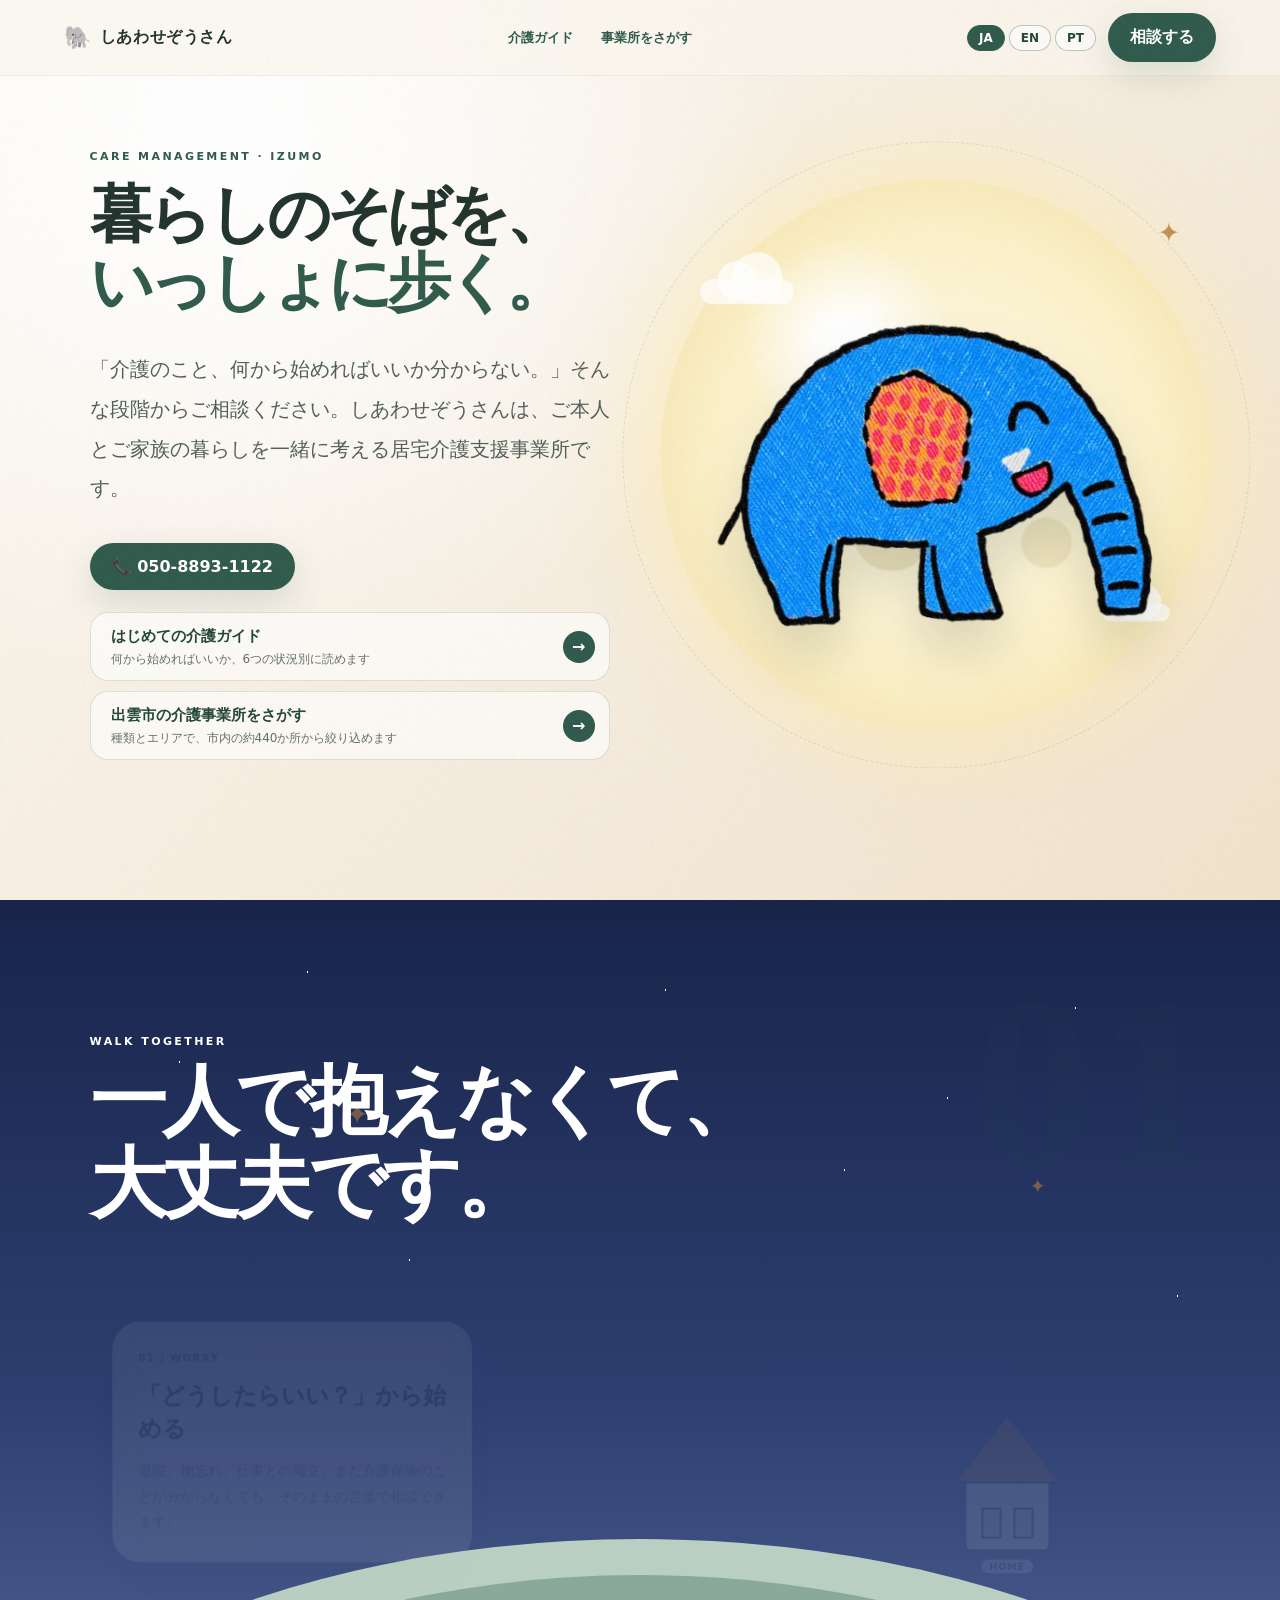
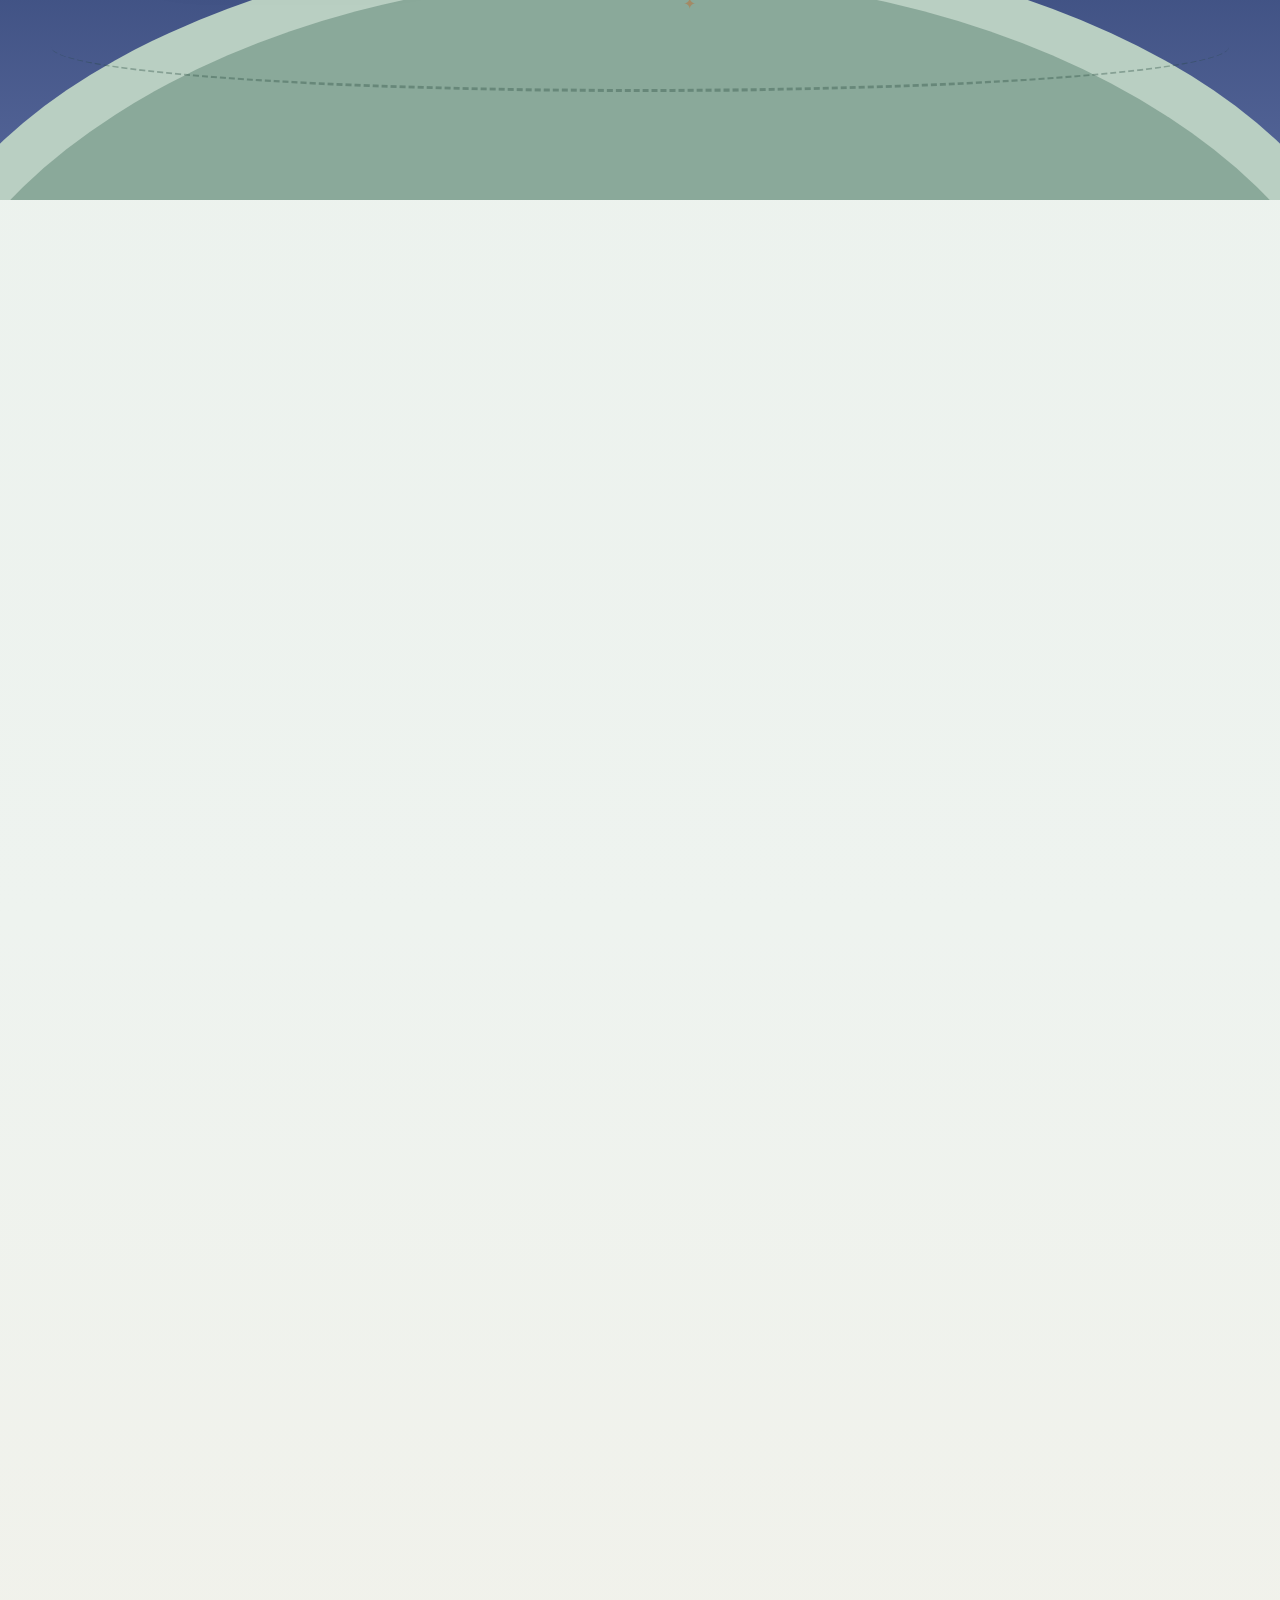
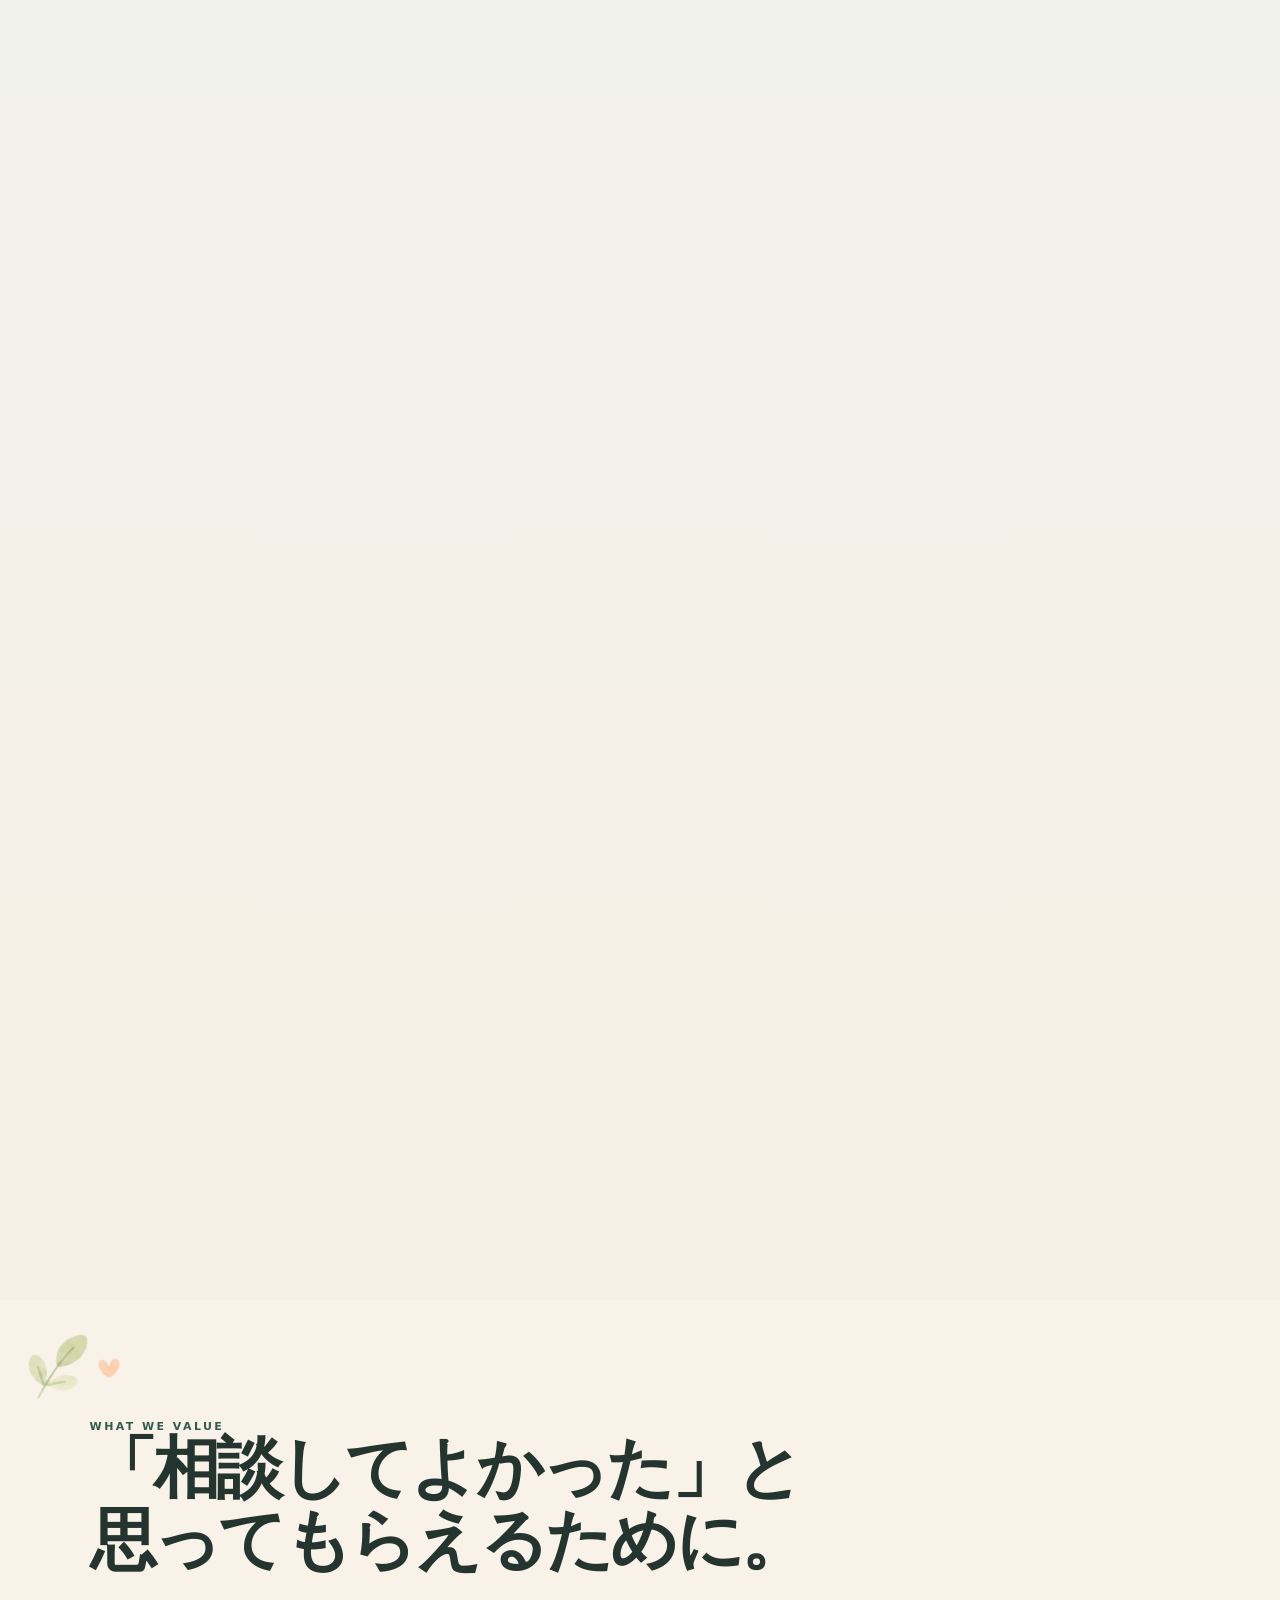
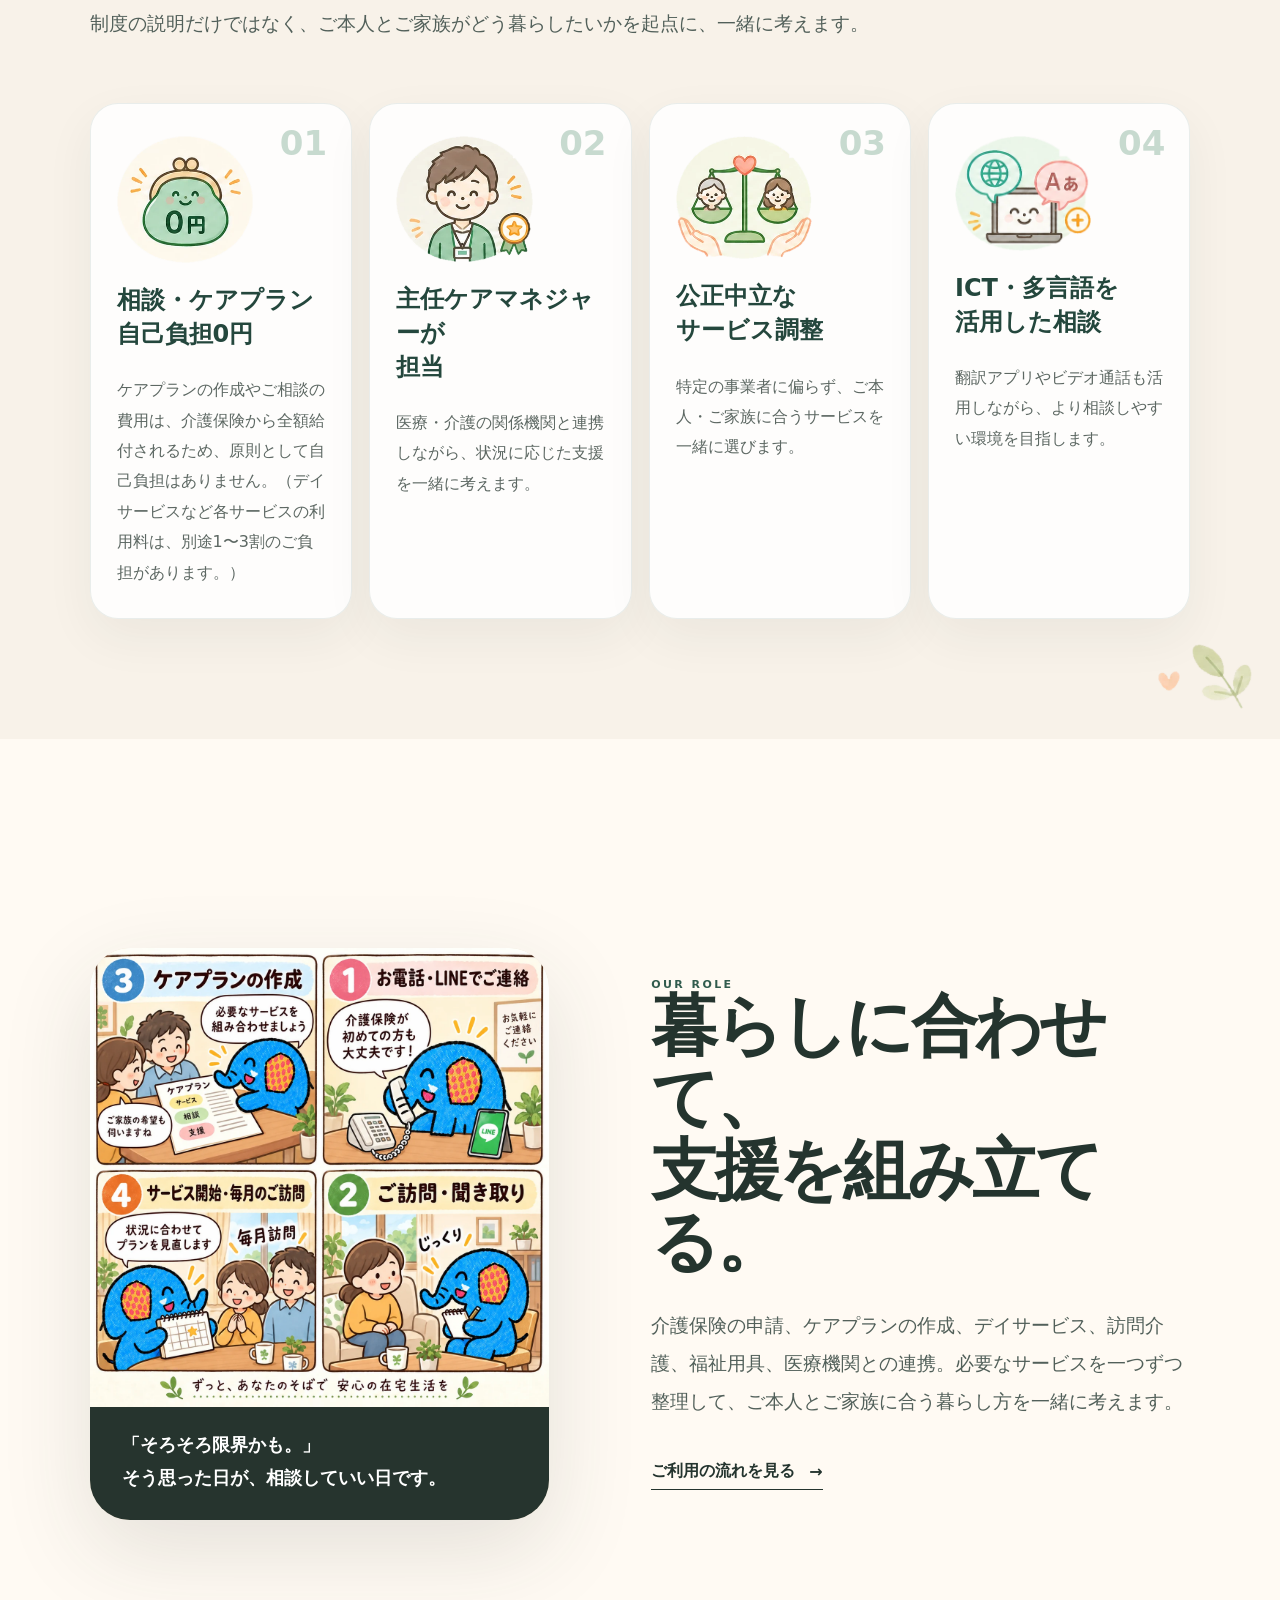
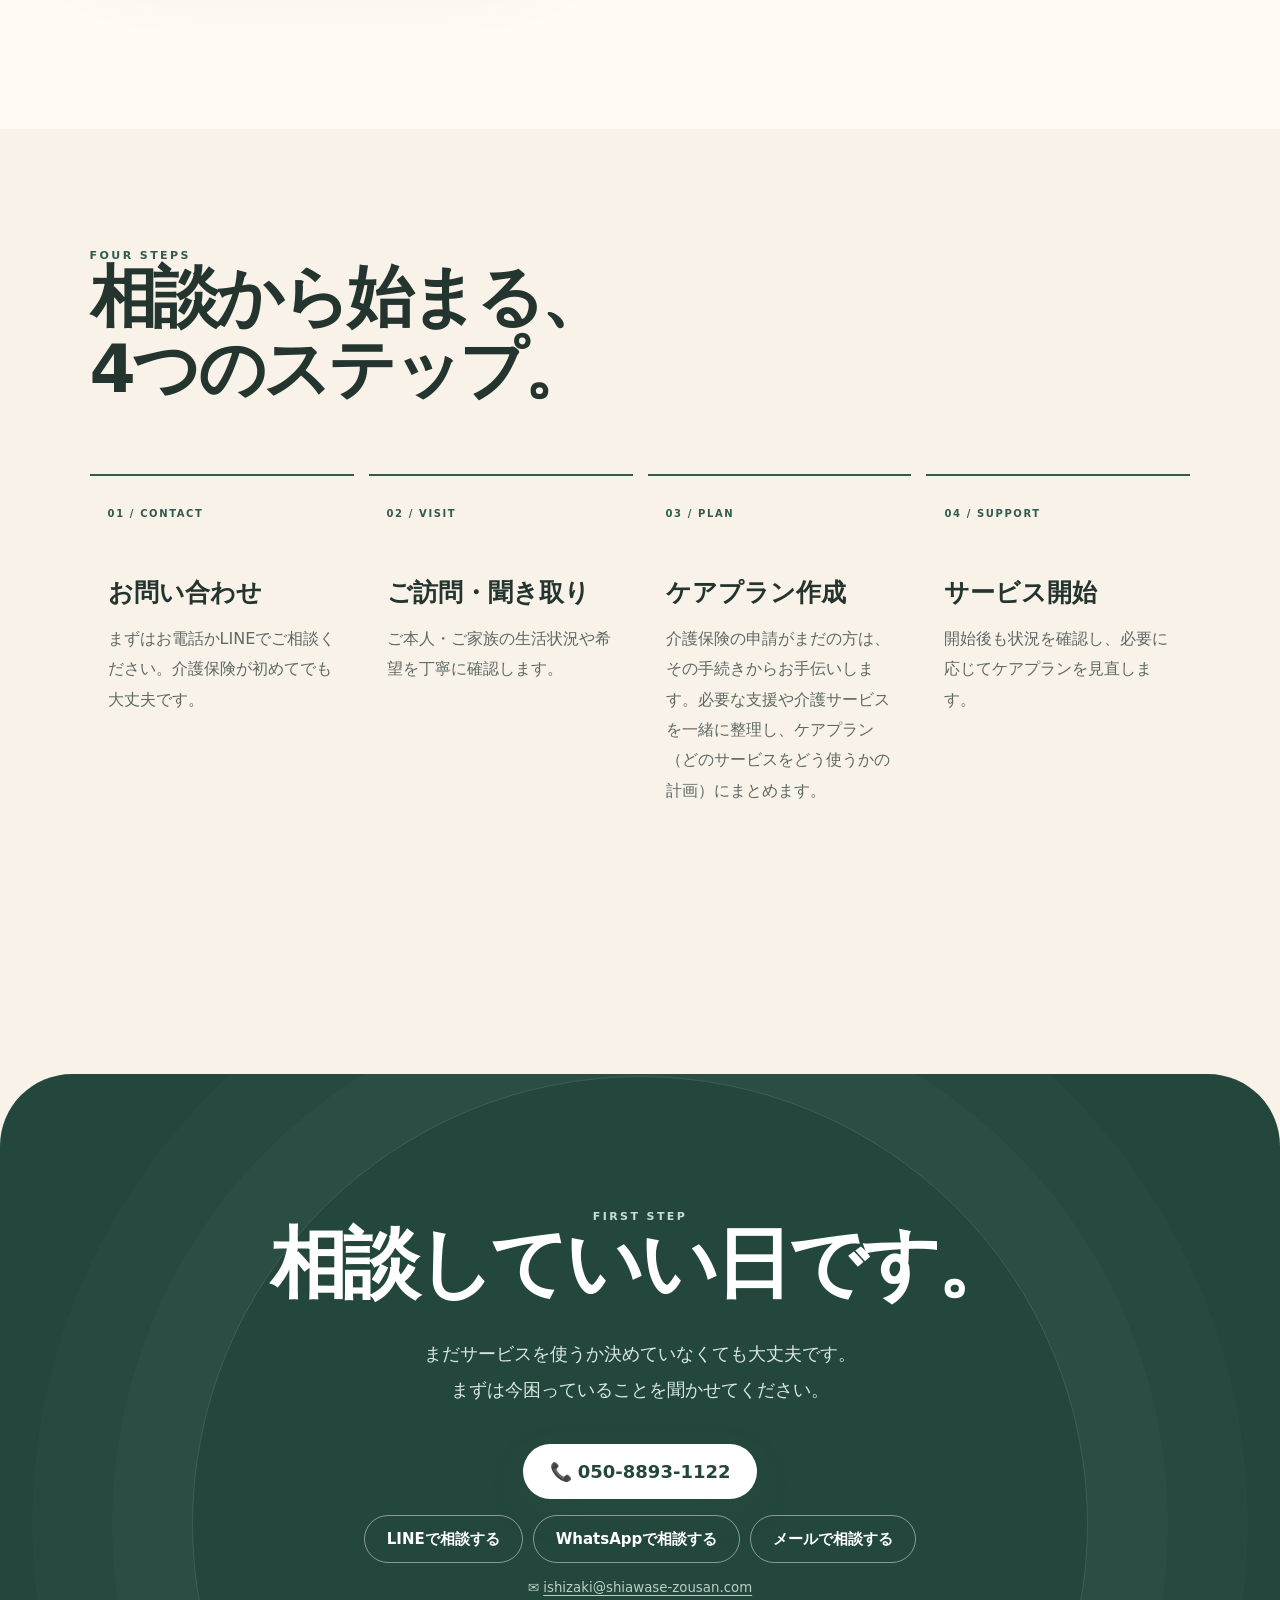
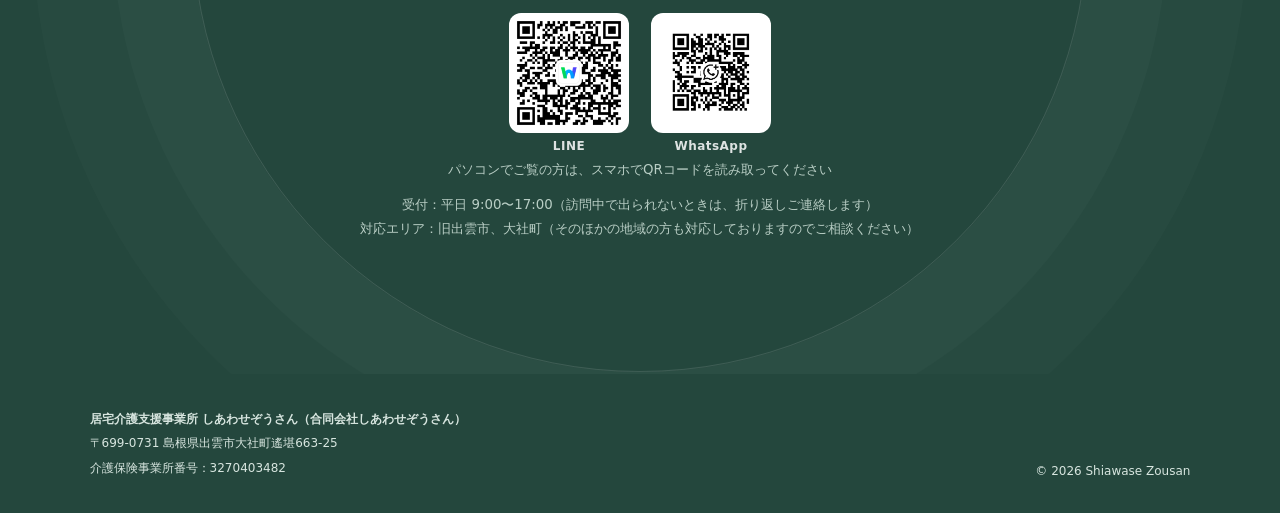
==== commit 1452ce85: "HPを更新（homepage-next から publish_to_pages.py で反映）" ====
--- a/index.html
+++ b/index.html
@@ -238,7 +238,8 @@
         <h2 data-i18n="contact_h2">相談していい日です。</h2>
         <p data-i18n="contact_p">まだサービスを使うか決めていなくても大丈夫です。<br>まずは今困っていることを聞かせてください。</p>
         <a href="tel:05088931122" class="button contact-button">📞 050-8893-1122</a>
-        <div class="contact-msg"><a class="msg-link" href="https://works.do/R/ti/p/ishizakicorporation.hitoshi@works-459349" target="_blank" rel="noopener" data-i18n="contact_line">LINEで相談する</a><a class="msg-link" href="https://wa.me/message/Q4KJPEWBH2D3F1" target="_blank" rel="noopener" data-i18n="contact_wa">WhatsAppで相談する</a></div>
+        <div class="contact-msg"><a class="msg-link" href="https://works.do/R/ti/p/ishizakicorporation.hitoshi@works-459349" target="_blank" rel="noopener" data-i18n="contact_line">LINEで相談する</a><a class="msg-link" href="https://wa.me/message/Q4KJPEWBH2D3F1" target="_blank" rel="noopener" data-i18n="contact_wa">WhatsAppで相談する</a><a class="msg-link" href="mailto:ishizaki@shiawase-zousan.com" data-i18n="contact_mail">メールで相談する</a></div>
+        <small class="contact-mail">✉ <a href="mailto:ishizaki@shiawase-zousan.com">ishizaki@shiawase-zousan.com</a></small>
         <div class="contact-qr">
           <figure><img src="images/line_qr.png" alt="LINE 友だち追加のQRコード" width="200" height="200" loading="lazy"><figcaption>LINE</figcaption></figure>
           <figure><img src="images/whatsapp_qr.png" alt="WhatsApp チャットのQRコード" width="200" height="200" loading="lazy"><figcaption>WhatsApp</figcaption></figure>
--- a/assets/css/style.css
+++ b/assets/css/style.css
@@ -89,6 +89,7 @@
 .contact-msg{display:flex;flex-wrap:wrap;gap:10px;justify-content:center;margin-top:16px}
 .msg-link{display:inline-flex;align-items:center;justify-content:center;min-height:48px;padding:12px 22px;border-radius:999px;border:1px solid rgba(255,255,255,.45);color:#fff;text-decoration:none;font-weight:800;font-size:15px}
 .msg-link:hover{background:rgba(255,255,255,.08)}
+.contact-mail a{color:inherit;text-decoration:underline;text-underline-offset:3px;overflow-wrap:anywhere}
 .contact small.contact-area{margin-top:6px}
 /* Footer: operator, address, office number */
 footer{align-items:flex-end;gap:16px;flex-wrap:wrap}
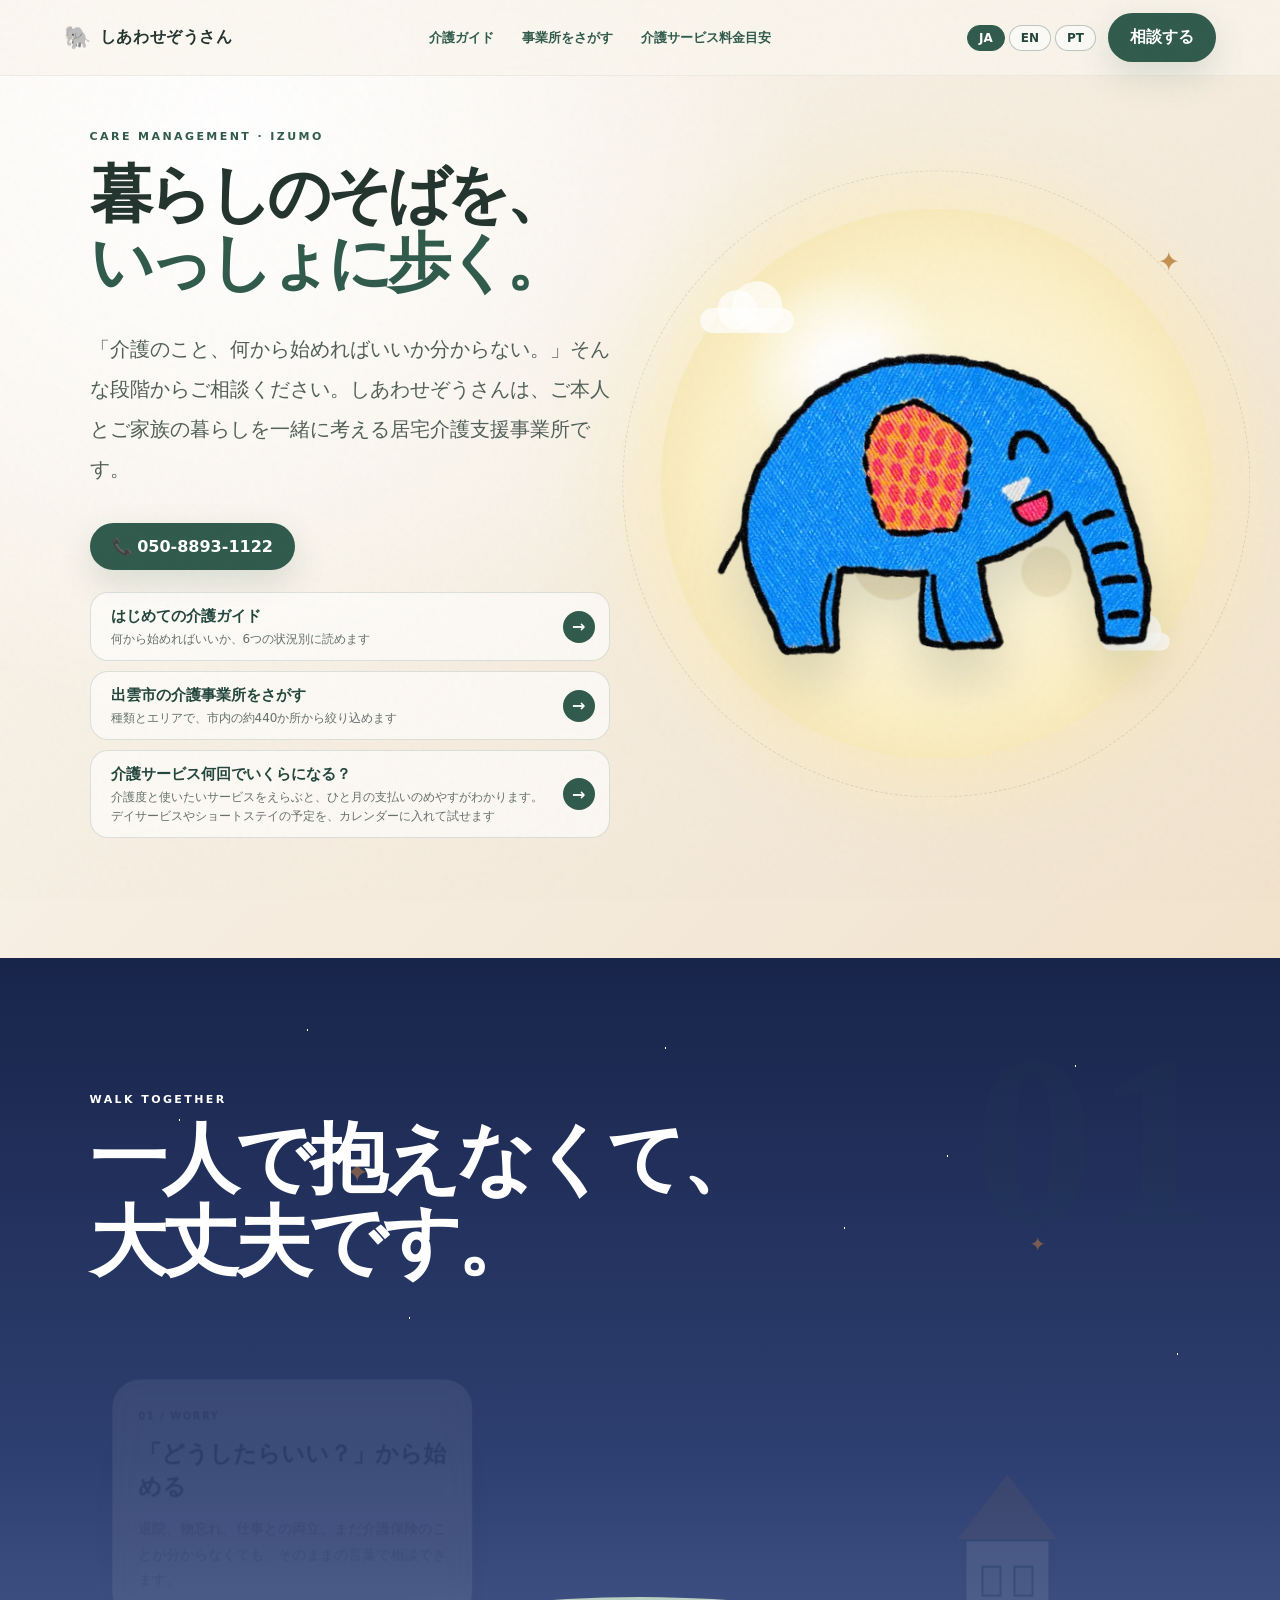
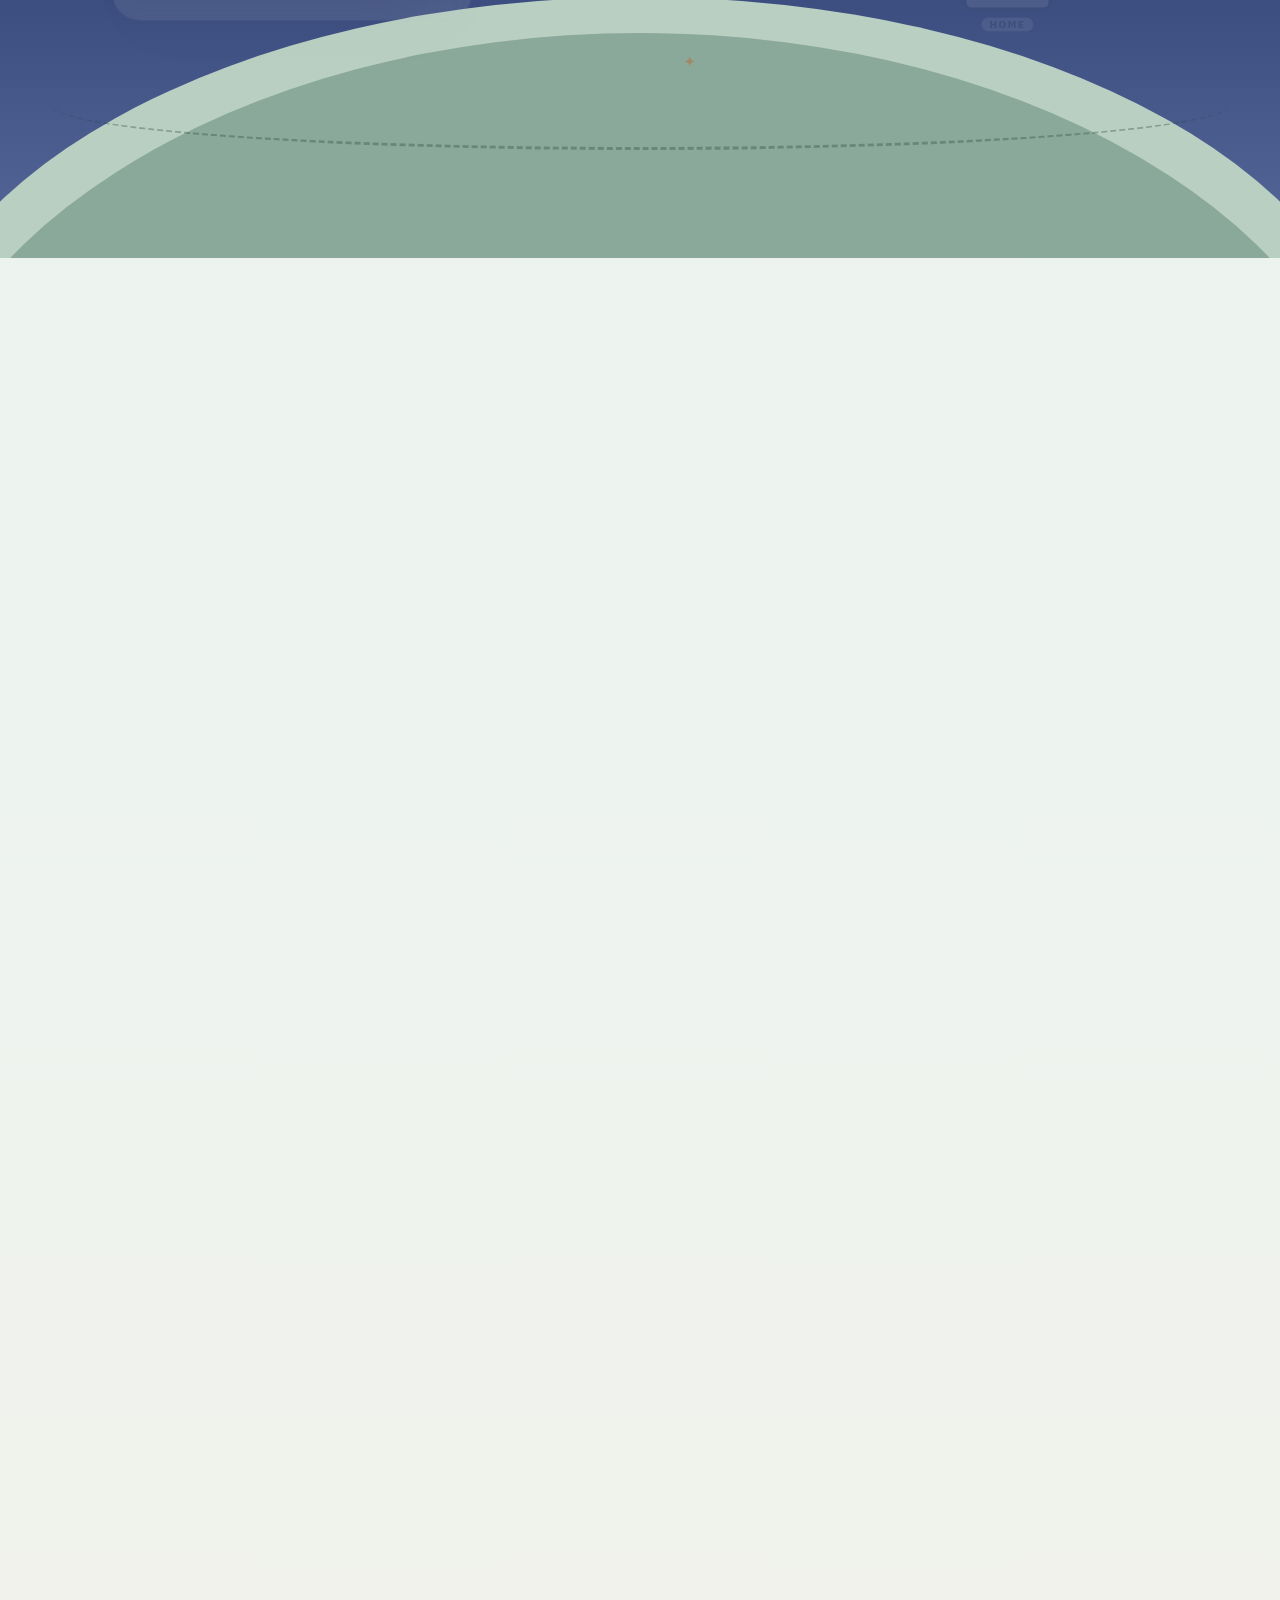
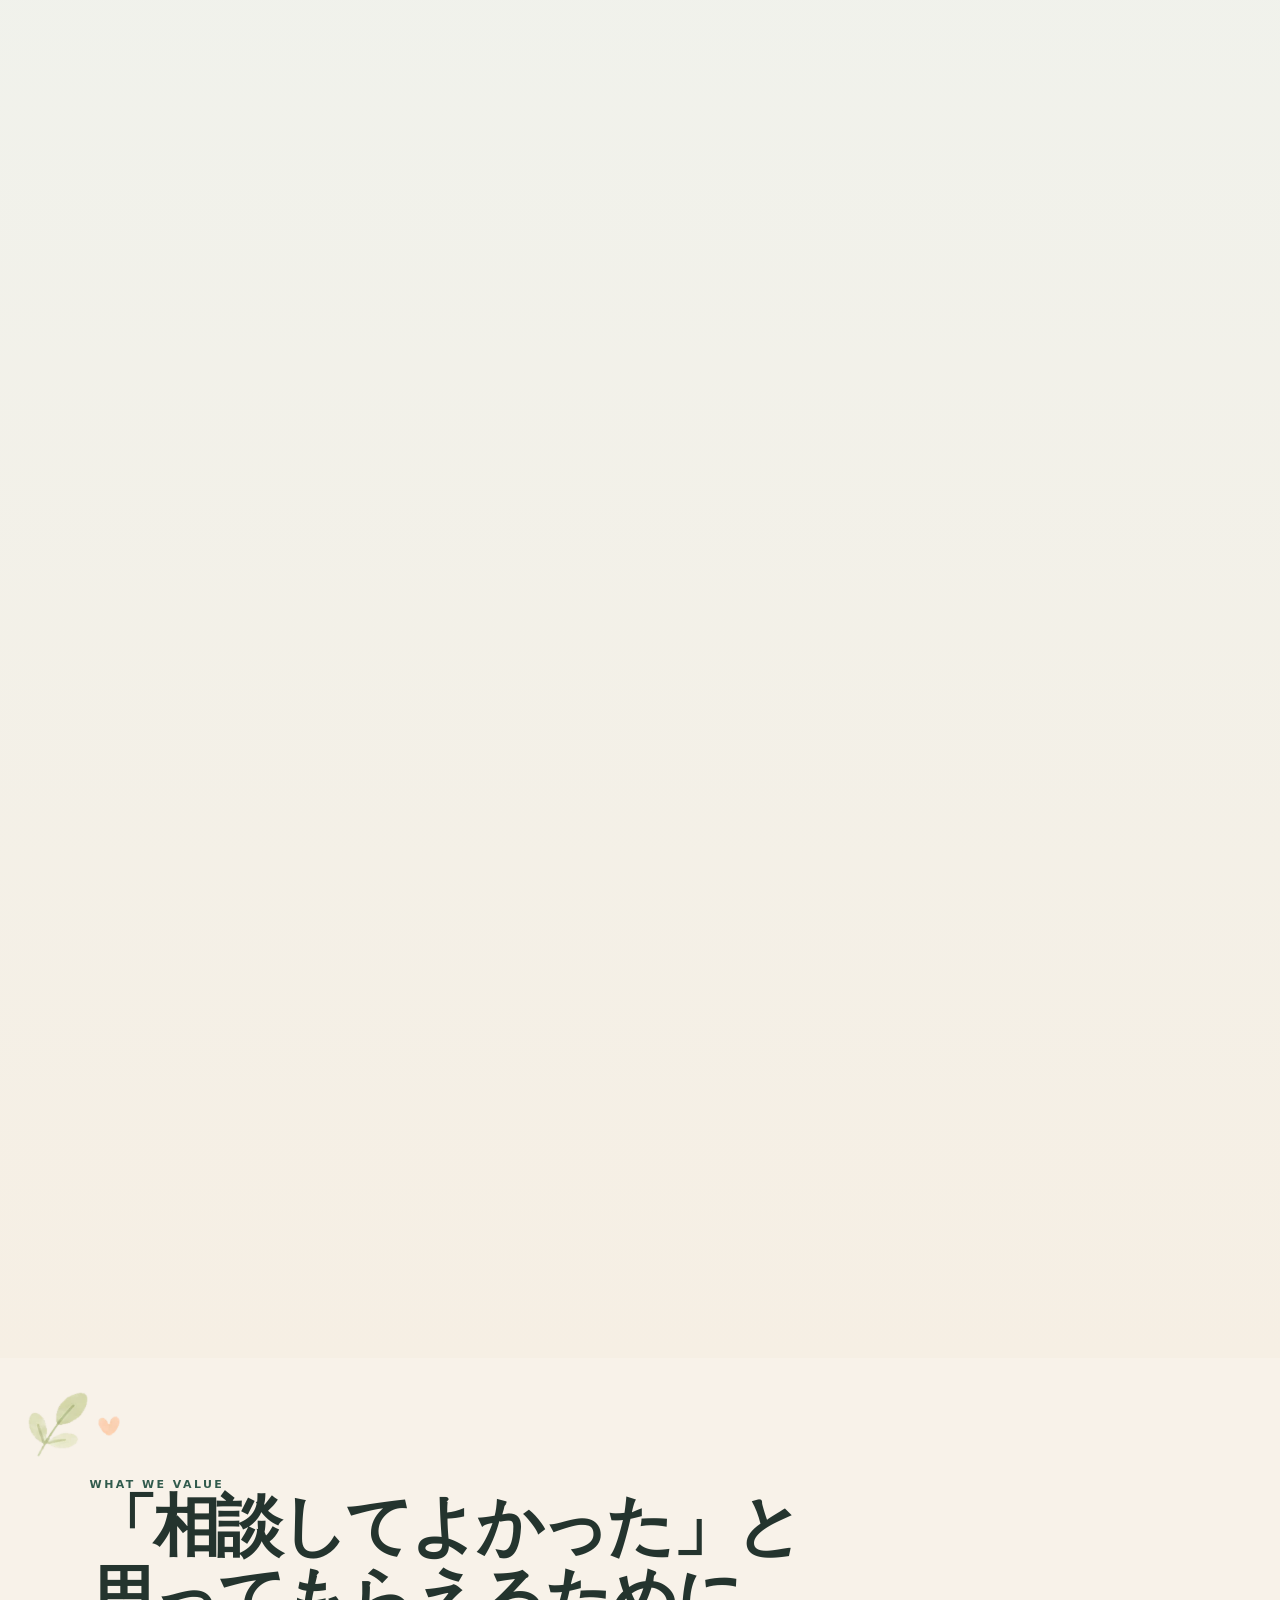
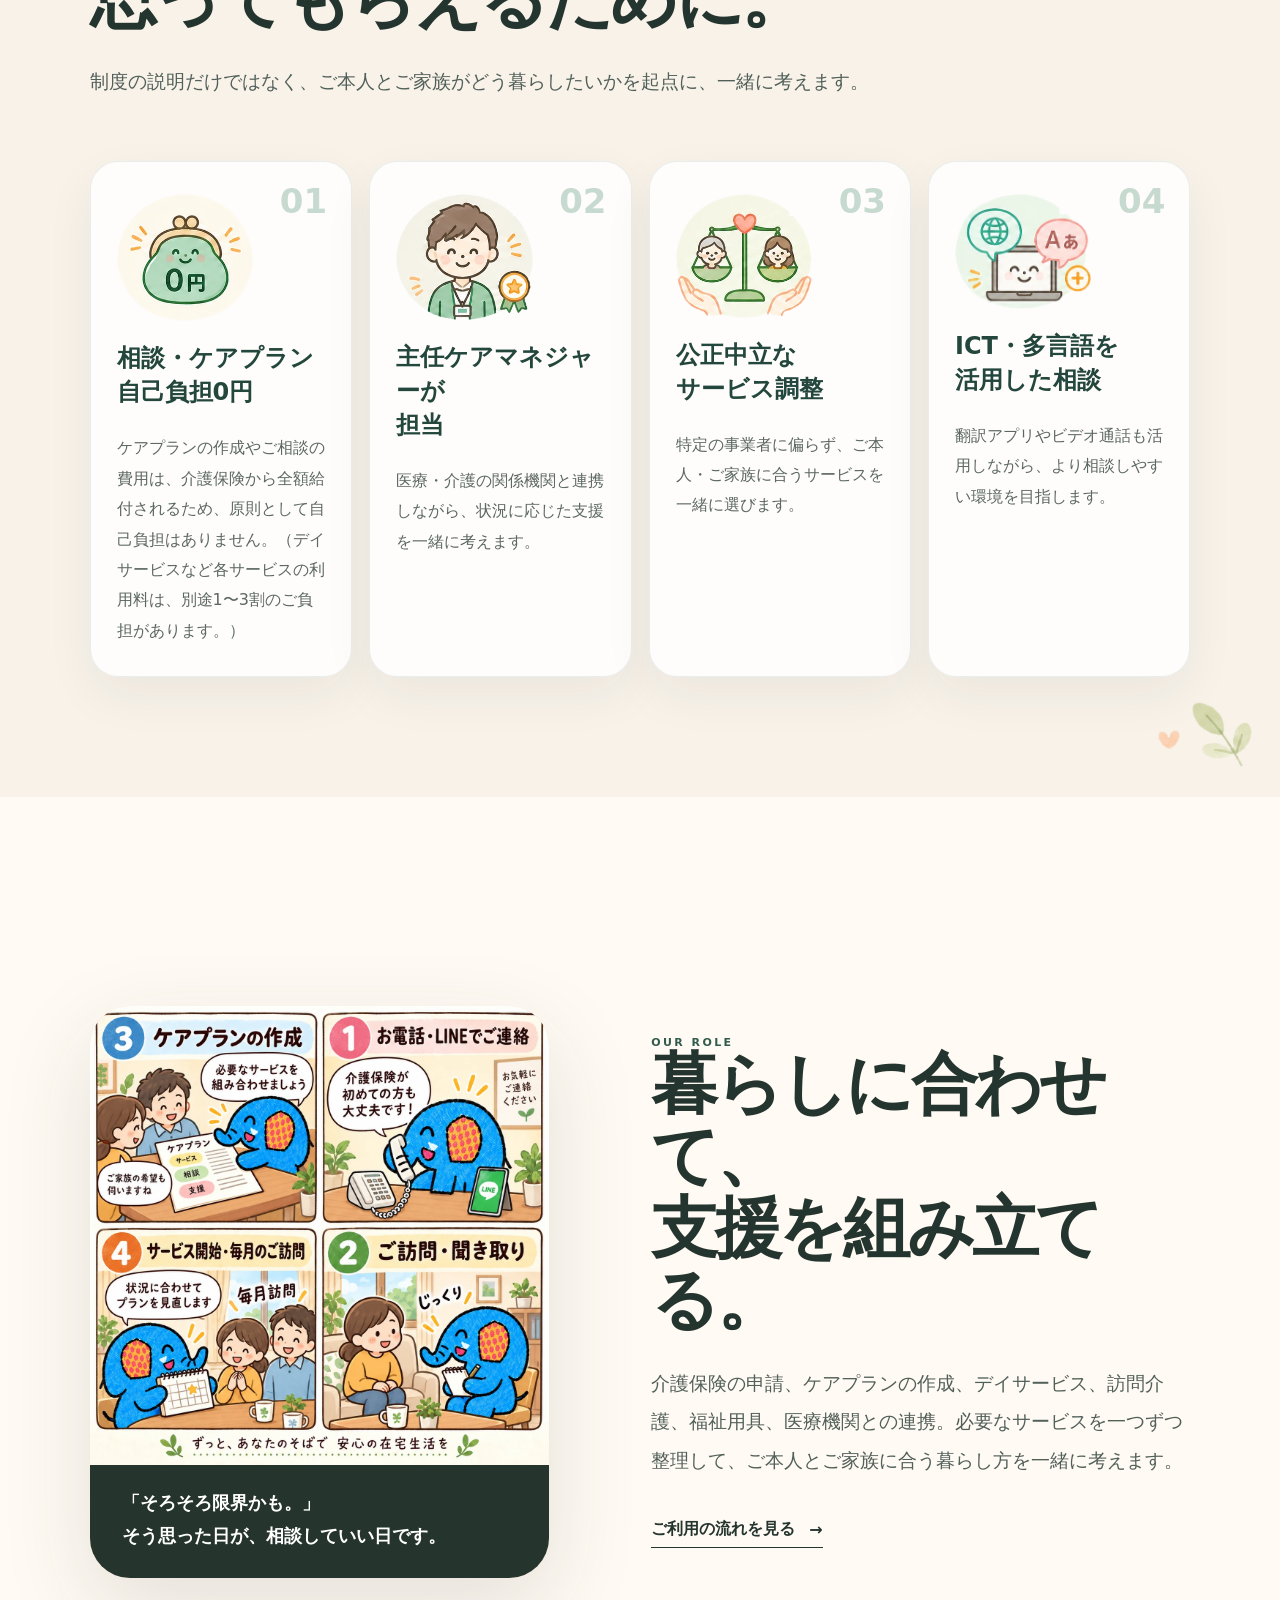
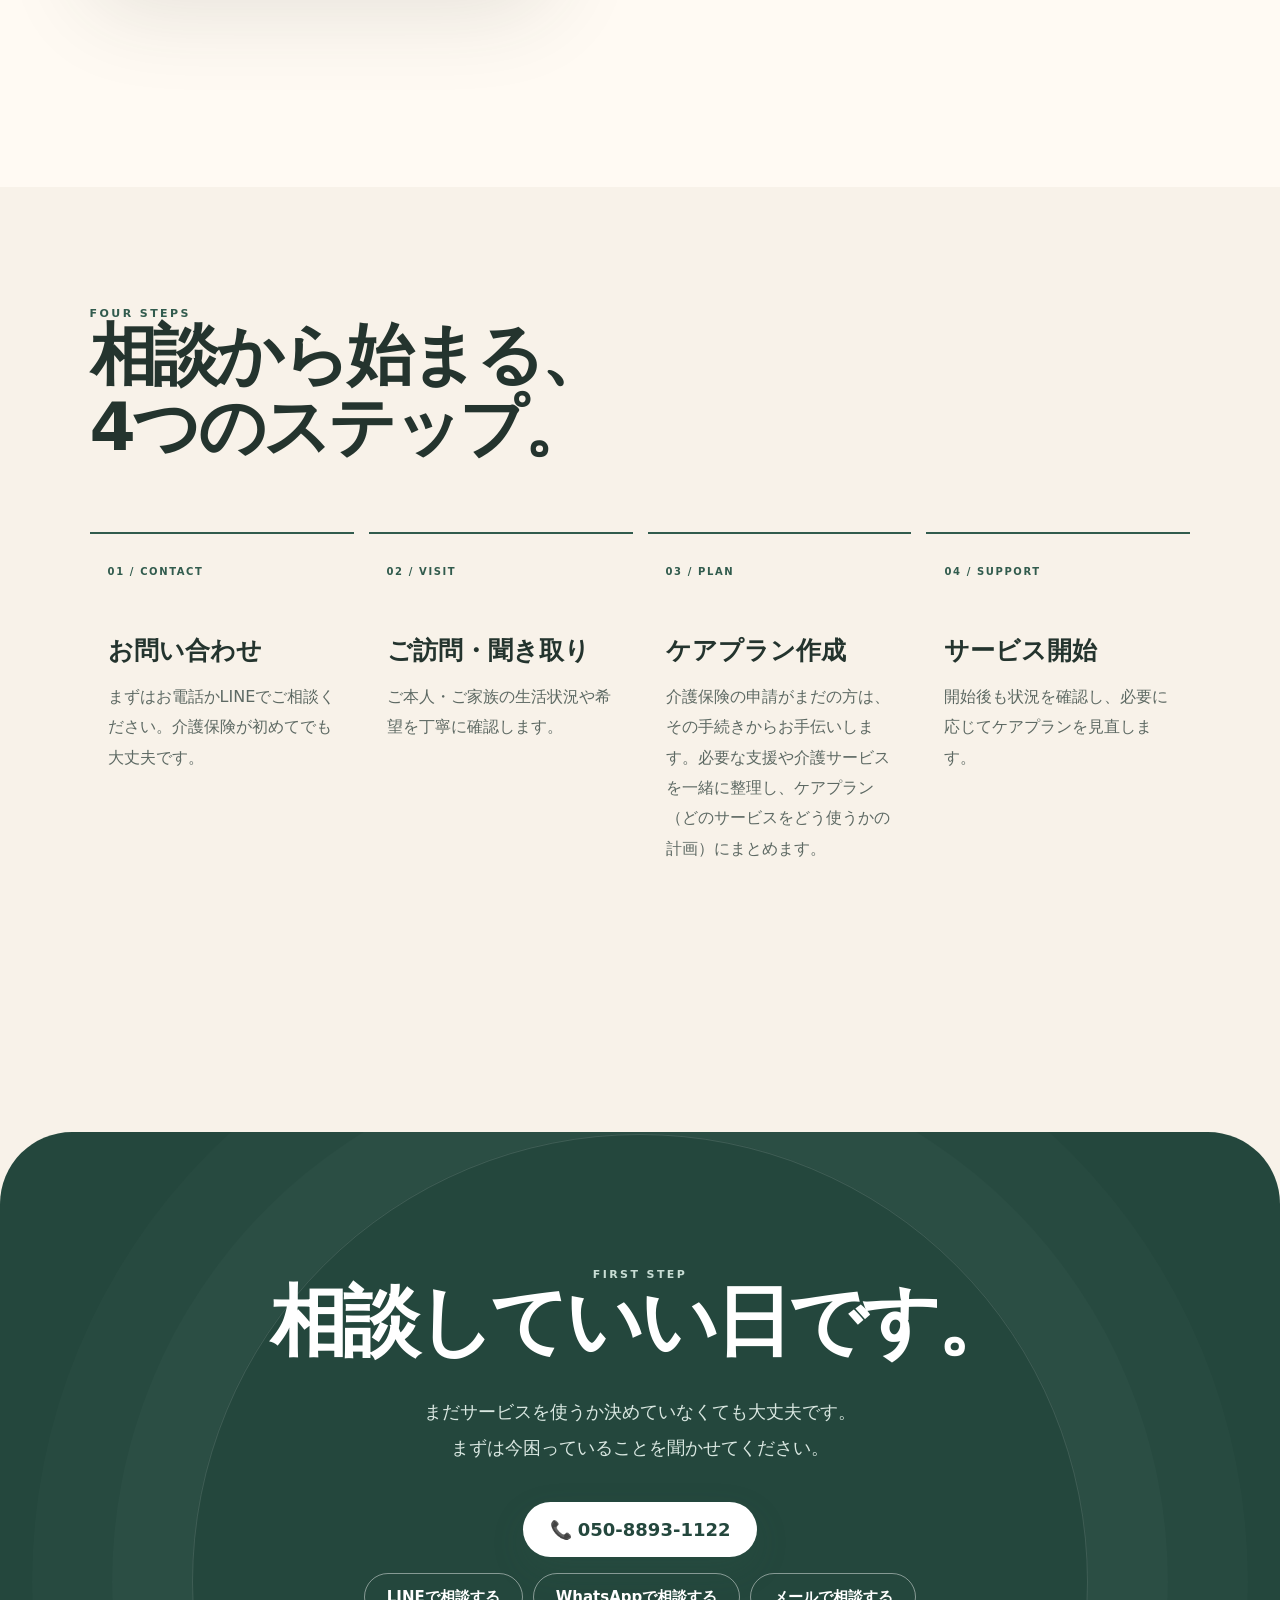
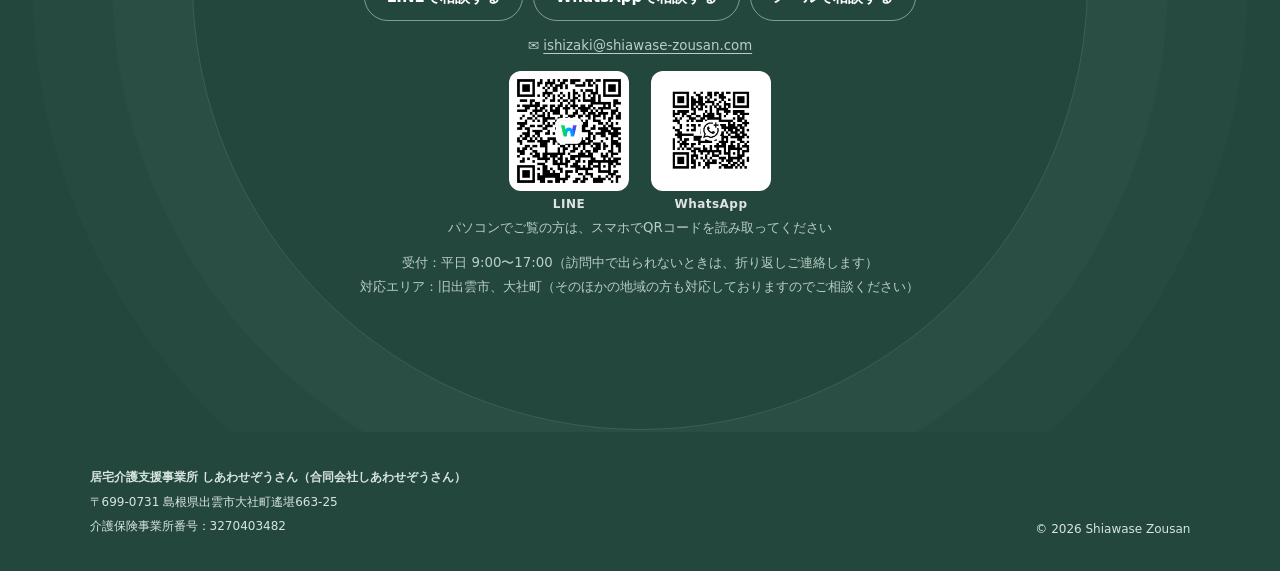
==== commit 6542966a: "HPを更新（homepage-next から publish_to_pages.py で反映）" ====
--- a/index.html
+++ b/index.html
@@ -63,6 +63,7 @@
     <nav aria-label="メインナビゲーション">
       <a class="nav-ext" href="guide/" data-i18n="nav_guide">介護ガイド</a>
       <a class="nav-ext" href="jigyosho/" data-i18n="nav_jigyosho">事業所をさがす</a>
+      <a class="nav-ext" href="ryokin/" data-i18n="nav_ryokin">介護サービス料金目安</a>
       <a class="nav-inpage" href="#journey" data-i18n="nav_about">私たちについて</a>
       <a class="nav-inpage" href="#features" data-i18n="nav_features">特徴</a>
       <a class="nav-inpage" href="#story" data-i18n="nav_role">私たちの役割</a>
@@ -103,6 +104,10 @@
           </a>
           <a class="hero-link" href="jigyosho/">
             <span class="hl-text"><strong data-i18n="jig_b_title">出雲市の介護事業所をさがす</strong><small data-i18n="jig_b_sub">種類とエリアで、市内の約440か所から絞り込めます</small></span>
+            <span class="hl-arrow" aria-hidden="true">→</span>
+          </a>
+          <a class="hero-link" href="ryokin/">
+            <span class="hl-text"><strong data-i18n="ryo_b_title">介護サービス何回でいくらになる？</strong><small data-i18n="ryo_b_sub">介護度と使いたいサービスをえらぶと、ひと月の支払いのめやすがわかります。デイサービスやショートステイの予定を、カレンダーに入れて試せます</small></span>
             <span class="hl-arrow" aria-hidden="true">→</span>
           </a>
         </div>
